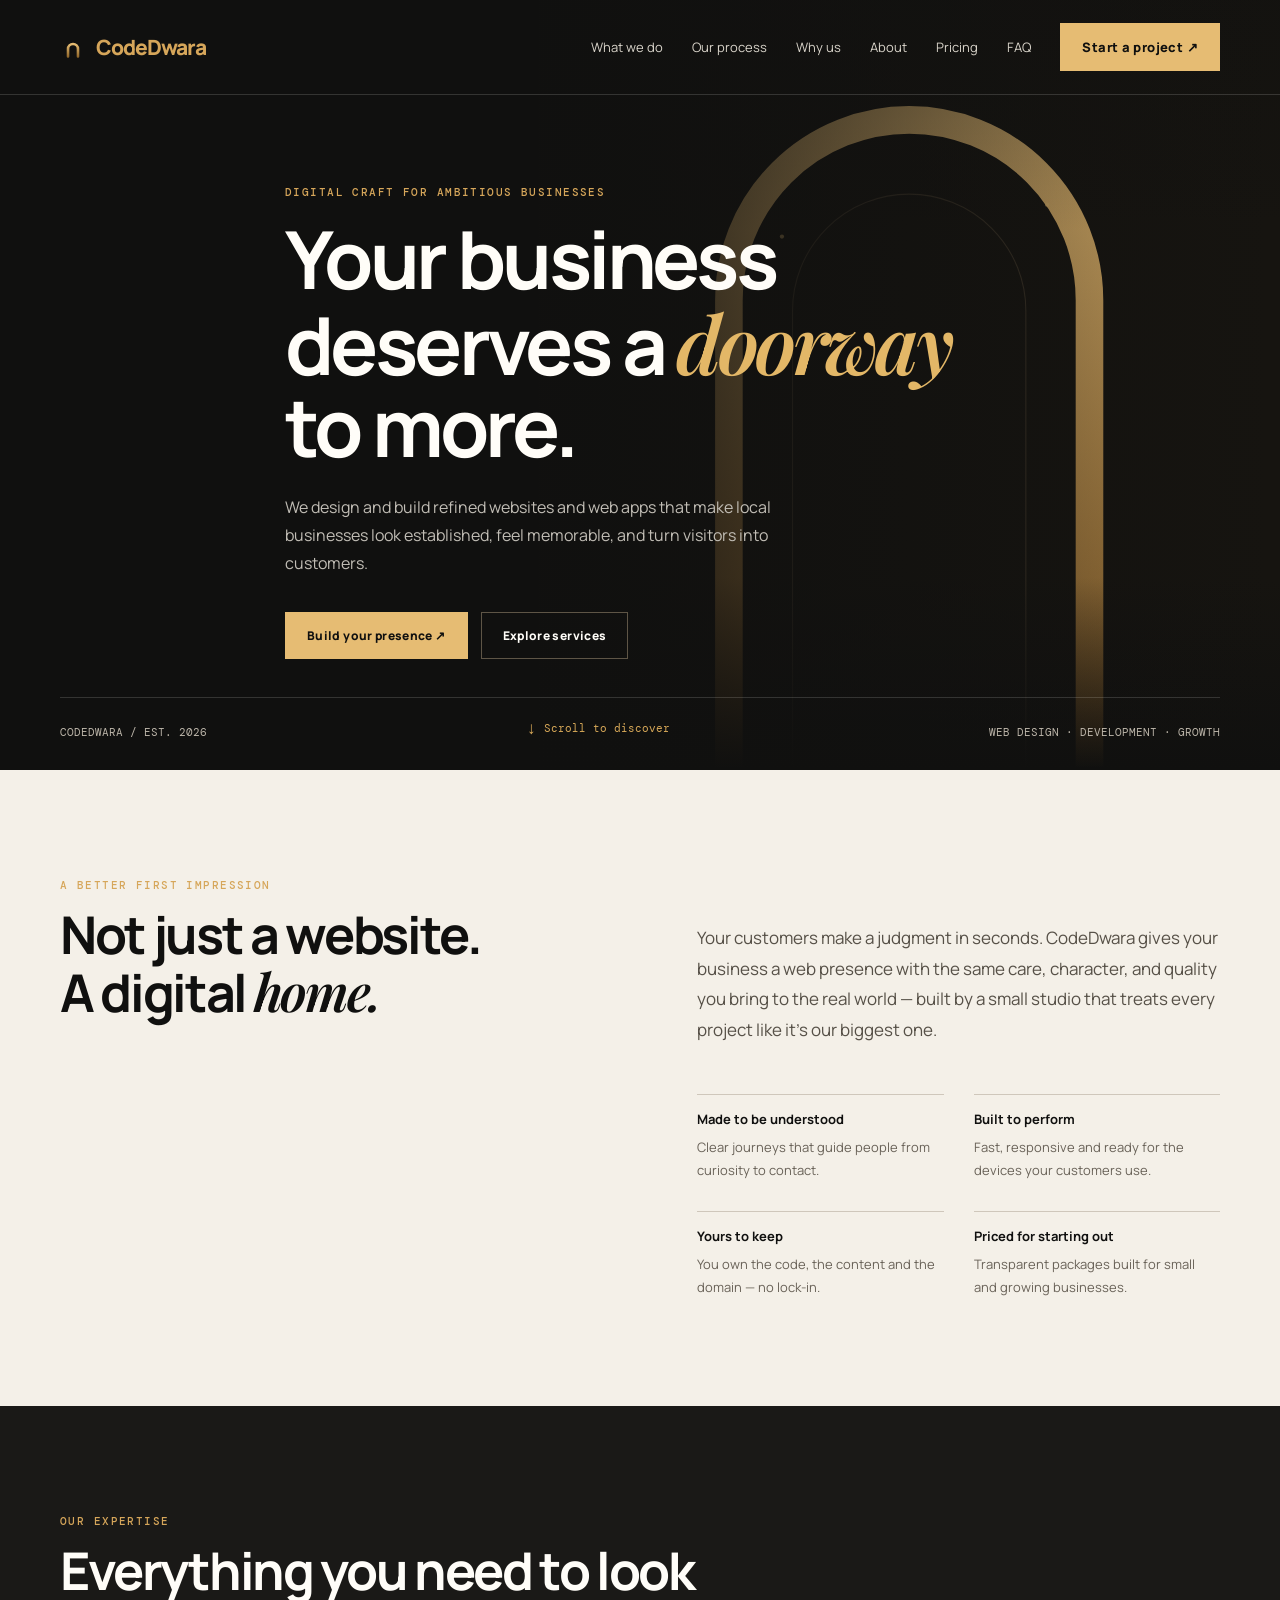
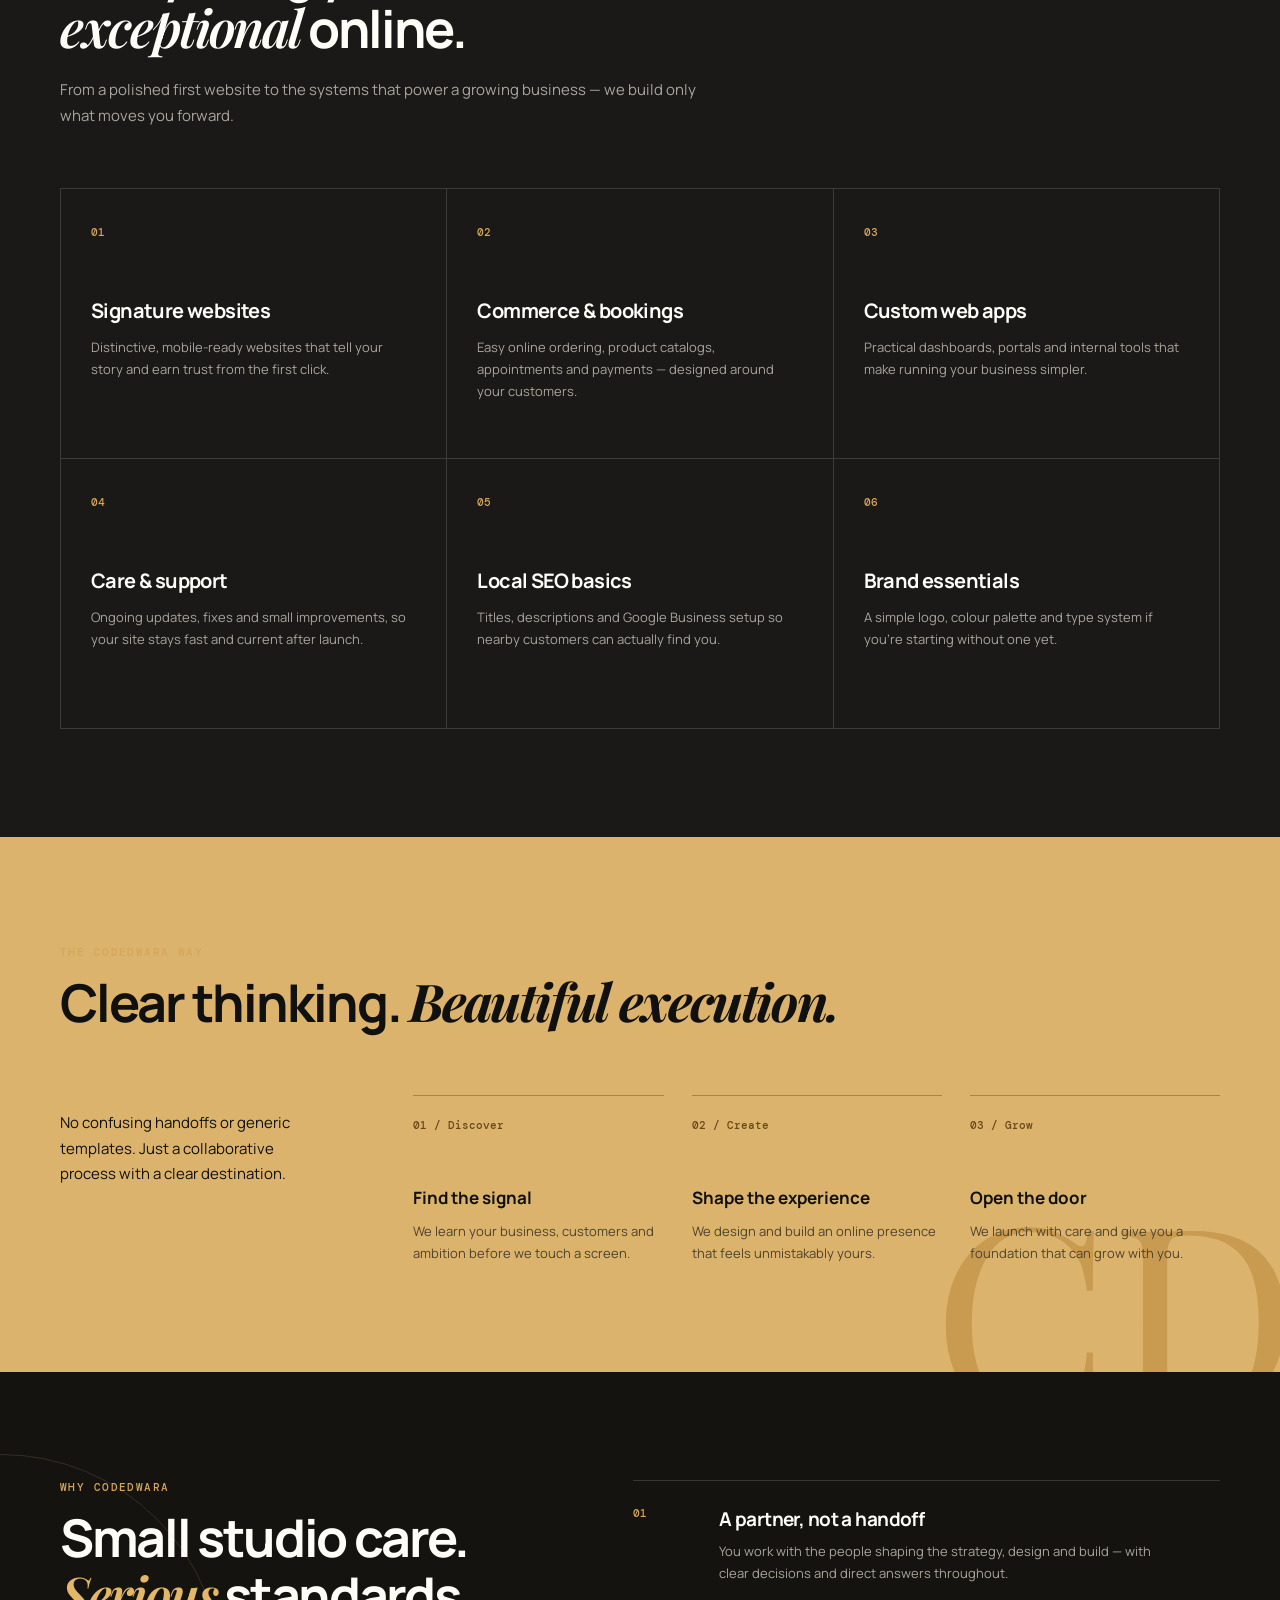
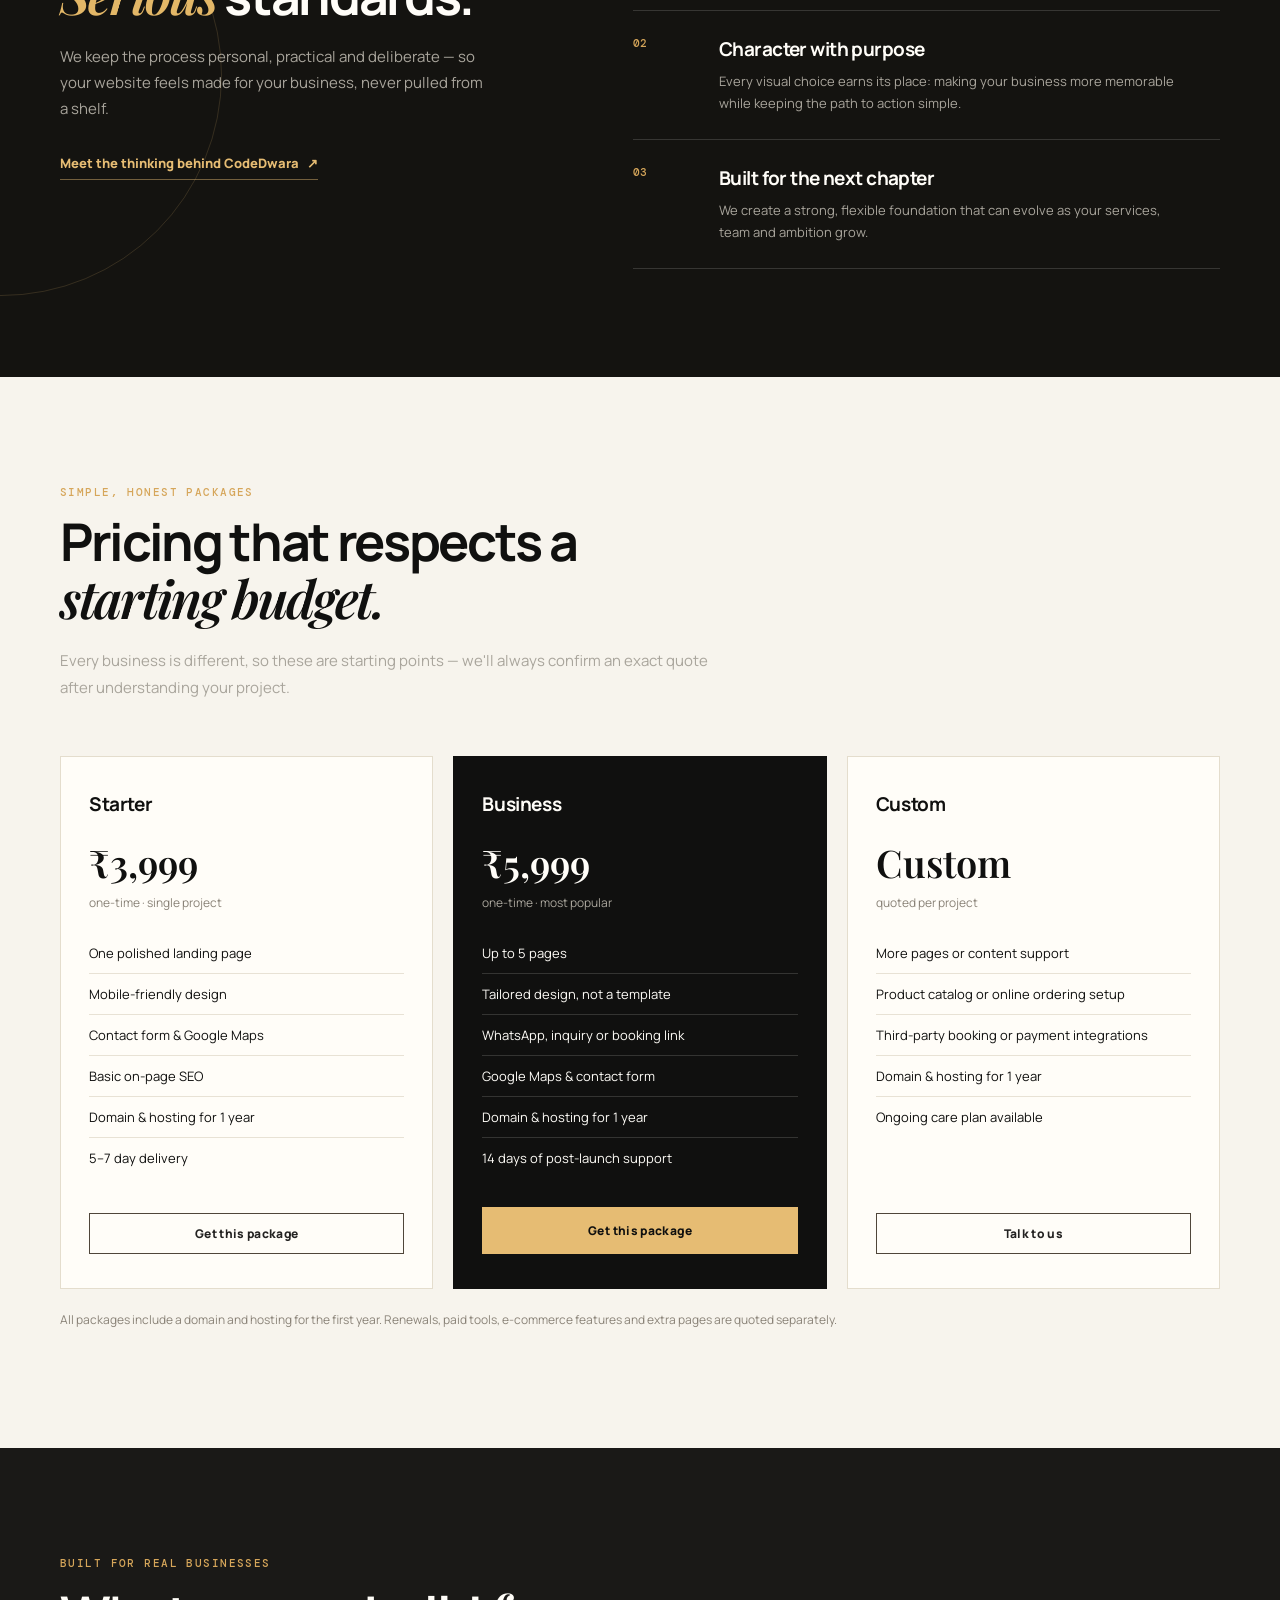
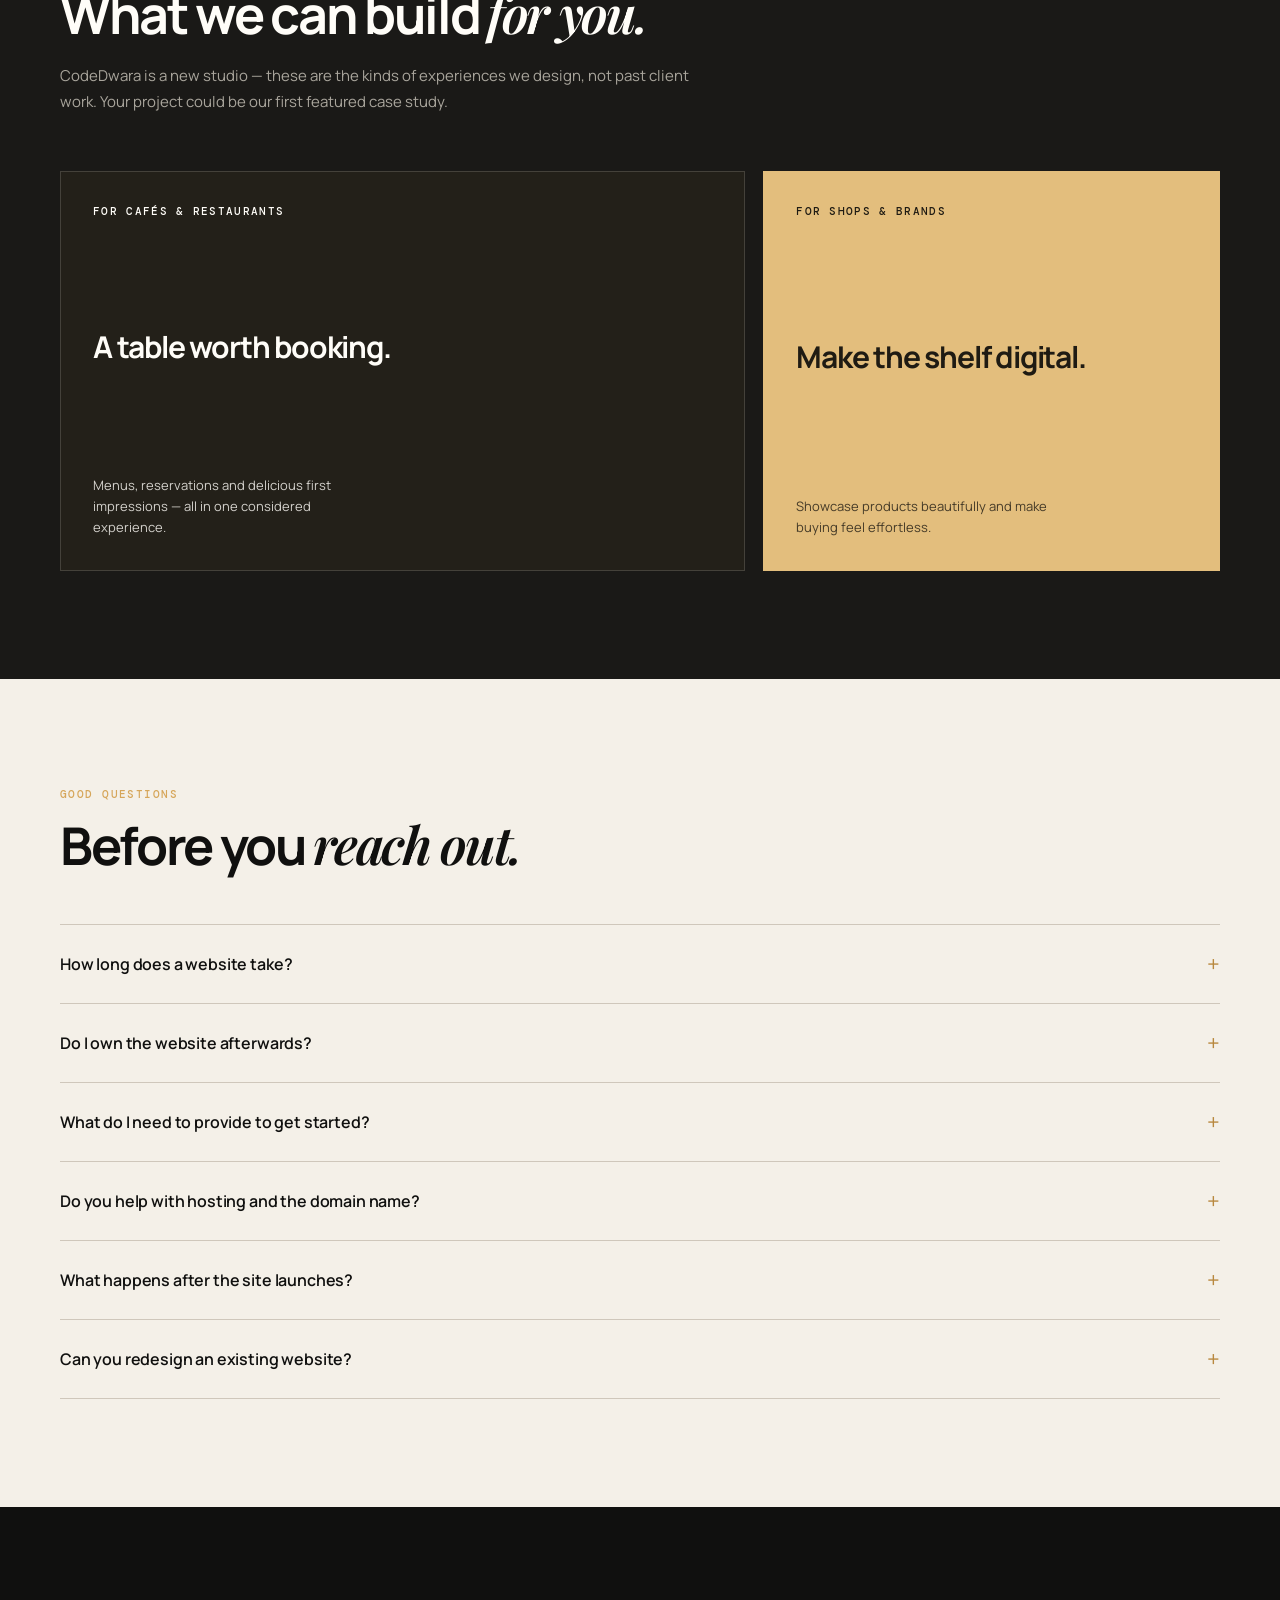
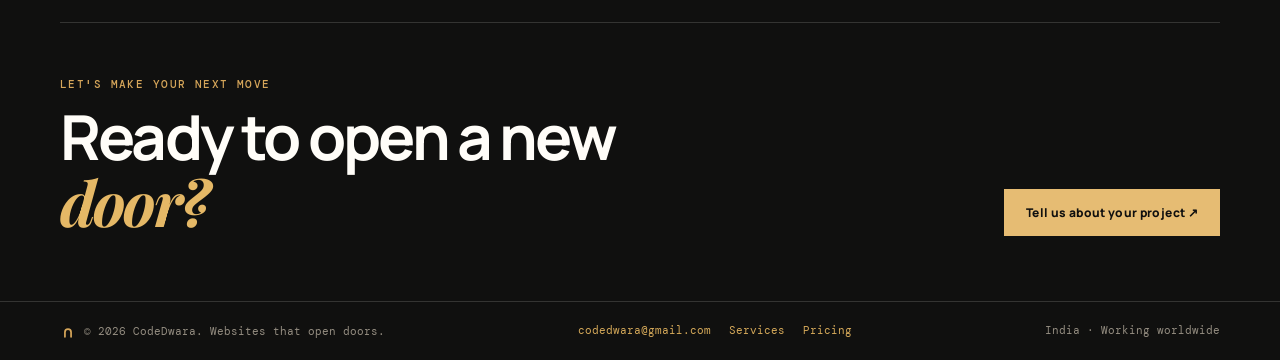
==== index.html @ 6d0c5c77 "Add files via upload" ====
<!doctype html>
<html lang="en">
<head>
  <meta charset="UTF-8">
  <meta name="viewport" content="width=device-width, initial-scale=1.0">
  <meta name="description" content="CodeDwara designs and builds premium websites, online stores, booking systems and custom web apps for ambitious local businesses in India and worldwide.">
  <meta name="theme-color" content="#10100f">
  <meta name="robots" content="index, follow">
  <link rel="canonical" href="https://codedwara.netlify.app/">
  <meta property="og:title" content="CodeDwara — Websites that open doors.">
  <meta property="og:description" content="CodeDwara designs and builds premium websites, online stores, booking systems and custom web apps for ambitious local businesses in India and worldwide.">
  <meta property="og:type" content="website">
  <meta property="og:url" content="https://codedwara.netlify.app/">
  <meta property="og:image" content="https://codedwara.netlify.app/og-image.jpg">
  <meta property="og:image:width" content="1200">
  <meta property="og:image:height" content="630">
  <meta name="twitter:card" content="summary_large_image">
  <meta name="twitter:title" content="CodeDwara — Websites that open doors.">
  <meta name="twitter:description" content="Premium websites and web apps for ambitious local businesses.">
  <meta name="twitter:image" content="https://codedwara.netlify.app/og-image.jpg">
  <title>CodeDwara — Websites that open doors.</title>
  <link rel="preconnect" href="https://fonts.googleapis.com">
  <link rel="preconnect" href="https://fonts.gstatic.com" crossorigin>
  <link href="https://fonts.googleapis.com/css2?family=DM+Mono:wght@400;500&family=Manrope:wght@400;500;600;700;800&family=Playfair+Display:ital,wght@0,600;0,700;1,600&display=swap" rel="stylesheet">
  <link rel="icon" type="image/svg+xml" href="data:image/svg+xml,%3Csvg xmlns='http://www.w3.org/2000/svg' viewBox='0 0 240 240'%3E%3Crect width='240' height='240' rx='48' fill='%2310100f'/%3E%3Cpath d='M80 198 V132 A40 40 0 0 1 160 132 V198' fill='none' stroke='%23d6a65a' stroke-width='17' stroke-linecap='round' stroke-linejoin='round'/%3E%3C/svg%3E">
  <script type="application/ld+json">
  {
    "@context": "https://schema.org",
    "@type": "FAQPage",
    "mainEntity": [
      {"@type":"Question","name":"How long does a website take?","acceptedAnswer":{"@type":"Answer","text":"A Starter site typically takes 7–10 days once we have your content. Larger projects with bookings, stores or custom features usually take 3–6 weeks, depending on scope."}},
      {"@type":"Question","name":"Do I own the website afterwards?","acceptedAnswer":{"@type":"Answer","text":"Yes. Once the project is paid for, the code, content and design are yours. You also fully own your domain name and hosting account — we simply help you set them up."}},
      {"@type":"Question","name":"What do I need to provide to get started?","acceptedAnswer":{"@type":"Answer","text":"Your logo (if you have one), any existing photos or text, a list of pages or features you want, and a few examples of sites you like. We'll guide you through the rest."}},
      {"@type":"Question","name":"Do you help with hosting and the domain name?","acceptedAnswer":{"@type":"Answer","text":"Yes — we can register your domain, set up hosting, and walk you through it, or work with a domain and host you already have."}},
      {"@type":"Question","name":"What happens after the site launches?","acceptedAnswer":{"@type":"Answer","text":"Every package includes a short post-launch support window to fix any issues. After that, we offer optional ongoing care plans for updates, backups and small changes."}},
      {"@type":"Question","name":"Can you redesign an existing website?","acceptedAnswer":{"@type":"Answer","text":"Yes. We'll review what you have, keep what's working, and rebuild the rest to look sharper and perform better."}}
    ]
  }
  </script>
  <script type="application/ld+json">
  {
    "@context": "https://schema.org",
    "@type": "ProfessionalService",
    "name": "CodeDwara",
    "url": "https://codedwara.netlify.app/",
    "description": "CodeDwara designs and builds premium websites, online stores, booking systems and custom web apps for ambitious local businesses.",
    "email": "hello@codedwara.com",
    "areaServed": "IN",
    "priceRange": "₹₹"
  }
  </script>
  <link rel="stylesheet" href="style.css">
</head>
<body>
  <header class="top">
    <nav class="wrap">
      <a class="brand" href="#home">
        <svg class="brand-icon" viewBox="0 0 240 240" aria-hidden="true">
          <defs>
            <linearGradient id="brandGrad" x1="0" y1="0" x2="0" y2="1">
              <stop offset="0%" stop-color="#e6bc73"/>
              <stop offset="100%" stop-color="#946a2c"/>
            </linearGradient>
          </defs>
          <path d="M74 208 V138 A46 46 0 0 1 166 138 V208" fill="none" stroke="url(#brandGrad)" stroke-width="24" stroke-linecap="round" stroke-linejoin="round"/>
        </svg>
        <span class="brand-text">Code<span>Dwara</span></span>
      </a>
      <div class="links" id="navLinks">
        <a href="#services">What we do</a>
        <a href="#process">Our process</a>
        <a href="#why-us">Why us</a>
        <a href="about.html">About</a>
        <a href="#pricing">Pricing</a>
        <a href="#faq">FAQ</a>
        <a href="#contact" class="button">Start a project ↗</a>
      </div>
      <button class="menu-toggle" id="menuToggle" aria-label="Toggle menu" aria-expanded="false" aria-controls="navLinks">
        <span></span><span></span><span></span>
      </button>
    </nav>
  </header>

  <main>
    <section class="hero" id="home">
      <div class="hero-art" aria-hidden="true">
        <svg viewBox="0 0 700 800" preserveAspectRatio="xMidYMid slice">
          <defs>
            <linearGradient id="portalGrad" x1="0" y1="0" x2="0" y2="1">
              <stop offset="0%" stop-color="#e6bc73"/>
              <stop offset="100%" stop-color="#8a5f26"/>
            </linearGradient>
          </defs>
          <rect width="700" height="800" fill="#161410"/>
          <path d="M180 760V320a170 170 0 0 1 340 0v440" fill="none" stroke="url(#portalGrad)" stroke-width="26"/>
          <path d="M240 760V330a110 110 0 0 1 220 0v430" fill="none" stroke="#3a3226" stroke-width="1"/>
          <circle cx="350" cy="150" r="3" fill="#e6bc73"/>
          <circle cx="480" cy="230" r="2" fill="#e6bc73" opacity=".6"/>
          <circle cx="230" cy="260" r="2" fill="#e6bc73" opacity=".6"/>
        </svg>
      </div>
      <div class="wrap hero-content reveal">
        <div class="eyebrow">Digital craft for ambitious businesses</div>
        <h1>Your business deserves a <i>doorway</i> to more.</h1>
        <p>We design and build refined websites and web apps that make local businesses look established, feel memorable, and turn visitors into customers.</p>
        <div class="hero-actions">
          <a href="#contact" class="button">Build your presence ↗</a>
          <a href="#services" class="button dark">Explore services</a>
        </div>
      </div>
      <div class="hero-bottom">
        <div class="wrap hero-proof">
          <p>CODEDWARA / EST. 2026</p>
          <p class="scroll"><b>↓</b> Scroll to discover</p>
          <p>WEB DESIGN · DEVELOPMENT · GROWTH</p>
        </div>
      </div>
    </section>

    <section class="section intro">
      <div class="wrap split reveal">
        <div>
          <div class="eyebrow">A better first impression</div>
          <h2>Not just a website.<br>A digital <i>home.</i></h2>
        </div>
        <div>
          <p class="intro-copy">Your customers make a judgment in seconds. CodeDwara gives your business a web presence with the same care, character, and quality you bring to the real world — built by a small studio that treats every project like it's our biggest one.</p>
          <div class="mini-list">
            <div><strong>Made to be understood</strong><span>Clear journeys that guide people from curiosity to contact.</span></div>
            <div><strong>Built to perform</strong><span>Fast, responsive and ready for the devices your customers use.</span></div>
            <div><strong>Yours to keep</strong><span>You own the code, the content and the domain — no lock-in.</span></div>
            <div><strong>Priced for starting out</strong><span>Transparent packages built for small and growing businesses.</span></div>
          </div>
        </div>
      </div>
    </section>

    <section class="section services" id="services">
      <div class="wrap">
        <div class="heading reveal">
          <div class="eyebrow">Our expertise</div>
          <h2>Everything you need to look <i>exceptional</i> online.</h2>
          <p>From a polished first website to the systems that power a growing business — we build only what moves you forward.</p>
        </div>
        <div class="service-grid stagger">
          <article class="service reveal"><span class="num">01</span><h3>Signature websites</h3><p>Distinctive, mobile-ready websites that tell your story and earn trust from the first click.</p></article>
          <article class="service reveal"><span class="num">02</span><h3>Commerce & bookings</h3><p>Easy online ordering, product catalogs, appointments and payments — designed around your customers.</p></article>
          <article class="service reveal"><span class="num">03</span><h3>Custom web apps</h3><p>Practical dashboards, portals and internal tools that make running your business simpler.</p></article>
          <article class="service reveal"><span class="num">04</span><h3>Care & support</h3><p>Ongoing updates, fixes and small improvements, so your site stays fast and current after launch.</p></article>
          <article class="service reveal"><span class="num">05</span><h3>Local SEO basics</h3><p>Titles, descriptions and Google Business setup so nearby customers can actually find you.</p></article>
          <article class="service reveal"><span class="num">06</span><h3>Brand essentials</h3><p>A simple logo, colour palette and type system if you're starting without one yet.</p></article>
        </div>
      </div>
    </section>

    <section class="section featured" id="process">
      <div class="wrap">
        <div class="eyebrow">The CodeDwara way</div>
        <h2 class="featured-title">Clear thinking. <i>Beautiful execution.</i></h2>
        <div class="process-grid stagger">
          <div><p class="process-intro">No confusing handoffs or generic templates. Just a collaborative process with a clear destination.</p></div>
          <div class="process-item reveal"><b>01 / Discover</b><h3>Find the signal</h3><p>We learn your business, customers and ambition before we touch a screen.</p></div>
          <div class="process-item reveal"><b>02 / Create</b><h3>Shape the experience</h3><p>We design and build an online presence that feels unmistakably yours.</p></div>
          <div class="process-item reveal"><b>03 / Grow</b><h3>Open the door</h3><p>We launch with care and give you a foundation that can grow with you.</p></div>
        </div>
      </div>
    </section>

        <section class="section why-us" id="why-us">
      <div class="wrap">
        <div class="why-us-grid">
          <div class="why-us-intro reveal">
            <div class="eyebrow">Why CodeDwara</div>
            <h2>Small studio care.<br><i>Serious</i> standards.</h2>
            <p>We keep the process personal, practical and deliberate — so your website feels made for your business, never pulled from a shelf.</p>
            <a class="text-link" href="about.html">Meet the thinking behind CodeDwara <span>↗</span></a>
          </div>
          <div class="unique-list">
            <article class="unique-item reveal">
              <span>01</span><div><h3>A partner, not a handoff</h3><p>You work with the people shaping the strategy, design and build — with clear decisions and direct answers throughout.</p></div>
            </article>
            <article class="unique-item reveal">
              <span>02</span><div><h3>Character with purpose</h3><p>Every visual choice earns its place: making your business more memorable while keeping the path to action simple.</p></div>
            </article>
            <article class="unique-item reveal">
              <span>03</span><div><h3>Built for the next chapter</h3><p>We create a strong, flexible foundation that can evolve as your services, team and ambition grow.</p></div>
            </article>
          </div>
        </div>
      </div>
    </section>

    <section class="section pricing" id="pricing">
      <div class="wrap">
        <div class="heading">
          <div class="eyebrow">Simple, honest packages</div>
          <h2>Pricing that respects a <i>starting budget.</i></h2>
          <p>Every business is different, so these are starting points — we'll always confirm an exact quote after understanding your project.</p>
        </div>
        <div class="price-grid stagger">
          <div class="price-card reveal">
            <h3>Starter</h3>
            <div class="amount">₹3,999</div>
            <div class="cadence">one-time · single project</div>
            <ul>
              <li>One polished landing page</li>
              <li>Mobile-friendly design</li>
              <li>Contact form & Google Maps</li>
              <li>Basic on-page SEO</li>
              <li>Domain & hosting for 1 year</li>
              <li>5–7 day delivery</li>
            </ul>
            <a href="#contact" class="button ghost">Get this package</a>
          </div>
          <div class="price-card reveal highlight">
            <h3>Business</h3>
            <div class="amount">₹5,999</div>
            <div class="cadence">one-time · most popular</div>
            <ul>
              <li>Up to 5 pages</li>
              <li>Tailored design, not a template</li>
              <li>WhatsApp, inquiry or booking link</li>
              <li>Google Maps & contact form</li>
              <li>Domain & hosting for 1 year</li>
              <li>14 days of post-launch support</li>
            </ul>
            <a href="#contact" class="button">Get this package</a>
          </div>
          <div class="price-card reveal">
            <h3>Custom</h3>
            <div class="amount">Custom</div>
            <div class="cadence">quoted per project</div>
            <ul>
              <li>More pages or content support</li>
              <li>Product catalog or online ordering setup</li>
              <li>Third-party booking or payment integrations</li>
              <li>Domain & hosting for 1 year</li>
              <li>Ongoing care plan available</li>
            </ul>
            <a href="#contact" class="button ghost">Talk to us</a>
          </div>
        </div>
        <p class="price-note">All packages include a domain and hosting for the first year. Renewals, paid tools, e-commerce features and extra pages are quoted separately.</p>
      </div>
    </section>

    <section class="section work">
      <div class="wrap">
        <div class="heading">
          <div class="eyebrow">Built for real businesses</div>
          <h2>What we can build <i>for you.</i></h2>
          <p>CodeDwara is a new studio — these are the kinds of experiences we design, not past client work. Your project could be our first featured case study.</p>
        </div>
        <div class="work-grid stagger">
          <article class="work-card reveal">
            <span class="work-label">For cafés & restaurants</span>
            <h3>A table worth booking.</h3>
            <p>Menus, reservations and delicious first impressions — all in one considered experience.</p>
          </article>
          <article class="work-card reveal sand">
            <span class="work-label">For shops & brands</span>
            <h3>Make the shelf digital.</h3>
            <p>Showcase products beautifully and make buying feel effortless.</p>
          </article>
        </div>
      </div>
    </section>

    <section class="section faq" id="faq">
  <div class="wrap">
    <div class="heading">
      <div class="eyebrow">Good questions</div>
      <h2>Before you <i>reach out.</i></h2>
    </div>

    <div class="faq-list">

      <details class="faq-item">
        <summary>How long does a website take?</summary>
        <div class="faq-answer">
          <div class="faq-answer-inner">
            <p>A Starter site typically takes 7–10 days once we have your content. Larger projects with bookings, stores or custom features usually take 3–6 weeks, depending on scope.</p>
          </div>
        </div>
      </details>

      <details class="faq-item">
        <summary>Do I own the website afterwards?</summary>
        <div class="faq-answer">
          <div class="faq-answer-inner">
            <p>Yes. Once the project is paid for, the code, content and design are yours. You also fully own your domain name and hosting account — we simply help you set them up.</p>
          </div>
        </div>
      </details>

      <details class="faq-item">
        <summary>What do I need to provide to get started?</summary>
        <div class="faq-answer">
          <div class="faq-answer-inner">
            <p>Your logo (if you have one), any existing photos or text, a list of pages or features you want, and a few examples of sites you like. We'll guide you through the rest.</p>
          </div>
        </div>
      </details>

      <details class="faq-item">
        <summary>Do you help with hosting and the domain name?</summary>
        <div class="faq-answer">
          <div class="faq-answer-inner">
            <p>Yes — we can register your domain, set up hosting, and walk you through it, or work with a domain and host you already have.</p>
          </div>
        </div>
      </details>

      <details class="faq-item">
        <summary>What happens after the site launches?</summary>
        <div class="faq-answer">
          <div class="faq-answer-inner">
            <p>Every package includes a short post-launch support window to fix any issues. After that, we offer optional ongoing care plans for updates, backups and small changes.</p>
          </div>
        </div>
      </details>

      <details class="faq-item">
        <summary>Can you redesign an existing website?</summary>
        <div class="faq-answer">
          <div class="faq-answer-inner">
            <p>Yes. We'll review what you have, keep what's working, and rebuild the rest to look sharper and perform better.</p>
          </div>
        </div>
      </details>

    </div>
  </div>
</section>

    <section class="cta" id="contact">
      <div class="wrap cta-box">
        <div>
          <div class="eyebrow">Let's make your next move</div>
          <h2>Ready to open a new <i>door?</i></h2>
        </div>
        <div class="cta-actions">
          <a class="button" href="https://docs.google.com/forms/d/e/1FAIpQLSec82Ncgv_RvZyPYRKFpI6pc29LgiUFrKai3YazqVkfiWA7dA/viewform?usp=publish-editor" target="_blank" rel="noopener">Tell us about your project ↗</a>
          <!-- <span>Or WhatsApp us at +91 00000 00000</span> -->
        </div>
      </div>
    </section>
  </main>

  <footer class="footer">
    <div class="wrap">
      <span class="footer-brand">
        <svg class="brand-icon footer-icon" viewBox="0 0 240 240" aria-hidden="true">
          <path d="M74 208 V138 A46 46 0 0 1 166 138 V208" fill="none" stroke="#d6a65a" stroke-width="26" stroke-linecap="round" stroke-linejoin="round"/>
        </svg>
        © 2026 CodeDwara. Websites that open doors.
      </span>
      <div class="footer-links">
        <a href="mailto:codedwara@gmail.com">codedwara@gmail.com</a>
        <a href="#services">Services</a>
        <a href="#pricing">Pricing</a>
      </div>
      <span>India · Working worldwide</span>
    </div>
  </footer>

  <script src="script.js" defer></script>
</body>
</html>
---- style.css ----
:root{--ink:#10100f;--soft:#f4f0e8;--cream:#fffdf8;--gold:#b8883e;--gold-light:#e6bc73;--line:rgba(255,253,248,.15);--body:#a9a59c;--focus:#e3b767}
*{box-sizing:border-box}
html{scroll-behavior:smooth}
@media (prefers-reduced-motion: reduce){html{scroll-behavior:auto}*{animation-duration:.001ms!important;transition-duration:.001ms!important}}
body{margin:0;background:var(--ink);color:var(--cream);font-family:Manrope,Arial,sans-serif}
a{color:inherit}
:focus-visible{outline:2px solid var(--focus);outline-offset:3px}
.wrap{width:min(1160px,calc(100% - 40px));margin:auto}
.eyebrow{font:500 11px/1.3 'DM Mono',monospace;letter-spacing:.13em;text-transform:uppercase;color:#d6a65a}
.top{position:absolute;z-index:20;left:0;right:0;padding:23px 0;border-bottom:1px solid var(--line)}
nav{display:flex;align-items:center;justify-content:space-between}
.brand{color:var(--cream);text-decoration:none;font-size:21px;font-weight:800;letter-spacing:-1px}
.brand span{color:#d6a65a}
.links{display:flex;align-items:center;gap:29px}
.links a{
  position:relative;
  color:#d9d4ca;
  font-size:13px;
  text-decoration:none;
  transition:color .25s ease;
}

.links a:not(.button)::after{
  content:"";
  position:absolute;
  left:0;
  bottom:-7px;
  width:100%;
  height:1px;
  background:#d6a65a;
  transform:scaleX(0);
  transform-origin:right;
  transition:transform .3s ease;
}

.links a:not(.button):hover{
  color:#fffdf8;
}

.links a:not(.button):hover::after{
  transform:scaleX(1);
  transform-origin:left;
}
    .links a.button{color:var(--ink)}
    .links a.button.dark{color:var(--cream)}
    .menu-toggle{display:none;background:none;border:1px solid #5e5546;color:var(--cream);width:42px;height:42px;padding:0;cursor:pointer}
    .menu-toggle span{display:block;width:16px;height:1px;background:var(--cream);margin:4px auto;transition:.2s}
    .button{display:inline-flex;align-items:center;justify-content:center;gap:8px;border:1px solid transparent;padding:14px 21px;text-decoration:none;color:var(--ink);font-size:12px;font-weight:800;letter-spacing:.03em;background:#e6bc73;transition:.2s;cursor:pointer}
    .button:hover{background:#fff0ce;transform:translateY(-2px)}
    .button.dark{color:var(--cream);background:transparent;border-color:#5e5546}
    .button.dark:hover{background:#282521}
    .button.ghost{background:transparent;border-color:#4f463a;color:#232221;padding:11px 18px}

    .hero{min-height:770px;position:relative;isolation:isolate;overflow:hidden;background:#10100f}
    .hero-art{position:absolute;z-index:-2;inset:0 0 0 42%;width:58%;height:100%}
    .hero-art svg{width:100%;height:100%}
    .hero:after{content:"";position:absolute;z-index:-1;inset:0;background:linear-gradient(90deg,#10100f 0%,#10100fee 46%,transparent 100%),linear-gradient(0deg,#10100f 0%,transparent 25%,transparent 70%,#10100f66)}
    .hero-content{padding-top:185px;max-width:710px;position:relative;z-index:1}
    .hero h1{font-size:clamp(43px,6.3vw,80px);line-height:1.03;letter-spacing:-.045em;margin:19px 0 25px;font-weight:700}
    .hero h1 i{font-family:'Playfair Display',serif;color:#e3b767;font-weight:600;font-style:italic}
    .hero p{max-width:510px;color:#c1bdb5;line-height:1.75;font-size:16px;margin:0 0 35px}
    .hero-actions{display:flex;gap:13px;flex-wrap:wrap}
    .hero-bottom{position:absolute;left:0;right:0;bottom:29px}
    .hero-proof{display:flex;justify-content:space-between;align-items:end;border-top:1px solid var(--line);padding-top:18px}
    .hero-proof p{font:400 11px/1.45 'DM Mono',monospace;color:#bcb5a9;margin:0}
    .scroll{display:flex;align-items:center;gap:8px;color:#d7a858!important}
    .scroll b{font-size:17px;font-weight:400}

    .section{padding:108px 0}
    .intro{background:var(--soft);color:var(--ink)}
    .split{display:grid;grid-template-columns:1fr 1.05fr;gap:12%;align-items:start}
    .intro h2,.heading h2{font-size:clamp(33px,4.5vw,52px);line-height:1.08;letter-spacing:-.045em;margin:15px 0}
    .intro h2 i,.heading h2 i{font-family:'Playfair Display',serif;font-weight:600;font-style:italic}
    .intro-copy{font-size:17px;line-height:1.8;color:#565047;margin:45px 0 0}
    .mini-list{display:grid;grid-template-columns:1fr 1fr;gap:30px;margin-top:49px}
    .mini-list div{border-top:1px solid #cfc7bb;padding-top:15px}
    .mini-list strong{display:block;font-size:13px;margin-bottom:7px}
    .mini-list span{font-size:13px;line-height:1.6;color:#696258}

    .services{background:#1a1917}
    .heading{max-width:650px}
    .heading p{color:var(--body);line-height:1.75;font-size:15px;margin-top:20px}
    .service-grid{display:grid;grid-template-columns:repeat(3,1fr);margin-top:58px;border-top:1px solid var(--line);border-left:1px solid var(--line)}
    .service{min-height:270px;padding:30px;border-right:1px solid var(--line);border-bottom:1px solid var(--line);transition:.25s}
    .service:hover{background:#24211c}
    .num{font:500 11px 'DM Mono',monospace;color:#d6a65a}
    .service h3{font-size:20px;letter-spacing:-.03em;margin:56px 0 12px}
    .service p{font-size:13px;line-height:1.7;color:var(--body);margin:0}

    .featured{position:relative;background:#dbb36d;color:var(--ink);overflow:hidden}
.featured:after{content:"CD";position:absolute;right:-19px;bottom:-65px;font-family:'Playfair Display',serif;font-size:260px;line-height:1;color:#c99b51}
.featured .wrap{position:relative;z-index:1}
.featured-title{font-size:clamp(35px,4.5vw,52px);letter-spacing:-.04em;line-height:1.08;margin:14px 0}.featured-title i{font-family:'Playfair Display',serif;font-style:italic}.process-intro{font-size:15px;line-height:1.7;max-width:250px}
.process-grid{display:grid;grid-template-columns:1.3fr repeat(3,1fr);gap:28px;margin-top:64px}
    .process-item{border-top:1px solid rgba(16,16,15,.28);padding-top:16px}
    .process-item b{font:500 11px 'DM Mono',monospace;color:#68471b}
    .process-item h3{font-size:17px;margin:52px 0 11px}
    .process-item p{font-size:13px;line-height:1.7;color:#4f422c;margin:0}

    .pricing{background:#f7f4ed;color:var(--ink)}
    .price-grid{display:grid;grid-template-columns:repeat(3,1fr);gap:20px;margin-top:55px;align-items:stretch}
    .price-card{background:var(--cream);border:1px solid #e4ddcd;padding:34px 28px;display:flex;flex-direction:column}
    .price-card.highlight{background:var(--ink);color:var(--cream);border-color:var(--ink)}
    .price-card h3{font-size:19px;margin:0 0 6px;letter-spacing:-.02em}
    .price-card .amount{font-family:'Playfair Display',serif;font-size:38px;font-weight:600;margin:14px 0 6px}
    .price-card .cadence{font-size:12px;color:#8a8378;margin-bottom:22px}
    .price-card.highlight .cadence{color:#a9a59c}
    .price-card ul{list-style:none;margin:0 0 28px;padding:0;flex:1}
    .price-card li{font-size:13px;line-height:1.7;padding:9px 0;border-top:1px solid #e8e2d5}
    .price-card.highlight li{border-top:1px solid var(--line)}
    .price-card li:first-child{border-top:none}
    .price-note{margin-top:22px;font-size:12px;color:#8a8378}

    .work{background:#1a1917}
    .work-grid{display:grid;grid-template-columns:1.2fr .8fr;gap:18px;margin-top:55px}
    .work-card{min-height:400px;padding:32px;display:flex;flex-direction:column;justify-content:space-between;background:#232019;color:var(--cream);border:1px solid var(--line)}
    .work-card.sand{background:#e3be7d;color:#1f1b13;border-color:transparent}
    .work-label{font:500 11px 'DM Mono',monospace;text-transform:uppercase;letter-spacing:.12em}
    .work-card h3{font-size:30px;line-height:1.05;letter-spacing:-.04em;margin:0;max-width:300px}
    .work-card p{font-size:13px;line-height:1.6;margin:0;max-width:280px;opacity:.8}

    .faq{background:var(--soft);color:var(--ink)}
.faq-list{margin-top:50px;border-top:1px solid #cfc7bb}
.faq-item{border-bottom:1px solid #cfc7bb}

.faq-item summary{
  cursor:pointer;
  list-style:none;
  padding:24px 0;
  display:flex;
  justify-content:space-between;
  align-items:center;
  gap:20px;
  font-size:16px;
  font-weight:600;
  letter-spacing:-.01em;
}

.faq-item summary::-webkit-details-marker{
  display:none;
}

.faq-item summary:after{
  content:"+";
  font-size:22px;
  font-weight:400;
  color:var(--gold);
  flex-shrink:0;
  transition:transform .3s ease;
}

.faq-item[open] summary:after{
  content:"–";
}

.faq-answer{
  display:grid;
  grid-template-rows:0fr;
  transition:grid-template-rows .35s ease;
}

.faq-item[open] .faq-answer{
  grid-template-rows:1fr;
}

.faq-answer-inner{
  overflow:hidden;
}

.faq-answer p{
  margin:0 0 26px;
  max-width:640px;
  font-size:14px;
  line-height:1.75;
  color:#565047;
  opacity:0;
  transform:translateY(-8px);
  transition:opacity .25s ease,transform .35s ease;
}

.faq-item[open] .faq-answer p{
  opacity:1;
  transform:translateY(0);
}

    .cta{padding:115px 0 65px;background:#10100f}
    .cta-box{border-top:1px solid var(--line);padding-top:54px;display:flex;justify-content:space-between;gap:30px;align-items:end}
    .cta h2{font-size:clamp(38px,5vw,62px);line-height:1.05;letter-spacing:-.045em;margin:13px 0 0;max-width:650px}
    .cta h2 i{font-family:'Playfair Display',serif;color:#e5b866;font-style:italic}
    .cta-actions{display:flex;flex-direction:column;gap:10px;align-items:flex-end}
    .cta-actions span{font:400 11px 'DM Mono',monospace;color:#948d81}

    .brand{display:flex;align-items:center;gap:10px}
.brand-icon{width:26px;height:26px;flex-shrink:0}
.footer-icon{width:16px;height:16px;margin-right:8px;vertical-align:-3px}
.footer-brand{display:flex;align-items:center}

    .footer{border-top:1px solid var(--line);padding:21px 0;color:#948d81;font:400 11px 'DM Mono',monospace}
    .footer .wrap{display:flex;justify-content:space-between;gap:15px;flex-wrap:wrap}
    .footer a{color:#d4a859;text-decoration:none}
    .footer-links{display:flex;gap:18px}

    @media(max-width:820px){
      .price-grid,.process-grid{grid-template-columns:1fr}
      .service-grid{grid-template-columns:1fr 1fr}
    }
    @media(max-width:720px){
      .menu-toggle{display:block}
      .links{position:fixed;inset:0 0 0 auto;width:min(78vw,320px);height:100vh;background:#151310;flex-direction:column;align-items:flex-start;justify-content:center;gap:26px;padding:0 34px;transform:translateX(100%);transition:.3s;border-left:1px solid var(--line)}
      .links.open{transform:translateX(0)}
      .links a{font-size:16px}
      .links .button{width:100%}
      .hero{min-height:720px}
      .hero-art{left:8%;width:100%;opacity:.5}
      .hero-content{padding-top:150px}
      .hero-proof{align-items:start;gap:20px}
      .hero-proof p:last-child{display:none}
      .section{padding:76px 0}
      .split,.work-grid{grid-template-columns:1fr;gap:30px}
      .intro-copy{margin-top:20px}
      .service-grid{grid-template-columns:1fr}
      .service{min-height:210px}
      .process-item h3{margin-top:24px}
      .cta-box{display:block}
      .cta-actions{align-items:flex-start;margin-top:30px}
      .footer .wrap{flex-direction:column}
      .mini-list{gap:16px}
      .work-card{min-height:300px}
    }

    .about-fit .fit-grid{display:grid;grid-template-columns:repeat(4,1fr);gap:20px;margin-top:50px}
.fit-card{padding:26px 22px;background:var(--soft);border:1px solid #e4ddcd}
.fit-card h3{font-size:16px;margin:0 0 10px;letter-spacing:-.01em;color:var(--ink)}
.fit-card p{font-size:13px;line-height:1.65;color:#696258;margin:0}
.about-status{padding:60px 0}
.status-note{display:flex;align-items:center;gap:12px;font-size:14px;line-height:1.7;color:var(--body);max-width:640px;margin:0 auto;text-align:center;justify-content:center}
.status-dot{width:8px;height:8px;border-radius:50%;background:#6fbf73;flex-shrink:0;box-shadow:0 0 0 4px rgba(111,191,115,.15)}
@media(max-width:820px){.about-fit .fit-grid{grid-template-columns:1fr 1fr}}
@media(max-width:520px){.about-fit .fit-grid{grid-template-columns:1fr}.status-note{flex-direction:column}}



body{overflow-x:hidden}
.top{transition:background-color .3s ease,box-shadow .3s ease,padding .3s ease}
.top.is-scrolled{position:fixed;background:rgba(16,16,15,.92);backdrop-filter:blur(14px);padding:15px 0;box-shadow:0 1px 0 var(--line)}
.hero-art{animation:art-drift 11s ease-in-out infinite alternate}
.hero-art circle{animation:star-pulse 3.5s ease-in-out infinite}
.hero-art circle:nth-of-type(2){animation-delay:-1.2s}.hero-art circle:nth-of-type(3){animation-delay:-2.3s}
.button{transition:transform .25s ease,background-color .25s ease,box-shadow .25s ease}
.button:hover{box-shadow:0 10px 22px rgba(0,0,0,.18)}
.service,.price-card,.work-card{transition:transform .3s ease,background-color .3s ease,box-shadow .3s ease}
.service:hover,.price-card:hover,.work-card:hover{transform:translateY(-5px)}
.price-card.highlight:hover{box-shadow:0 18px 40px rgba(16,16,15,.2)}
.why-us{background:#141310;color:var(--cream);position:relative;overflow:hidden}
.why-us:before{content:"";position:absolute;width:440px;height:440px;border:1px solid rgba(230,188,115,.16);border-radius:50%;left:-220px;top:50%;transform:translateY(-50%)}
.why-us-grid{display:grid;grid-template-columns:.85fr 1.15fr;gap:12%;align-items:start}
.why-us h2{font-size:clamp(33px,4.5vw,52px);line-height:1.08;letter-spacing:-.045em;margin:15px 0 20px}
.why-us h2 i{font-family:'Playfair Display',serif;color:#e3b767;font-weight:600;font-style:italic}
.why-us-intro p{max-width:430px;color:var(--body);font-size:15px;line-height:1.75;margin:0 0 28px}
.text-link{font-size:13px;font-weight:800;text-decoration:none;color:#e6bc73;border-bottom:1px solid rgba(230,188,115,.45);padding-bottom:7px}
.text-link span{margin-left:5px;display:inline-block;transition:transform .2s ease}.text-link:hover span{transform:translate(3px,-3px)}
.unique-list{border-top:1px solid var(--line)}
.unique-item{display:grid;grid-template-columns:68px 1fr;gap:18px;border-bottom:1px solid var(--line);padding:25px 0}
.unique-item>span{font:500 11px 'DM Mono',monospace;color:#d6a65a}
.unique-item h3{font-size:19px;letter-spacing:-.03em;margin:0 0 8px}.unique-item p{color:var(--body);font-size:13px;line-height:1.7;margin:0;max-width:460px}
.reveal{opacity:0;transform:translateY(22px);transition:opacity .7s ease,transform .7s cubic-bezier(.2,.75,.25,1)}
.reveal.visible{opacity:1;transform:none}.stagger .reveal:nth-child(2){transition-delay:.1s}.stagger .reveal:nth-child(3){transition-delay:.2s}.stagger .reveal:nth-child(4){transition-delay:.3s}.stagger .reveal:nth-child(5){transition-delay:.4s}.stagger .reveal:nth-child(6){transition-delay:.5s}
@keyframes art-drift{to{transform:translate3d(-10px,9px,0) scale(1.025)}}@keyframes star-pulse{50%{opacity:.25;transform:scale(1.8)}}
@media(max-width:720px){.why-us-grid{grid-template-columns:1fr;gap:42px}.unique-item{grid-template-columns:45px 1fr}.top.is-scrolled{padding:11px 0}}
body.menu-open{overflow:hidden}

.about-top{position:relative;background:#10100f}
.about-hero{min-height:590px;padding:175px 0 90px;display:flex;align-items:center;background:radial-gradient(circle at 88% 28%,rgba(184,136,62,.24),transparent 27%),#10100f;overflow:hidden}
.about-hero h1{max-width:760px;font-size:clamp(44px,6.5vw,82px);line-height:1.03;letter-spacing:-.05em;margin:19px 0 24px}.about-hero h1 i,.about-story h2 i,.about-values h2 i{font-family:'Playfair Display',serif;color:#e3b767;font-style:italic;font-weight:600}.about-hero p{max-width:560px;color:#c1bdb5;font-size:16px;line-height:1.75;margin:0}
.about-story{background:var(--soft);color:var(--ink)}.about-story h2{font-size:clamp(33px,4.5vw,52px);line-height:1.08;letter-spacing:-.045em;margin:15px 0}.about-copy{font-size:17px;line-height:1.8;color:#565047}.about-copy p{margin:0 0 20px}
.about-values{background:#1a1917}.value-grid{display:grid;grid-template-columns:repeat(3,1fr);gap:0;margin-top:55px;border-top:1px solid var(--line);border-left:1px solid var(--line)}.value-card{padding:30px;min-height:245px;border-right:1px solid var(--line);border-bottom:1px solid var(--line)}.value-card span{font:500 11px 'DM Mono',monospace;color:#d6a65a}.value-card h3{font-size:20px;letter-spacing:-.03em;margin:52px 0 12px}.value-card p{font-size:13px;line-height:1.7;color:var(--body);margin:0}
@media(max-width:720px){.about-hero{min-height:520px;padding-top:135px}.value-grid{grid-template-columns:1fr}.value-card{min-height:205px}}
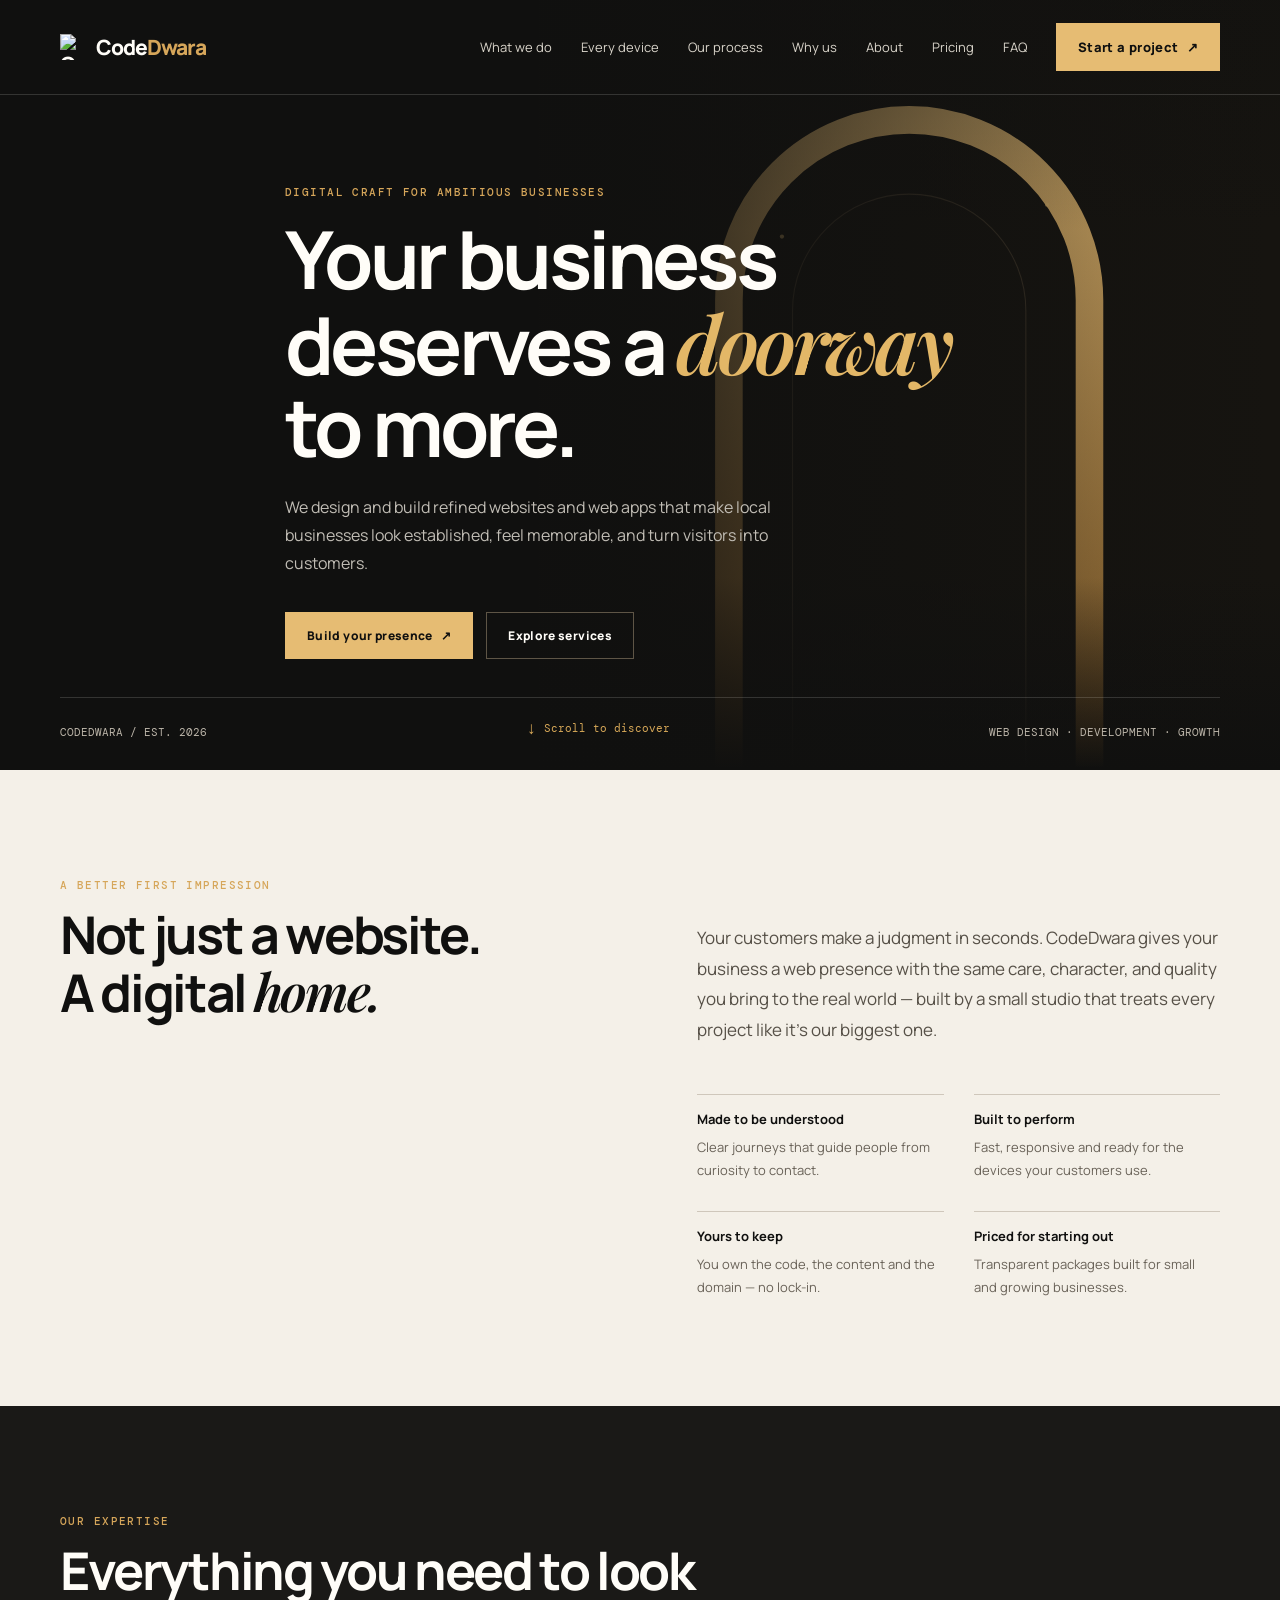
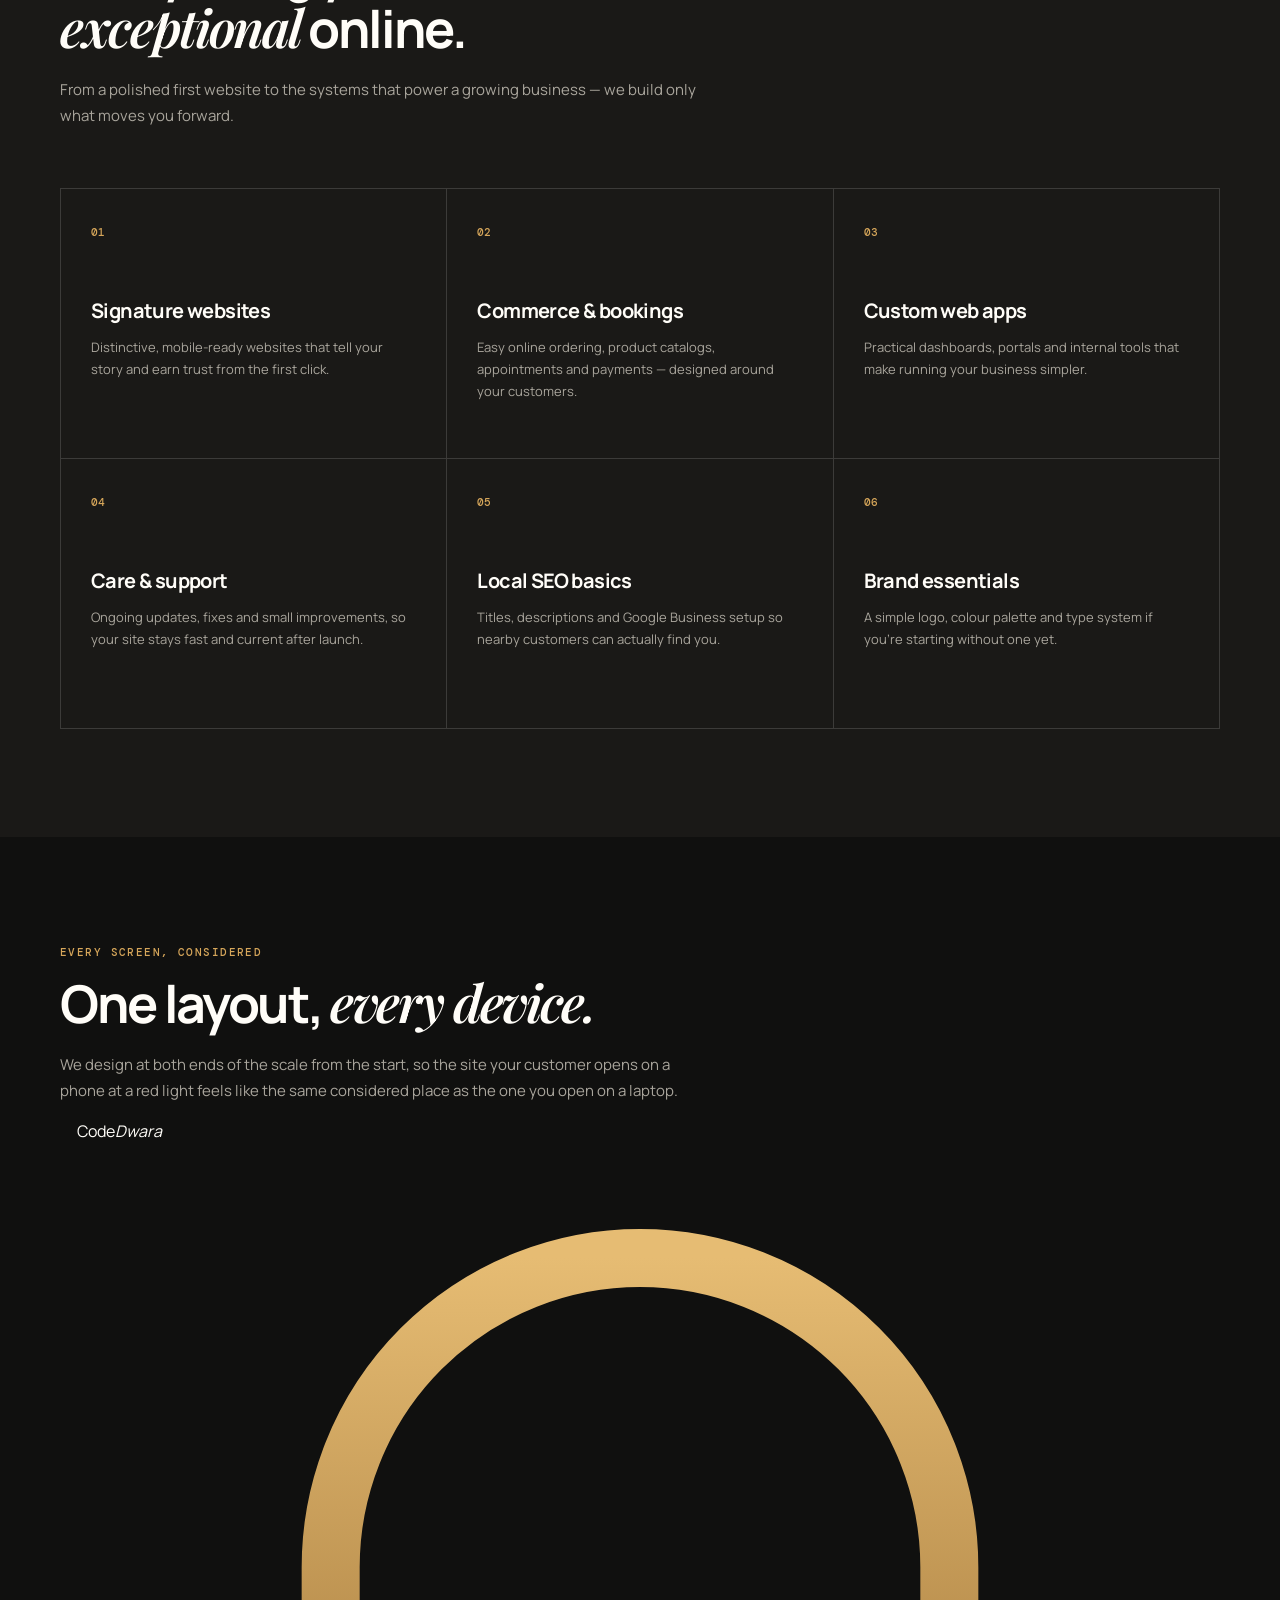
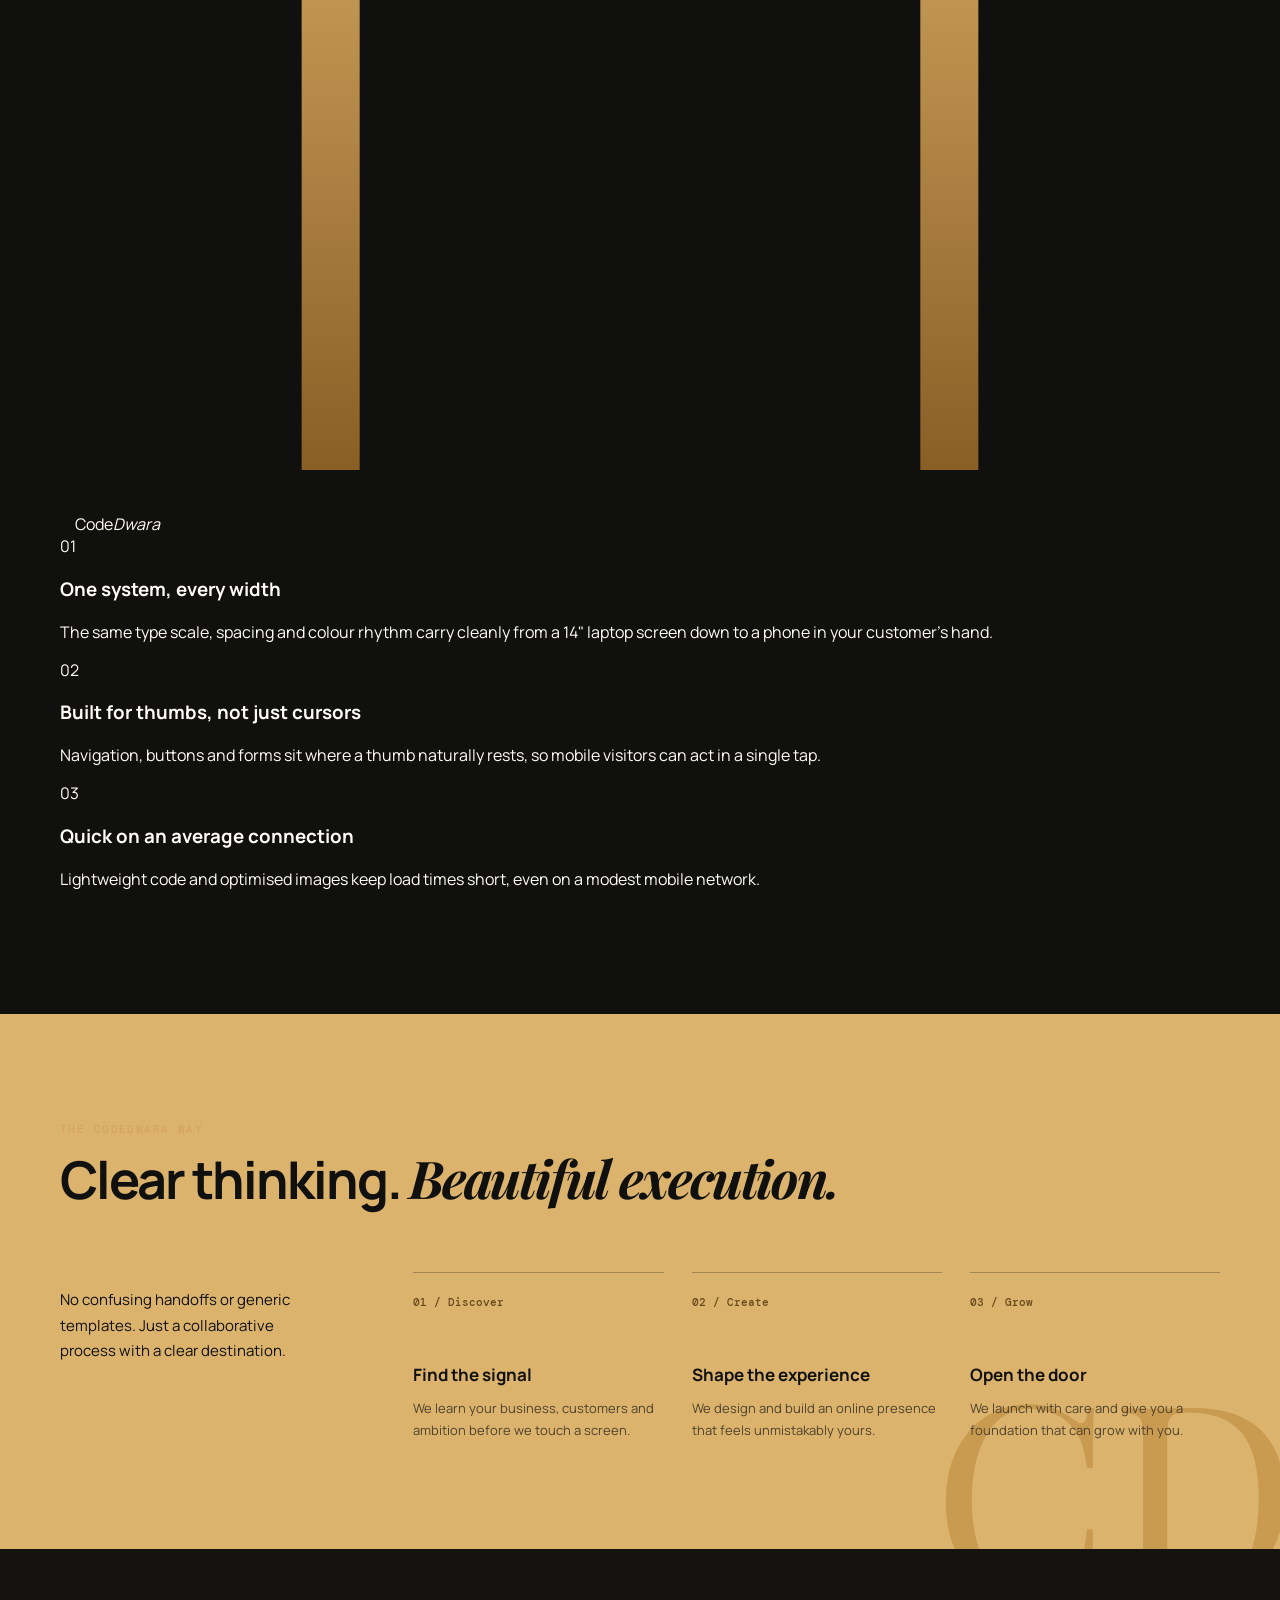
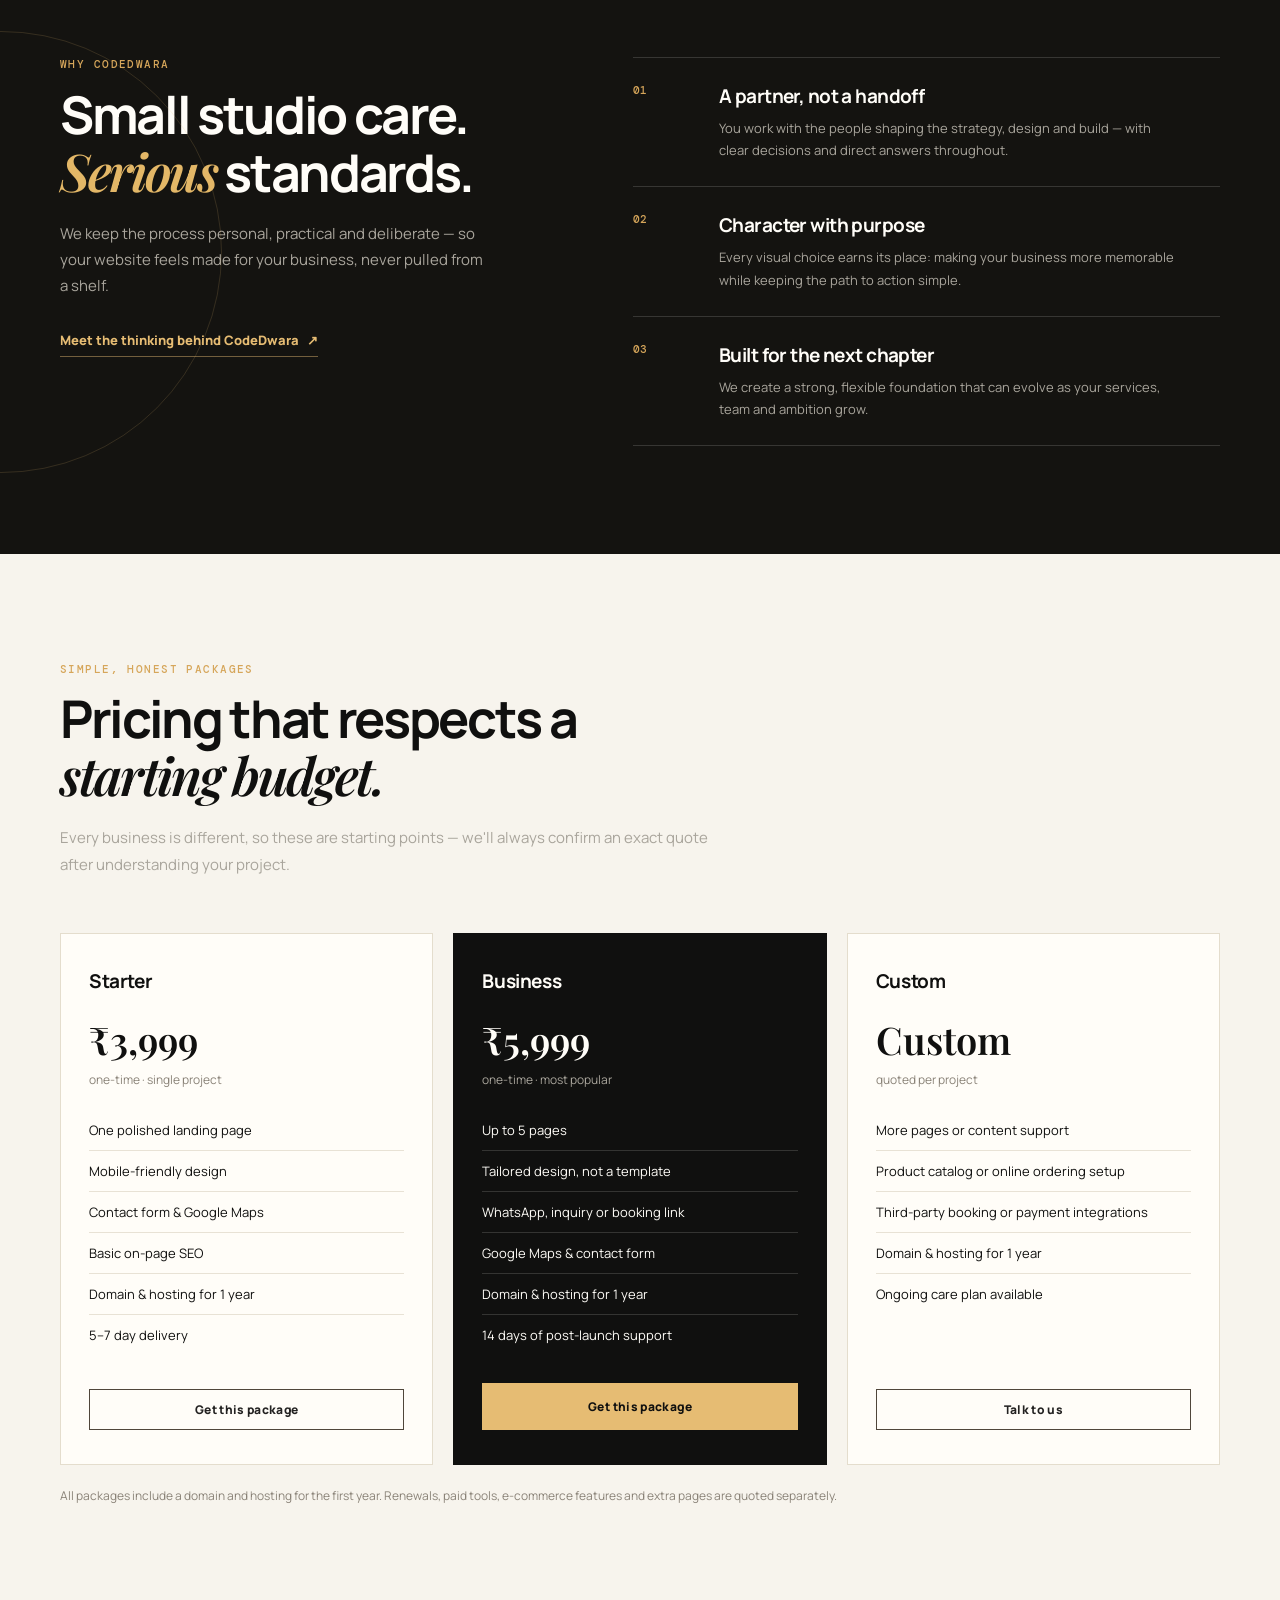
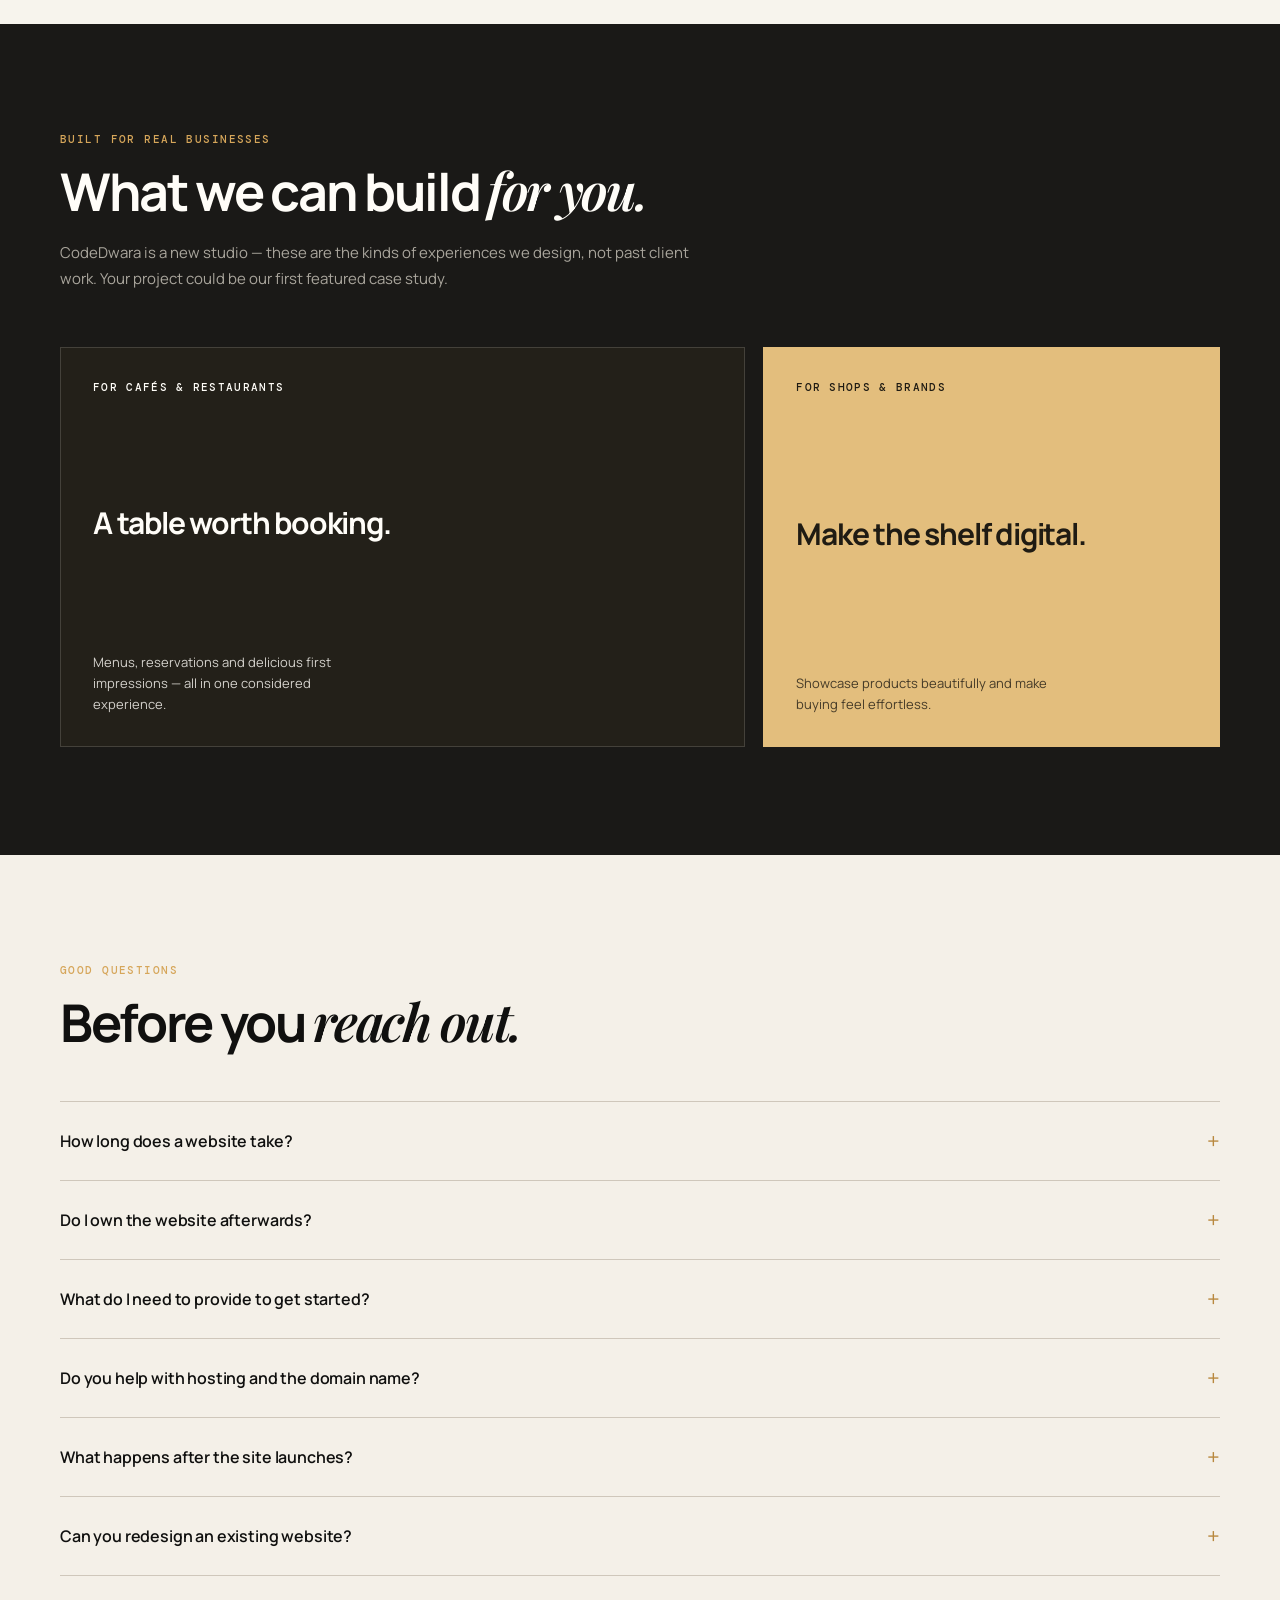
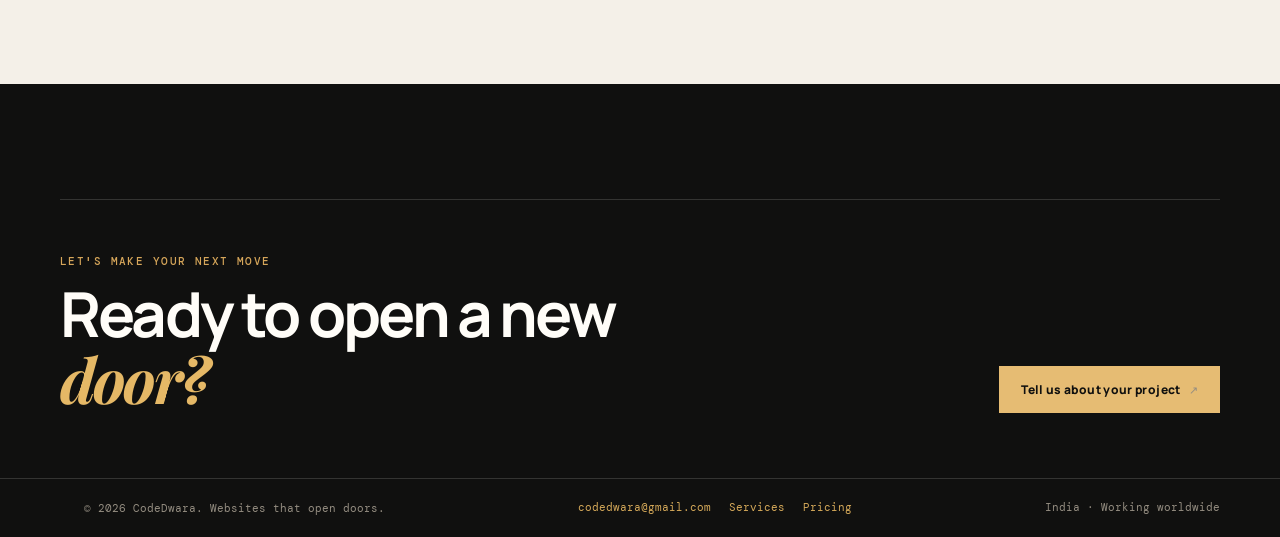
==== commit bdf419bf: "Design changes" ====
--- a/index.html
+++ b/index.html
@@ -22,7 +22,8 @@
   <link rel="preconnect" href="https://fonts.googleapis.com">
   <link rel="preconnect" href="https://fonts.gstatic.com" crossorigin>
   <link href="https://fonts.googleapis.com/css2?family=DM+Mono:wght@400;500&family=Manrope:wght@400;500;600;700;800&family=Playfair+Display:ital,wght@0,600;0,700;1,600&display=swap" rel="stylesheet">
-  <link rel="icon" type="image/svg+xml" href="data:image/svg+xml,%3Csvg xmlns='http://www.w3.org/2000/svg' viewBox='0 0 240 240'%3E%3Crect width='240' height='240' rx='48' fill='%2310100f'/%3E%3Cpath d='M80 198 V132 A40 40 0 0 1 160 132 V198' fill='none' stroke='%23d6a65a' stroke-width='17' stroke-linecap='round' stroke-linejoin='round'/%3E%3C/svg%3E">
+  <link rel="icon" type="image/png" href="assets/logo-icon.png">
+  <link rel="apple-touch-icon" href="assets/logo-icon.png">
   <script type="application/ld+json">
   {
     "@context": "https://schema.org",
@@ -44,7 +45,7 @@
     "name": "CodeDwara",
     "url": "https://codedwara.netlify.app/",
     "description": "CodeDwara designs and builds premium websites, online stores, booking systems and custom web apps for ambitious local businesses.",
-    "email": "hello@codedwara.com",
+    "email": "codedwara@gmail.com",
     "areaServed": "IN",
     "priceRange": "₹₹"
   }
@@ -55,30 +56,24 @@
   <header class="top">
     <nav class="wrap">
       <a class="brand" href="#home">
-        <svg class="brand-icon" viewBox="0 0 240 240" aria-hidden="true">
-          <defs>
-            <linearGradient id="brandGrad" x1="0" y1="0" x2="0" y2="1">
-              <stop offset="0%" stop-color="#e6bc73"/>
-              <stop offset="100%" stop-color="#946a2c"/>
-            </linearGradient>
-          </defs>
-          <path d="M74 208 V138 A46 46 0 0 1 166 138 V208" fill="none" stroke="url(#brandGrad)" stroke-width="24" stroke-linecap="round" stroke-linejoin="round"/>
-        </svg>
+        <img class="brand-icon" src="assets/logo-icon.png" alt="CodeDwara" width="36" height="36">
         <span class="brand-text">Code<span>Dwara</span></span>
       </a>
       <div class="links" id="navLinks">
         <a href="#services">What we do</a>
+        <a href="#responsive">Every device</a>
         <a href="#process">Our process</a>
         <a href="#why-us">Why us</a>
         <a href="about.html">About</a>
         <a href="#pricing">Pricing</a>
         <a href="#faq">FAQ</a>
-        <a href="#contact" class="button">Start a project ↗</a>
+        <a href="#contact" class="button">Start a project <span class="arrow">↗</span></a>
       </div>
       <button class="menu-toggle" id="menuToggle" aria-label="Toggle menu" aria-expanded="false" aria-controls="navLinks">
         <span></span><span></span><span></span>
       </button>
     </nav>
+    <div class="menu-backdrop" id="menuBackdrop" aria-hidden="true"></div>
   </header>
 
   <main>
@@ -104,7 +99,7 @@
         <h1>Your business deserves a <i>doorway</i> to more.</h1>
         <p>We design and build refined websites and web apps that make local businesses look established, feel memorable, and turn visitors into customers.</p>
         <div class="hero-actions">
-          <a href="#contact" class="button">Build your presence ↗</a>
+          <a href="#contact" class="button">Build your presence <span class="arrow">↗</span></a>
           <a href="#services" class="button dark">Explore services</a>
         </div>
       </div>
@@ -149,6 +144,84 @@
           <article class="service reveal"><span class="num">04</span><h3>Care & support</h3><p>Ongoing updates, fixes and small improvements, so your site stays fast and current after launch.</p></article>
           <article class="service reveal"><span class="num">05</span><h3>Local SEO basics</h3><p>Titles, descriptions and Google Business setup so nearby customers can actually find you.</p></article>
           <article class="service reveal"><span class="num">06</span><h3>Brand essentials</h3><p>A simple logo, colour palette and type system if you're starting without one yet.</p></article>
+        </div>
+      </div>
+    </section>
+
+    <section class="section showcase" id="responsive">
+      <div class="wrap">
+        <div class="heading reveal">
+          <div class="eyebrow">Every screen, considered</div>
+          <h2>One layout, <i>every device.</i></h2>
+          <p>We design at both ends of the scale from the start, so the site your customer opens on a phone at a red light feels like the same considered place as the one you open on a laptop.</p>
+        </div>
+
+        <div class="showcase-body">
+          <div class="showcase-stage reveal" id="showcaseStage">
+            <div class="device device-laptop">
+              <div class="laptop-lid">
+                <span class="laptop-cam" aria-hidden="true"></span>
+                <div class="laptop-screen">
+                  <div class="mini-nav">
+                    <span class="mini-mark"><img src="assets/logo-icon.png" alt="" width="14" height="14"></span>
+                    <span class="mini-word">Code<i>Dwara</i></span>
+                    <span class="mini-links"><i></i><i></i><i></i></span>
+                    <span class="mini-cta"></span>
+                  </div>
+                  <div class="mini-hero">
+                    <svg class="mini-arch" viewBox="0 0 120 100" aria-hidden="true"><path d="M28 96V44a32 32 0 0 1 64 0v52" fill="none" stroke="url(#miniGrad)" stroke-width="6"/><defs><linearGradient id="miniGrad" x1="0" y1="0" x2="0" y2="1"><stop offset="0%" stop-color="#e6bc73"/><stop offset="100%" stop-color="#8a5f26"/></linearGradient></defs></svg>
+                    <span class="mini-eyebrow"></span>
+                    <span class="mini-line mini-line--lg"></span>
+                    <span class="mini-line mini-line--lg mini-line--short"></span>
+                    <span class="mini-line mini-line--sm"></span>
+                    <span class="mini-btn"></span>
+                  </div>
+                  <div class="mini-grid">
+                    <span></span><span></span><span></span>
+                  </div>
+                </div>
+              </div>
+              <div class="laptop-base"><span class="laptop-notch"></span></div>
+            </div>
+
+            <div class="device device-phone">
+              <div class="phone-frame">
+                <span class="phone-notch" aria-hidden="true"></span>
+                <div class="phone-screen">
+                  <div class="mini-nav mini-nav--phone">
+                    <span class="mini-mark"><img src="assets/logo-icon.png" alt="" width="12" height="12"></span>
+                    <span class="mini-word mini-word--sm">Code<i>Dwara</i></span>
+                    <span class="mini-burger"><i></i><i></i><i></i></span>
+                  </div>
+                  <div class="mini-hero mini-hero--phone">
+                    <span class="mini-eyebrow"></span>
+                    <span class="mini-line mini-line--lg"></span>
+                    <span class="mini-line mini-line--lg mini-line--short"></span>
+                    <span class="mini-line mini-line--sm"></span>
+                    <span class="mini-btn"></span>
+                  </div>
+                  <div class="mini-stack">
+                    <span></span><span></span>
+                  </div>
+                </div>
+              </div>
+            </div>
+          </div>
+
+          <div class="showcase-notes stagger">
+            <article class="showcase-note reveal">
+              <span class="note-index">01</span>
+              <div><h3>One system, every width</h3><p>The same type scale, spacing and colour rhythm carry cleanly from a 14" laptop screen down to a phone in your customer's hand.</p></div>
+            </article>
+            <article class="showcase-note reveal">
+              <span class="note-index">02</span>
+              <div><h3>Built for thumbs, not just cursors</h3><p>Navigation, buttons and forms sit where a thumb naturally rests, so mobile visitors can act in a single tap.</p></div>
+            </article>
+            <article class="showcase-note reveal">
+              <span class="note-index">03</span>
+              <div><h3>Quick on an average connection</h3><p>Lightweight code and optimised images keep load times short, even on a modest mobile network.</p></div>
+            </article>
+          </div>
         </div>
       </div>
     </section>
@@ -340,7 +413,7 @@
           <h2>Ready to open a new <i>door?</i></h2>
         </div>
         <div class="cta-actions">
-          <a class="button" href="https://docs.google.com/forms/d/e/1FAIpQLSec82Ncgv_RvZyPYRKFpI6pc29LgiUFrKai3YazqVkfiWA7dA/viewform?usp=publish-editor" target="_blank" rel="noopener">Tell us about your project ↗</a>
+          <a class="button" href="https://docs.google.com/forms/d/e/1FAIpQLSec82Ncgv_RvZyPYRKFpI6pc29LgiUFrKai3YazqVkfiWA7dA/viewform?usp=publish-editor" target="_blank" rel="noopener">Tell us about your project <span class="arrow">↗</span></a>
           <!-- <span>Or WhatsApp us at +91 00000 00000</span> -->
         </div>
       </div>
@@ -350,9 +423,7 @@
   <footer class="footer">
     <div class="wrap">
       <span class="footer-brand">
-        <svg class="brand-icon footer-icon" viewBox="0 0 240 240" aria-hidden="true">
-          <path d="M74 208 V138 A46 46 0 0 1 166 138 V208" fill="none" stroke="#d6a65a" stroke-width="26" stroke-linecap="round" stroke-linejoin="round"/>
-        </svg>
+        <img class="brand-icon footer-icon" src="assets/logo-icon.png" alt="" width="18" height="18">
         © 2026 CodeDwara. Websites that open doors.
       </span>
       <div class="footer-links">
@@ -366,4 +437,4 @@
 
   <script src="script.js" defer></script>
 </body>
-</html>+</html>
--- a/style.css
+++ b/style.css
@@ -10,7 +10,7 @@
 .top{position:absolute;z-index:20;left:0;right:0;padding:23px 0;border-bottom:1px solid var(--line)}
 nav{display:flex;align-items:center;justify-content:space-between}
 .brand{color:var(--cream);text-decoration:none;font-size:21px;font-weight:800;letter-spacing:-1px}
-.brand span{color:#d6a65a}
+.brand-text span{color:#d6a65a}
 .links{display:flex;align-items:center;gap:29px}
 .links a{
   position:relative;
@@ -43,7 +43,7 @@
 }
     .links a.button{color:var(--ink)}
     .links a.button.dark{color:var(--cream)}
-    .menu-toggle{display:none;background:none;border:1px solid #5e5546;color:var(--cream);width:42px;height:42px;padding:0;cursor:pointer}
+    .menu-toggle{display:none;background:none;border:1px solid #5e5546;color:var(--cream);width:42px;height:42px;padding:0;cursor:pointer;position:relative;z-index:2}
     .menu-toggle span{display:block;width:16px;height:1px;background:var(--cream);margin:4px auto;transition:.2s}
     .button{display:inline-flex;align-items:center;justify-content:center;gap:8px;border:1px solid transparent;padding:14px 21px;text-decoration:none;color:var(--ink);font-size:12px;font-weight:800;letter-spacing:.03em;background:#e6bc73;transition:.2s;cursor:pointer}
     .button:hover{background:#fff0ce;transform:translateY(-2px)}
@@ -274,4 +274,4 @@
 .about-hero h1{max-width:760px;font-size:clamp(44px,6.5vw,82px);line-height:1.03;letter-spacing:-.05em;margin:19px 0 24px}.about-hero h1 i,.about-story h2 i,.about-values h2 i{font-family:'Playfair Display',serif;color:#e3b767;font-style:italic;font-weight:600}.about-hero p{max-width:560px;color:#c1bdb5;font-size:16px;line-height:1.75;margin:0}
 .about-story{background:var(--soft);color:var(--ink)}.about-story h2{font-size:clamp(33px,4.5vw,52px);line-height:1.08;letter-spacing:-.045em;margin:15px 0}.about-copy{font-size:17px;line-height:1.8;color:#565047}.about-copy p{margin:0 0 20px}
 .about-values{background:#1a1917}.value-grid{display:grid;grid-template-columns:repeat(3,1fr);gap:0;margin-top:55px;border-top:1px solid var(--line);border-left:1px solid var(--line)}.value-card{padding:30px;min-height:245px;border-right:1px solid var(--line);border-bottom:1px solid var(--line)}.value-card span{font:500 11px 'DM Mono',monospace;color:#d6a65a}.value-card h3{font-size:20px;letter-spacing:-.03em;margin:52px 0 12px}.value-card p{font-size:13px;line-height:1.7;color:var(--body);margin:0}
-@media(max-width:720px){.about-hero{min-height:520px;padding-top:135px}.value-grid{grid-template-columns:1fr}.value-card{min-height:205px}}+@media(max-width:720px){.about-hero{min-height:520px;padding-top:135px}.value-grid{grid-template-columns:1fr}.value-card{min-height:205px}}
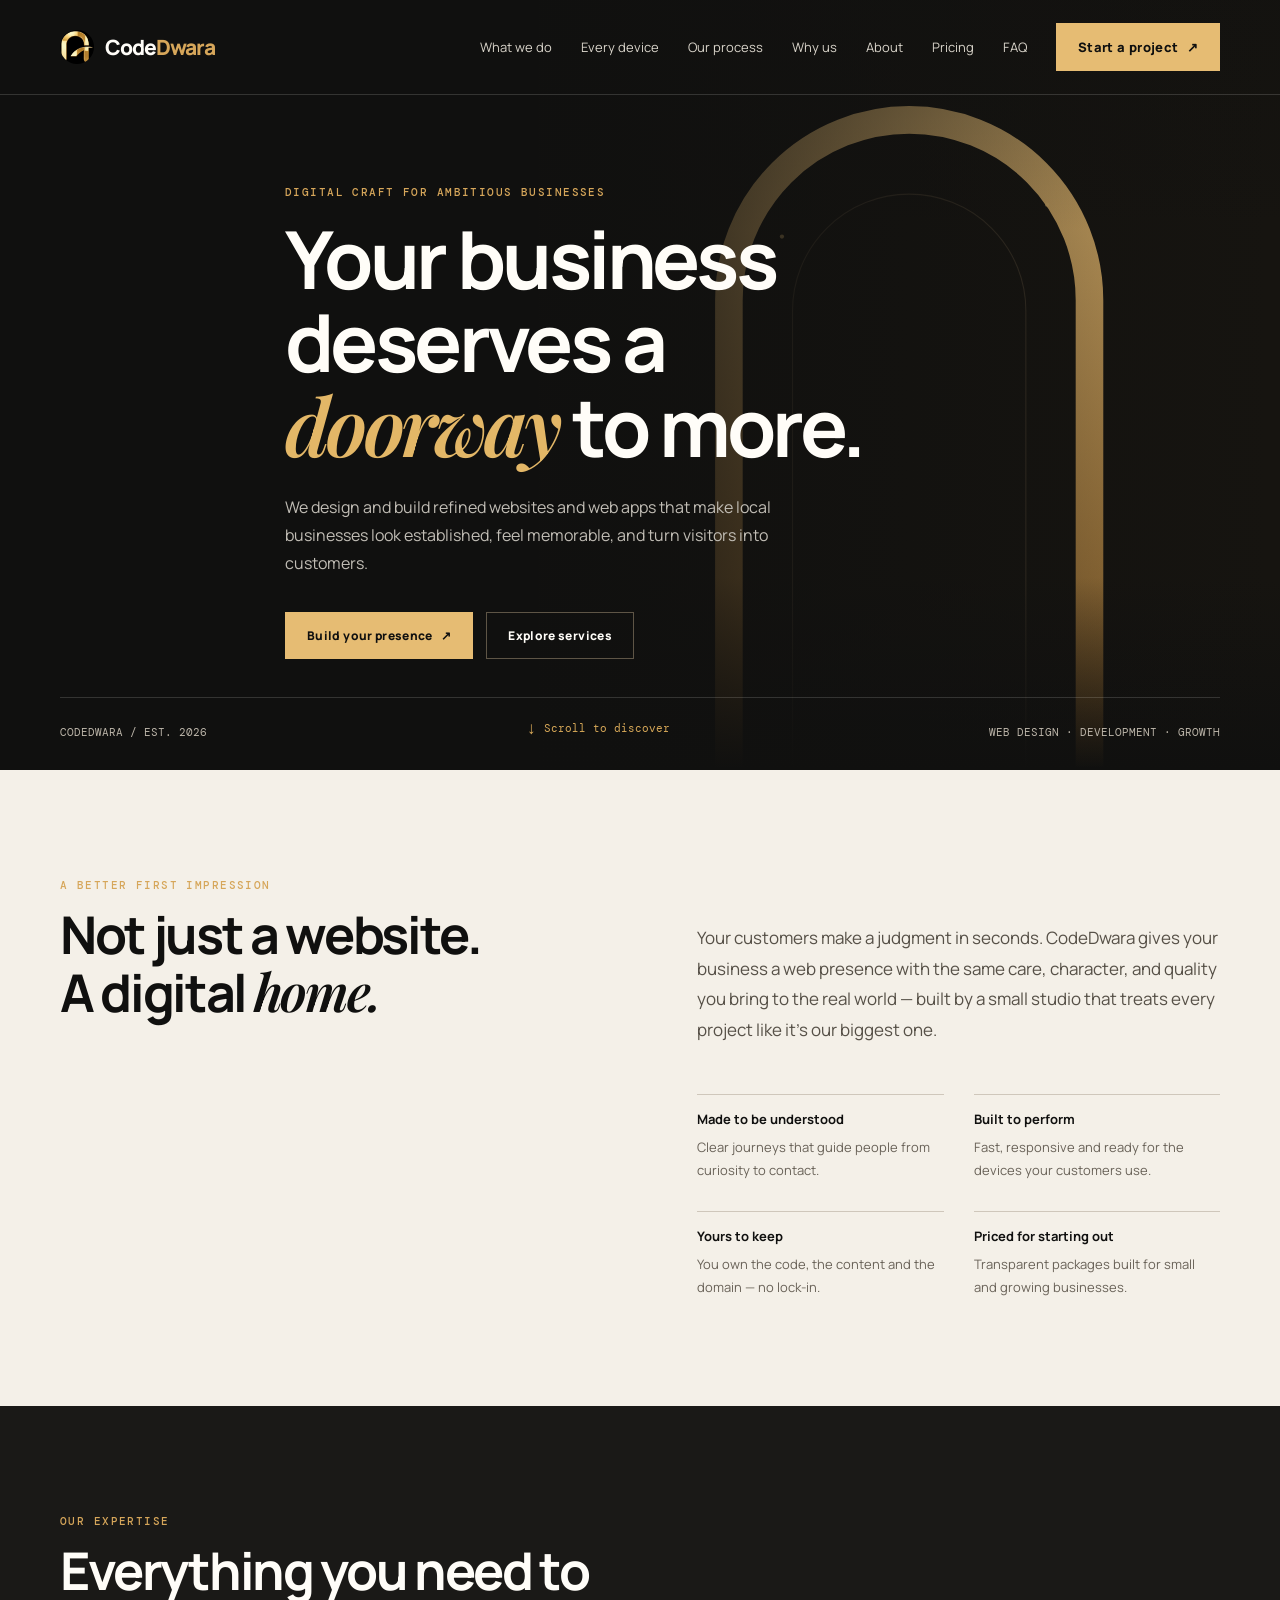
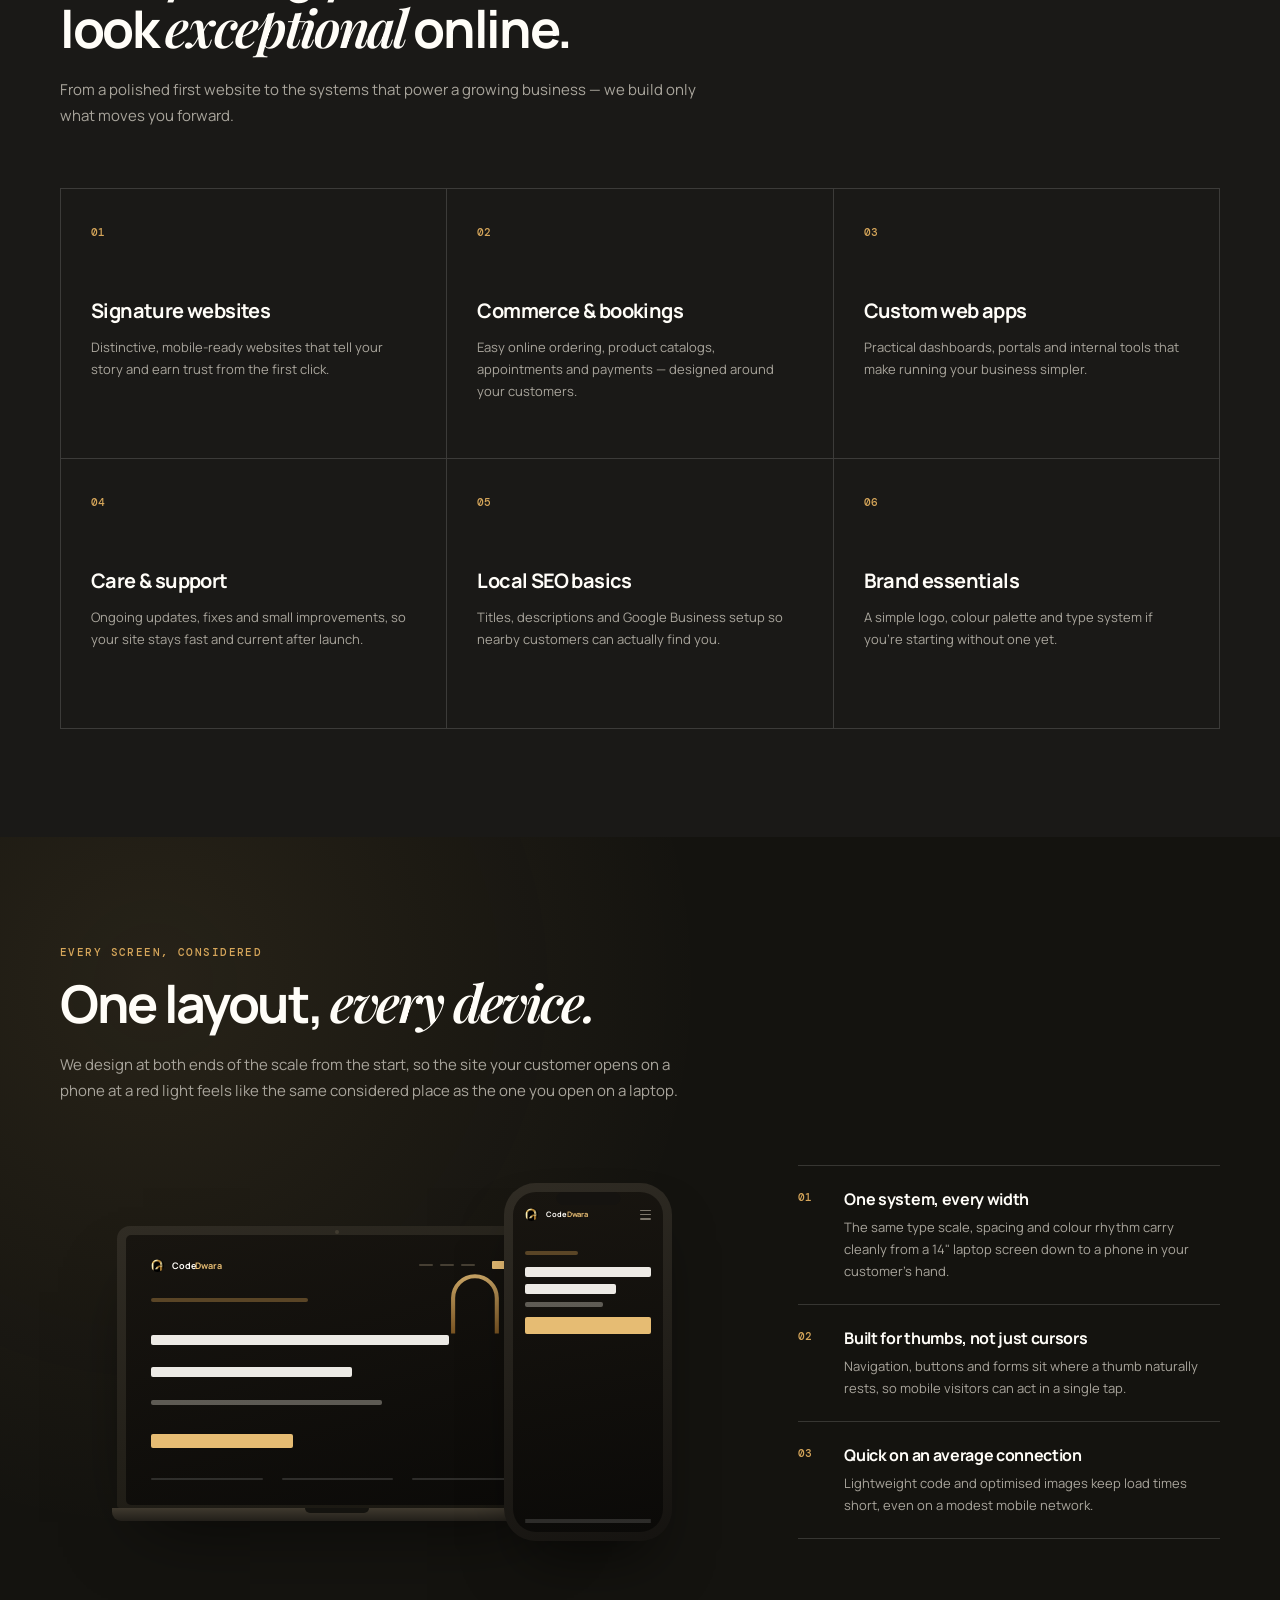
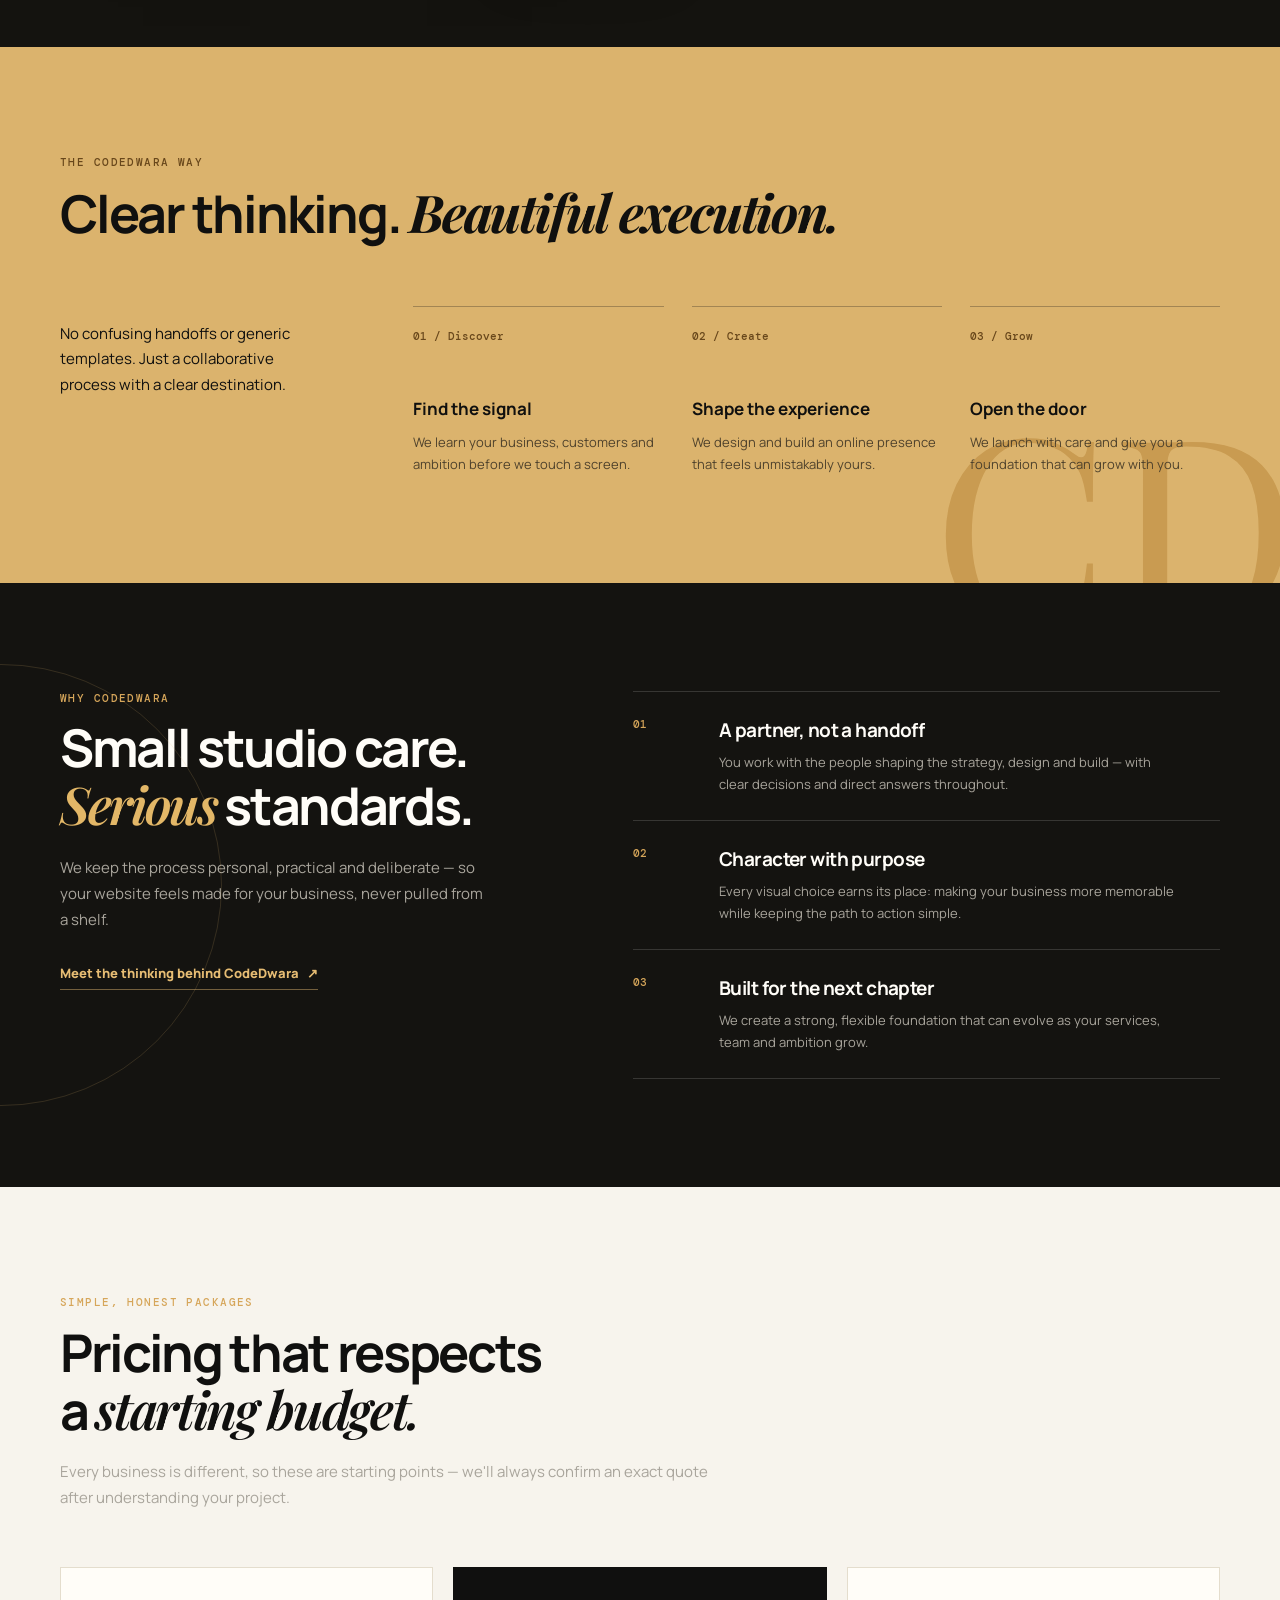
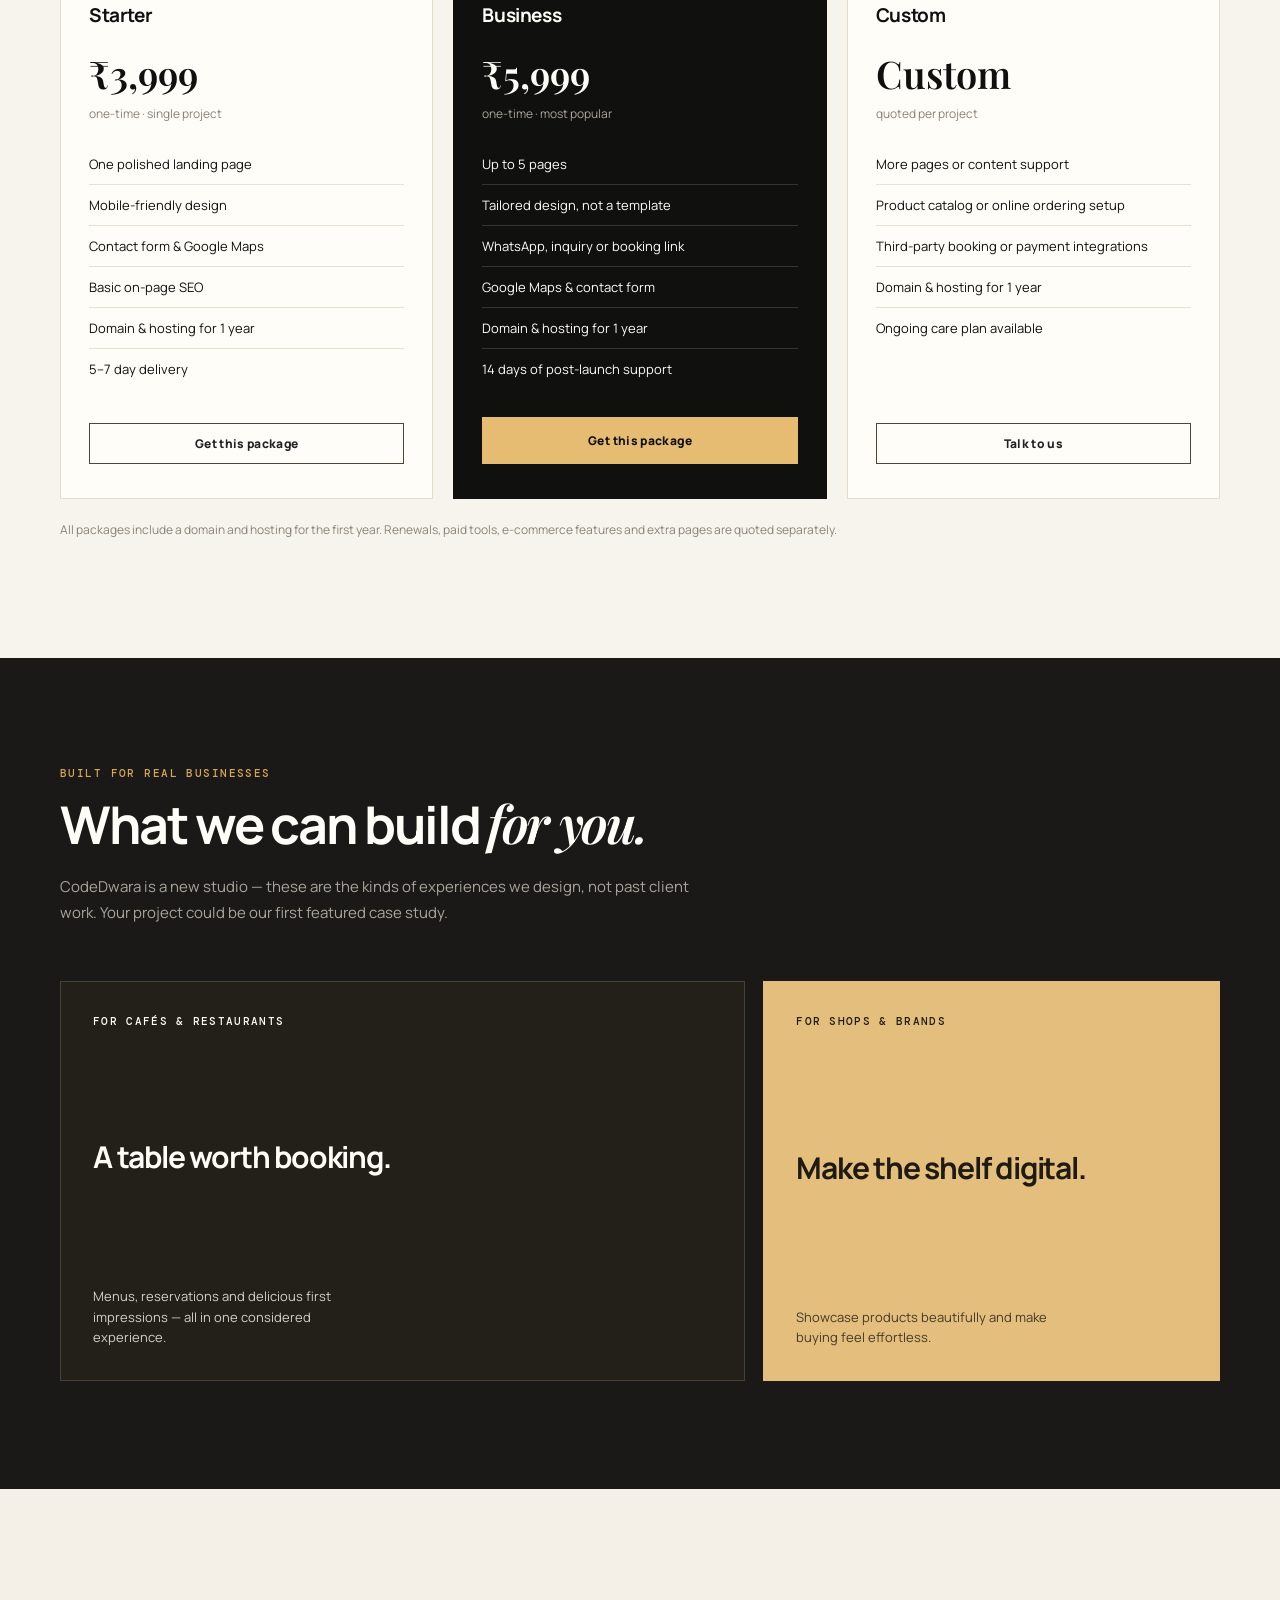
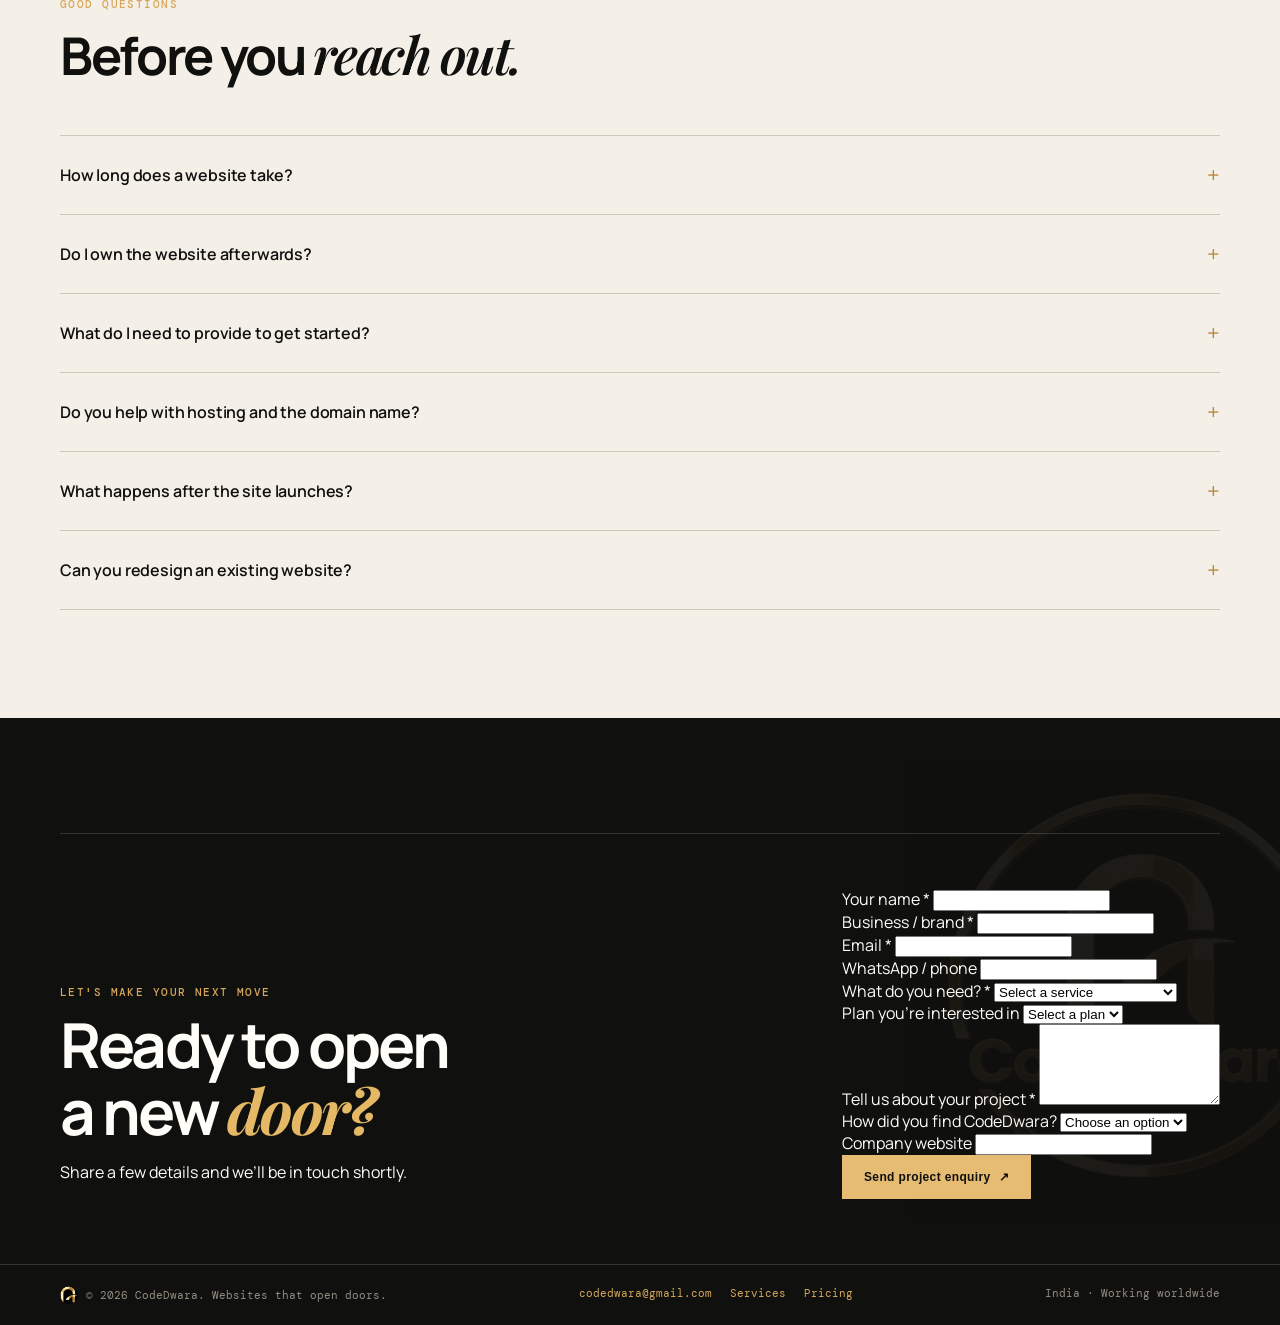
==== commit 45fcc53c: "Update index.html" ====
--- a/index.html
+++ b/index.html
@@ -407,14 +407,78 @@
 </section>
 
     <section class="cta" id="contact">
-      <div class="wrap cta-box">
-        <div>
+      <div class="wrap cta-box contact-box">
+        <div class="contact-intro">
           <div class="eyebrow">Let's make your next move</div>
           <h2>Ready to open a new <i>door?</i></h2>
-        </div>
-        <div class="cta-actions">
-          <a class="button" href="https://docs.google.com/forms/d/e/1FAIpQLSec82Ncgv_RvZyPYRKFpI6pc29LgiUFrKai3YazqVkfiWA7dA/viewform?usp=publish-editor" target="_blank" rel="noopener">Tell us about your project <span class="arrow">↗</span></a>
-          <!-- <span>Or WhatsApp us at +91 00000 00000</span> -->
+          <p>Share a few details and we’ll be in touch shortly.</p>
+        </div>
+        <form class="project-form" id="projectForm" novalidate>
+          <div class="form-grid">
+            <div class="form-field">
+              <label for="name">Your name <span aria-hidden="true">*</span></label>
+              <input id="name" name="name" type="text" autocomplete="name" required maxlength="100">
+            </div>
+            <div class="form-field">
+              <label for="business">Business / brand <span aria-hidden="true">*</span></label>
+              <input id="business" name="business" type="text" autocomplete="organization" required maxlength="120">
+            </div>
+            <div class="form-field">
+              <label for="email">Email <span aria-hidden="true">*</span></label>
+              <input id="email" name="email" type="email" autocomplete="email" required maxlength="254">
+            </div>
+            <div class="form-field">
+              <label for="phone">WhatsApp / phone</label>
+              <input id="phone" name="phone" type="tel" autocomplete="tel" maxlength="30">
+            </div>
+            <div class="form-field">
+              <label for="service">What do you need? <span aria-hidden="true">*</span></label>
+              <select id="service" name="service" required>
+                <option value="" selected disabled>Select a service</option>
+                <option>New website</option>
+                <option>Website redesign</option>
+                <option>E-commerce</option>
+                <option>Booking or enquiry website</option>
+                <option>Custom web app</option>
+                <option>Other</option>
+              </select>
+            </div>
+            <div class="form-field">
+              <label for="plan">Plan you’re interested in</label>
+              <select id="plan" name="plan">
+                <option value="" selected disabled>Select a plan</option>
+                <option>Standard</option>
+                <option>Business</option>
+                <option>Custom</option>
+                <option>Not sure yet</option>
+              </select>
+            </div>
+            <div class="form-field form-field--full">
+              <label for="message">Tell us about your project <span aria-hidden="true">*</span></label>
+              <textarea id="message" name="message" rows="5" required minlength="20" maxlength="3000"></textarea>
+            </div>
+            <div class="form-field form-field--full">
+              <label for="source">How did you find CodeDwara?</label>
+              <select id="source" name="source">
+                <option value="" selected disabled>Choose an option</option>
+                <option>Instagram</option>
+                <option>Google search</option>
+                <option>Referral</option>
+                <option>Other</option>
+              </select>
+            </div>
+          </div>
+          <div class="form-honeypot" aria-hidden="true">
+            <label for="companyWebsite">Company website</label>
+            <input id="companyWebsite" name="companyWebsite" type="text" tabindex="-1" autocomplete="off">
+          </div>
+          <p class="form-error" id="formError" role="alert" hidden></p>
+          <button class="button" type="submit"><span class="button-label">Send project enquiry</span> <span class="arrow" aria-hidden="true">↗</span></button>
+        </form>
+        <div class="form-success" id="formSuccess" role="status" hidden tabindex="-1">
+          <div class="eyebrow">Enquiry received</div>
+          <h3>Thank you for getting in touch.</h3>
+          <p>We’ve received your project enquiry and will get back to you shortly.</p>
         </div>
       </div>
     </section>
--- a/style.css
+++ b/style.css
@@ -1,6 +1,6 @@
 :root{--ink:#10100f;--soft:#f4f0e8;--cream:#fffdf8;--gold:#b8883e;--gold-light:#e6bc73;--line:rgba(255,253,248,.15);--body:#a9a59c;--focus:#e3b767}
 *{box-sizing:border-box}
-html{scroll-behavior:smooth}
+html{scroll-behavior:smooth;scroll-padding-top:96px}
 @media (prefers-reduced-motion: reduce){html{scroll-behavior:auto}*{animation-duration:.001ms!important;transition-duration:.001ms!important}}
 body{margin:0;background:var(--ink);color:var(--cream);font-family:Manrope,Arial,sans-serif}
 a{color:inherit}
@@ -41,12 +41,16 @@
   transform:scaleX(1);
   transform-origin:left;
 }
+.links a:not(.button).active{color:#fffdf8}
+.links a:not(.button).active::after{transform:scaleX(1);background:#e6bc73}
     .links a.button{color:var(--ink)}
     .links a.button.dark{color:var(--cream)}
     .menu-toggle{display:none;background:none;border:1px solid #5e5546;color:var(--cream);width:42px;height:42px;padding:0;cursor:pointer;position:relative;z-index:2}
     .menu-toggle span{display:block;width:16px;height:1px;background:var(--cream);margin:4px auto;transition:.2s}
     .button{display:inline-flex;align-items:center;justify-content:center;gap:8px;border:1px solid transparent;padding:14px 21px;text-decoration:none;color:var(--ink);font-size:12px;font-weight:800;letter-spacing:.03em;background:#e6bc73;transition:.2s;cursor:pointer}
     .button:hover{background:#fff0ce;transform:translateY(-2px)}
+.button .arrow{display:inline-block;transition:transform .25s ease}
+.button:hover .arrow{transform:translate(3px,-3px)}
     .button.dark{color:var(--cream);background:transparent;border-color:#5e5546}
     .button.dark:hover{background:#282521}
     .button.ghost{background:transparent;border-color:#4f463a;color:#232221;padding:11px 18px}
@@ -56,7 +60,8 @@
     .hero-art svg{width:100%;height:100%}
     .hero:after{content:"";position:absolute;z-index:-1;inset:0;background:linear-gradient(90deg,#10100f 0%,#10100fee 46%,transparent 100%),linear-gradient(0deg,#10100f 0%,transparent 25%,transparent 70%,#10100f66)}
     .hero-content{padding-top:185px;max-width:710px;position:relative;z-index:1}
-    .hero h1{font-size:clamp(43px,6.3vw,80px);line-height:1.03;letter-spacing:-.045em;margin:19px 0 25px;font-weight:700}
+    .hero h1,.intro h2,.heading h2,.why-us h2,.featured-title,.cta h2{text-wrap:balance}
+.hero h1{font-size:clamp(43px,6.3vw,80px);line-height:1.03;letter-spacing:-.045em;margin:19px 0 25px;font-weight:700}
     .hero h1 i{font-family:'Playfair Display',serif;color:#e3b767;font-weight:600;font-style:italic}
     .hero p{max-width:510px;color:#c1bdb5;line-height:1.75;font-size:16px;margin:0 0 35px}
     .hero-actions{display:flex;gap:13px;flex-wrap:wrap}
@@ -88,6 +93,7 @@
     .service p{font-size:13px;line-height:1.7;color:var(--body);margin:0}
 
     .featured{position:relative;background:#dbb36d;color:var(--ink);overflow:hidden}
+.featured .eyebrow{color:#68471b}
 .featured:after{content:"CD";position:absolute;right:-19px;bottom:-65px;font-family:'Playfair Display',serif;font-size:260px;line-height:1;color:#c99b51}
 .featured .wrap{position:relative;z-index:1}
 .featured-title{font-size:clamp(35px,4.5vw,52px);letter-spacing:-.04em;line-height:1.08;margin:14px 0}.featured-title i{font-family:'Playfair Display',serif;font-style:italic}.process-intro{font-size:15px;line-height:1.7;max-width:250px}
@@ -183,16 +189,17 @@
   transform:translateY(0);
 }
 
-    .cta{padding:115px 0 65px;background:#10100f}
-    .cta-box{border-top:1px solid var(--line);padding-top:54px;display:flex;justify-content:space-between;gap:30px;align-items:end}
+    .cta{padding:115px 0 65px;background:#10100f;position:relative;overflow:hidden}
+    .cta:before{content:"";position:absolute;right:-90px;top:50%;transform:translateY(-50%);width:460px;height:460px;background:url("assets/logo-full.jpg") center/contain no-repeat;opacity:.05;pointer-events:none}
+    .cta-box{position:relative;border-top:1px solid var(--line);padding-top:54px;display:flex;justify-content:space-between;gap:30px;align-items:end}
     .cta h2{font-size:clamp(38px,5vw,62px);line-height:1.05;letter-spacing:-.045em;margin:13px 0 0;max-width:650px}
     .cta h2 i{font-family:'Playfair Display',serif;color:#e5b866;font-style:italic}
     .cta-actions{display:flex;flex-direction:column;gap:10px;align-items:flex-end}
     .cta-actions span{font:400 11px 'DM Mono',monospace;color:#948d81}
 
-    .brand{display:flex;align-items:center;gap:10px}
-.brand-icon{width:26px;height:26px;flex-shrink:0}
-.footer-icon{width:16px;height:16px;margin-right:8px;vertical-align:-3px}
+    .brand{display:flex;align-items:center;gap:11px}
+.brand-icon{width:34px;height:34px;flex-shrink:0;object-fit:contain;border-radius:50%}
+.footer-icon{width:18px;height:18px;margin-right:8px;vertical-align:-4px;border-radius:50%}
 .footer-brand{display:flex;align-items:center}
 
     .footer{border-top:1px solid var(--line);padding:21px 0;color:#948d81;font:400 11px 'DM Mono',monospace}
@@ -204,10 +211,22 @@
       .price-grid,.process-grid{grid-template-columns:1fr}
       .service-grid{grid-template-columns:1fr 1fr}
     }
+    .menu-backdrop{display:none}
     @media(max-width:720px){
       .menu-toggle{display:block}
-      .links{position:fixed;inset:0 0 0 auto;width:min(78vw,320px);height:100vh;background:#151310;flex-direction:column;align-items:flex-start;justify-content:center;gap:26px;padding:0 34px;transform:translateX(100%);transition:.3s;border-left:1px solid var(--line)}
+      .menu-backdrop{display:block;position:fixed;inset:0;background:rgba(8,8,7,.55);opacity:0;pointer-events:none;transition:opacity .3s ease;z-index:1}
+      body.menu-open .menu-backdrop{opacity:1;pointer-events:auto}
+      .links{position:fixed;inset:0 0 0 auto;width:min(78vw,320px);height:100vh;background:#151310;flex-direction:column;align-items:flex-start;justify-content:center;gap:26px;padding:0 34px;transform:translateX(100%);transition:.3s;border-left:1px solid var(--line);z-index:2}
       .links.open{transform:translateX(0)}
+      .links a{opacity:0;transform:translateX(10px);transition:opacity .3s ease,transform .3s ease}
+      .links.open a{opacity:1;transform:none}
+      .links.open a:nth-child(1){transition-delay:.05s}
+      .links.open a:nth-child(2){transition-delay:.1s}
+      .links.open a:nth-child(3){transition-delay:.15s}
+      .links.open a:nth-child(4){transition-delay:.2s}
+      .links.open a:nth-child(5){transition-delay:.25s}
+      .links.open a:nth-child(6){transition-delay:.3s}
+      .links.open a:nth-child(7){transition-delay:.35s}
       .links a{font-size:16px}
       .links .button{width:100%}
       .hero{min-height:720px}
@@ -273,5 +292,68 @@
 .about-hero{min-height:590px;padding:175px 0 90px;display:flex;align-items:center;background:radial-gradient(circle at 88% 28%,rgba(184,136,62,.24),transparent 27%),#10100f;overflow:hidden}
 .about-hero h1{max-width:760px;font-size:clamp(44px,6.5vw,82px);line-height:1.03;letter-spacing:-.05em;margin:19px 0 24px}.about-hero h1 i,.about-story h2 i,.about-values h2 i{font-family:'Playfair Display',serif;color:#e3b767;font-style:italic;font-weight:600}.about-hero p{max-width:560px;color:#c1bdb5;font-size:16px;line-height:1.75;margin:0}
 .about-story{background:var(--soft);color:var(--ink)}.about-story h2{font-size:clamp(33px,4.5vw,52px);line-height:1.08;letter-spacing:-.045em;margin:15px 0}.about-copy{font-size:17px;line-height:1.8;color:#565047}.about-copy p{margin:0 0 20px}
+.showcase{position:relative;background:radial-gradient(circle at 12% 18%,rgba(230,188,115,.09),transparent 42%),#14130f;overflow:hidden}
+.showcase-body{display:grid;grid-template-columns:1.3fr .82fr;gap:70px;margin-top:60px;align-items:center}
+.showcase-stage{display:flex;align-items:flex-end;justify-content:center;perspective:1400px}
+.showcase-stage .device{transition:transform .5s cubic-bezier(.2,.75,.25,1)}
+
+.device-laptop{width:66%;position:relative;z-index:1}
+.laptop-lid{background:linear-gradient(160deg,#302c24,#17150f);border-radius:13px 13px 3px 3px;padding:9px 9px 3px;box-shadow:0 40px 70px -26px rgba(0,0,0,.6);position:relative}
+.laptop-cam{position:absolute;top:4px;left:50%;transform:translateX(-50%);width:4px;height:4px;border-radius:50%;background:#413b30}
+.laptop-screen{background:linear-gradient(165deg,#181510,#0b0a08);border-radius:5px;aspect-ratio:16/10.2;padding:5.5% 6% 6%;display:flex;flex-direction:column;gap:5%;overflow:hidden;position:relative}
+.laptop-base{height:13px;background:linear-gradient(180deg,#3f392e,#221f1a);border-radius:0 0 9px 9px;position:relative;margin:0 -5px}
+.laptop-notch{position:absolute;left:50%;top:0;transform:translateX(-50%);width:64px;height:5px;background:#14130f;border-radius:0 0 6px 6px}
+
+.device-phone{width:25%;margin-left:-8%;margin-bottom:-3%;position:relative;z-index:2;animation:phone-float 6.5s ease-in-out infinite}
+.phone-frame{background:linear-gradient(160deg,#302c24,#151310);border-radius:32px;padding:9px;position:relative;aspect-ratio:9/19.3;box-shadow:0 34px 60px -22px rgba(0,0,0,.6)}
+.phone-notch{position:absolute;top:9px;left:50%;transform:translateX(-50%);width:38%;height:13px;background:#151310;border-radius:8px;z-index:2}
+.phone-screen{background:linear-gradient(170deg,#181510,#0b0a08);border-radius:23px;height:100%;padding:11% 8% 6%;display:flex;flex-direction:column;gap:8%;overflow:hidden;position:relative}
+
+.mini-nav{display:flex;align-items:center;gap:8px}
+.mini-mark{width:13px;height:13px;flex-shrink:0;border-radius:50%;overflow:hidden}
+.mini-mark img{display:block;width:100%;height:100%;object-fit:contain}
+.mini-word{font:700 9px/1 Manrope,sans-serif;color:#fffdf8;letter-spacing:-.02em}
+.mini-word i{font-style:normal;color:#e6bc73}
+.mini-word--sm{font-size:7.5px}
+.mini-links{display:flex;gap:7px;margin-left:auto}
+.mini-links i{display:block;width:14px;height:2px;background:#463f33;border-radius:2px}
+.mini-cta{width:32px;height:8px;background:#e6bc73;border-radius:1px;margin-left:9px}
+.mini-burger{display:flex;flex-direction:column;gap:3px;margin-left:auto}
+.mini-burger i{width:11px;height:1.4px;background:#7c766a;border-radius:1px}
+
+.mini-hero{position:relative;flex:1;padding-top:4%}
+.mini-arch{position:absolute;right:2%;top:-8%;width:22%;height:auto;opacity:.85}
+.mini-eyebrow{display:block;width:42%;height:4px;background:#5a4526;border-radius:2px;margin-bottom:9%}
+.mini-line{display:block;border-radius:2px;margin-bottom:6%}
+.mini-line--lg{width:80%;height:10px;background:rgba(255,253,248,.92)}
+.mini-line--lg.mini-line--short{width:54%}
+.mini-line--sm{width:62%;height:5px;background:rgba(169,165,156,.5);margin-top:2%}
+.mini-btn{display:block;width:38%;height:14px;background:#e6bc73;border-radius:2px;margin-top:8%}
+.mini-hero--phone .mini-line--lg{width:100%}
+.mini-hero--phone .mini-line--lg.mini-line--short{width:72%}
+.mini-hero--phone .mini-btn{width:100%;height:17px}
+
+.mini-grid{display:flex;gap:5%;margin-top:auto}
+.mini-grid span{flex:1;height:15%;background:rgba(255,253,248,.05);border:1px solid rgba(255,253,248,.09);border-radius:3px}
+.mini-stack{display:flex;flex-direction:column;gap:6%;margin-top:auto}
+.mini-stack span{height:12%;background:rgba(255,253,248,.05);border:1px solid rgba(255,253,248,.09);border-radius:4px}
+
+.showcase-notes{border-bottom:1px solid var(--line)}
+.showcase-note{display:grid;grid-template-columns:32px 1fr;gap:14px;padding:22px 0;border-top:1px solid var(--line)}
+.note-index{font:500 11px 'DM Mono',monospace;color:#d6a65a;padding-top:2px}
+.showcase-note h3{font-size:16px;letter-spacing:-.02em;margin:0 0 6px;color:var(--cream)}
+.showcase-note p{font-size:13px;line-height:1.7;color:var(--body);margin:0}
+
+@keyframes phone-float{50%{transform:translateY(-8px)}}
+@media(max-width:900px){
+  .showcase-body{grid-template-columns:1fr;gap:44px}
+  .showcase-stage{padding:10px 0 20px}
+}
+@media(max-width:720px){
+  .showcase-stage{flex-direction:column;align-items:center;gap:36px}
+  .device-laptop{width:82%}
+  .device-phone{width:44%;margin:0}
+}
+
 .about-values{background:#1a1917}.value-grid{display:grid;grid-template-columns:repeat(3,1fr);gap:0;margin-top:55px;border-top:1px solid var(--line);border-left:1px solid var(--line)}.value-card{padding:30px;min-height:245px;border-right:1px solid var(--line);border-bottom:1px solid var(--line)}.value-card span{font:500 11px 'DM Mono',monospace;color:#d6a65a}.value-card h3{font-size:20px;letter-spacing:-.03em;margin:52px 0 12px}.value-card p{font-size:13px;line-height:1.7;color:var(--body);margin:0}
 @media(max-width:720px){.about-hero{min-height:520px;padding-top:135px}.value-grid{grid-template-columns:1fr}.value-card{min-height:205px}}
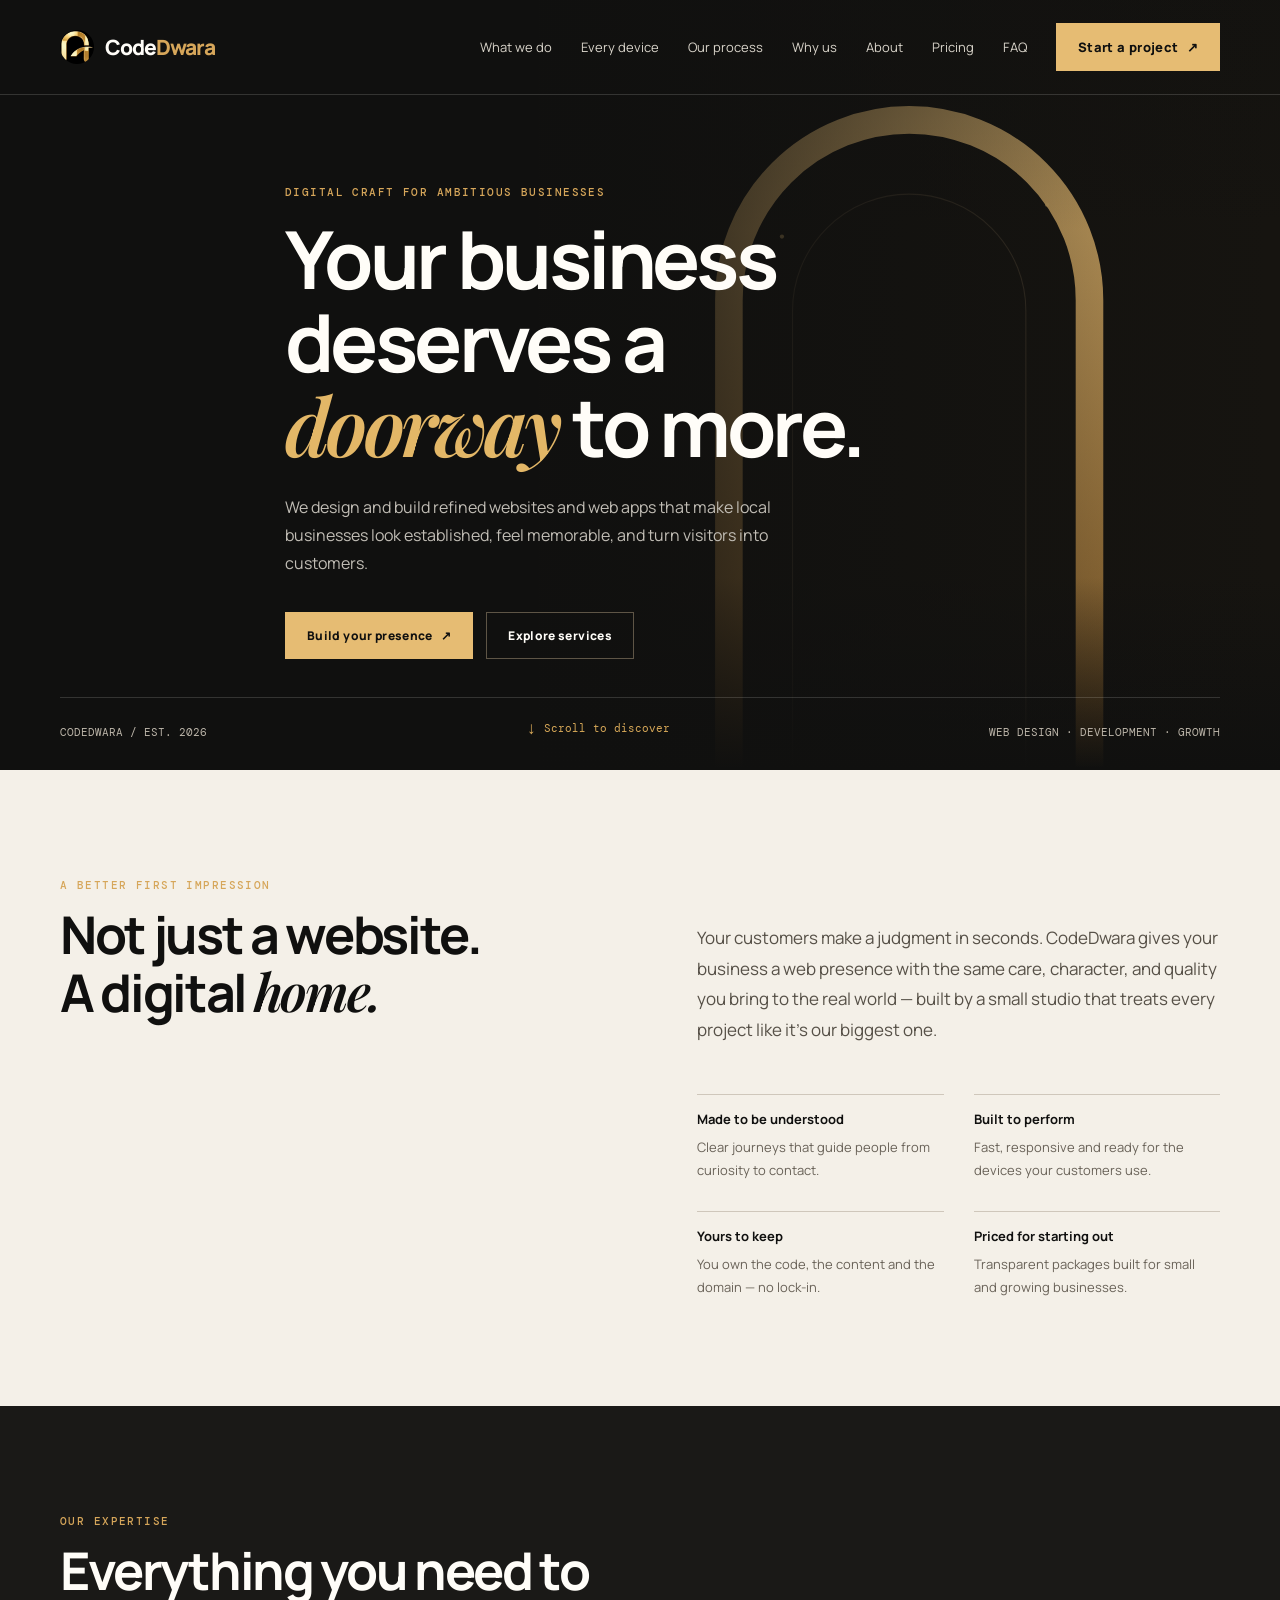
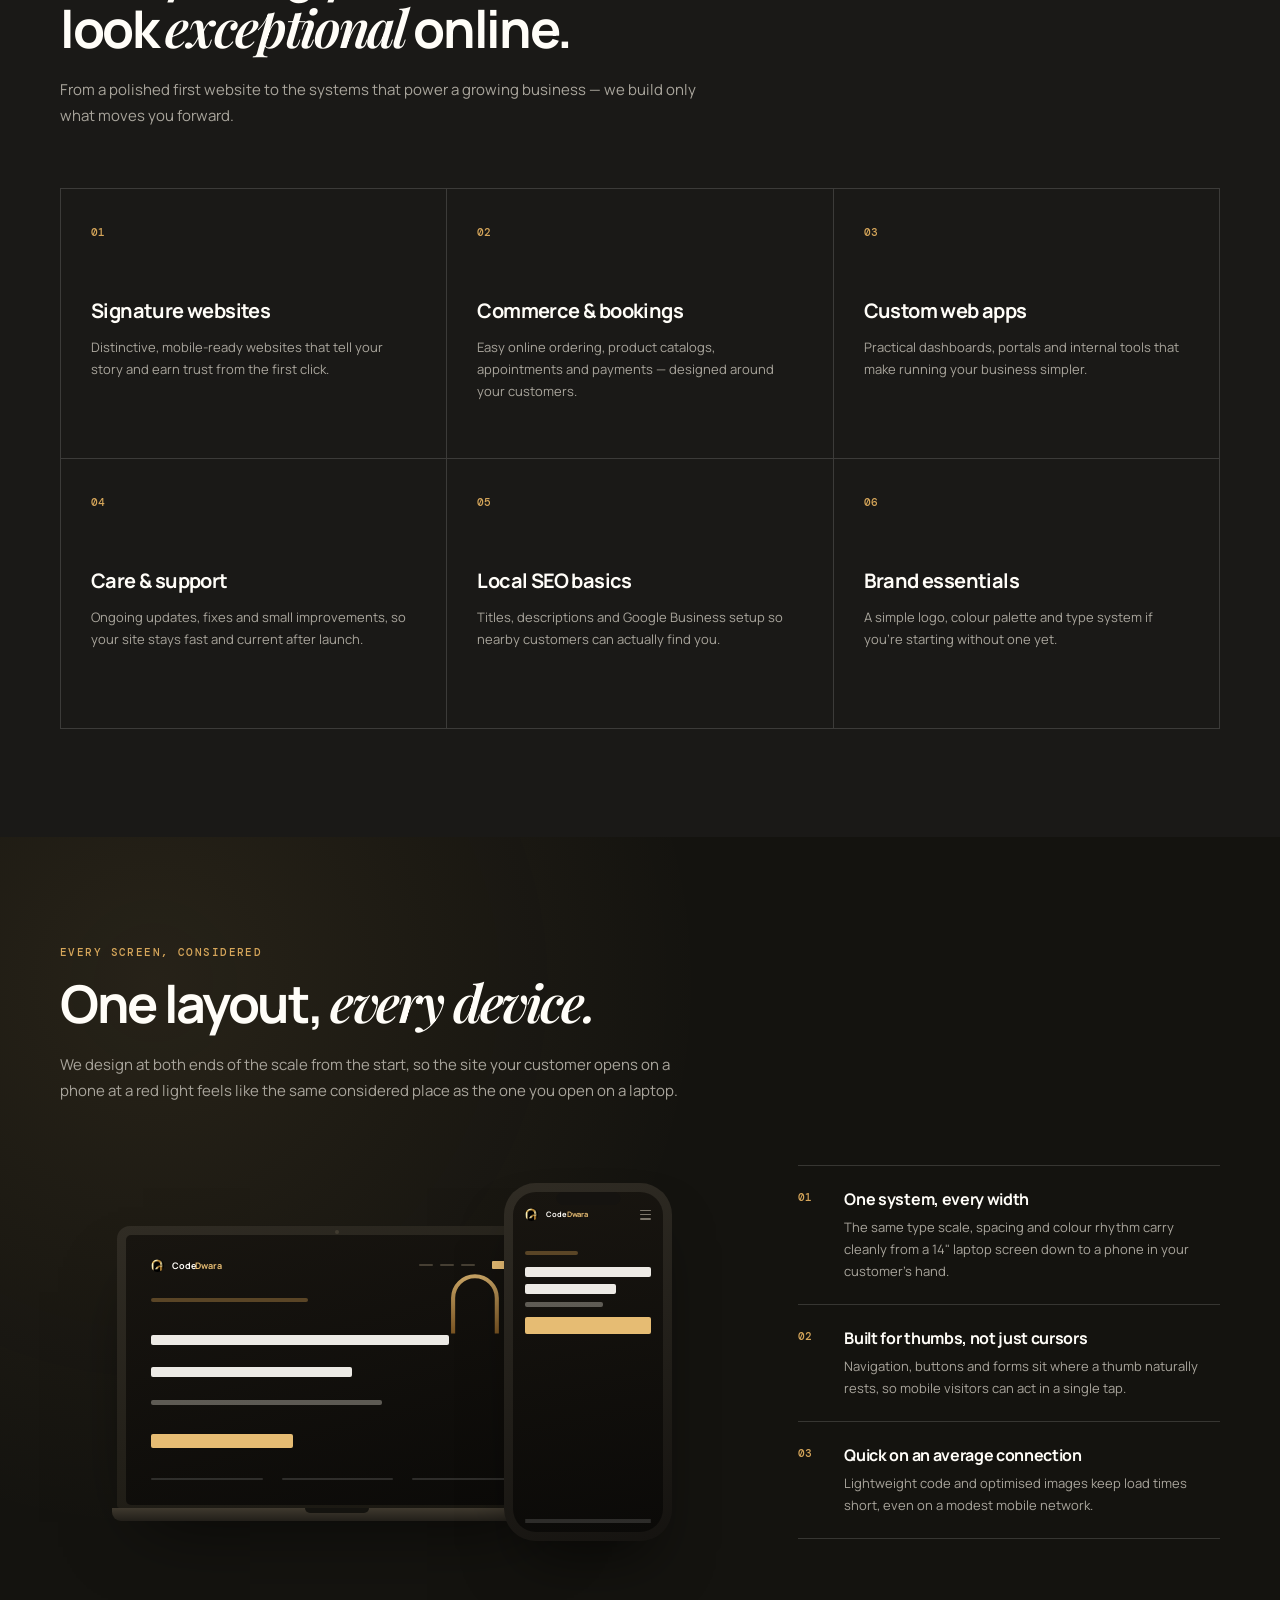
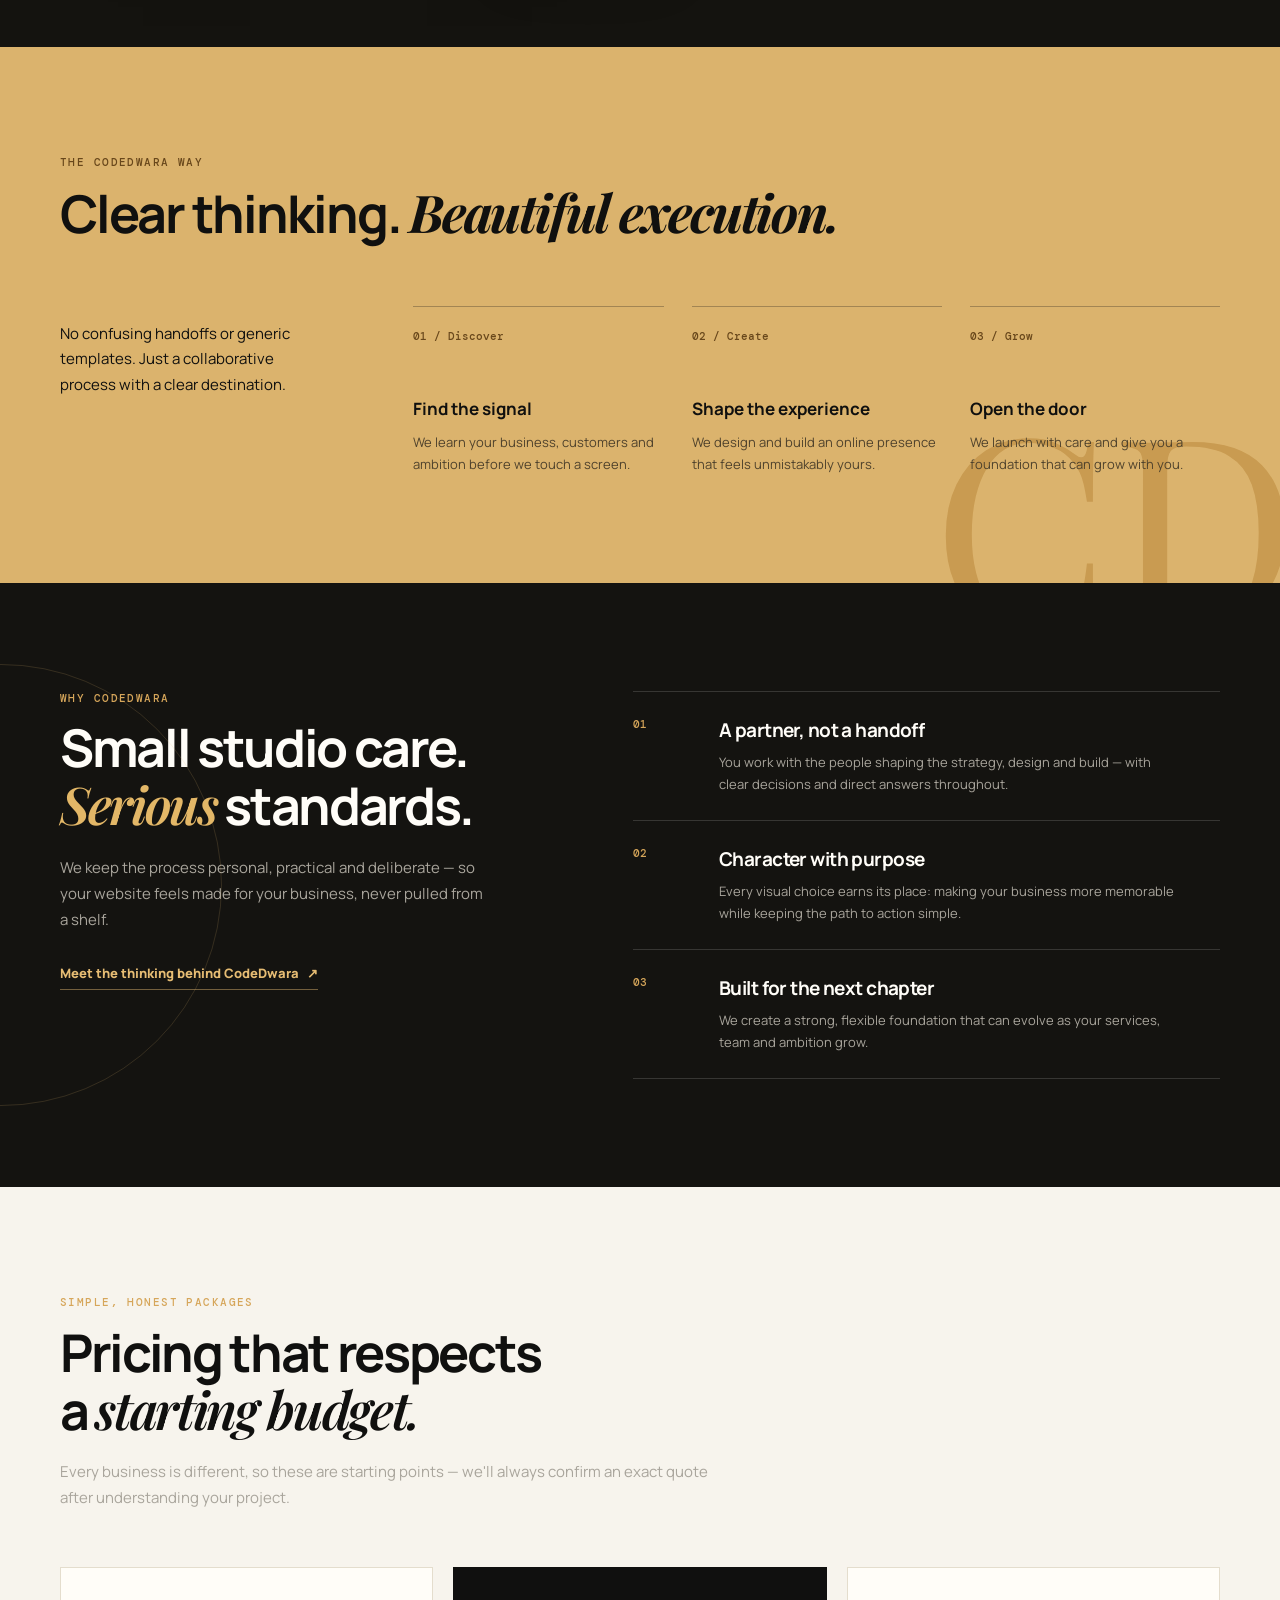
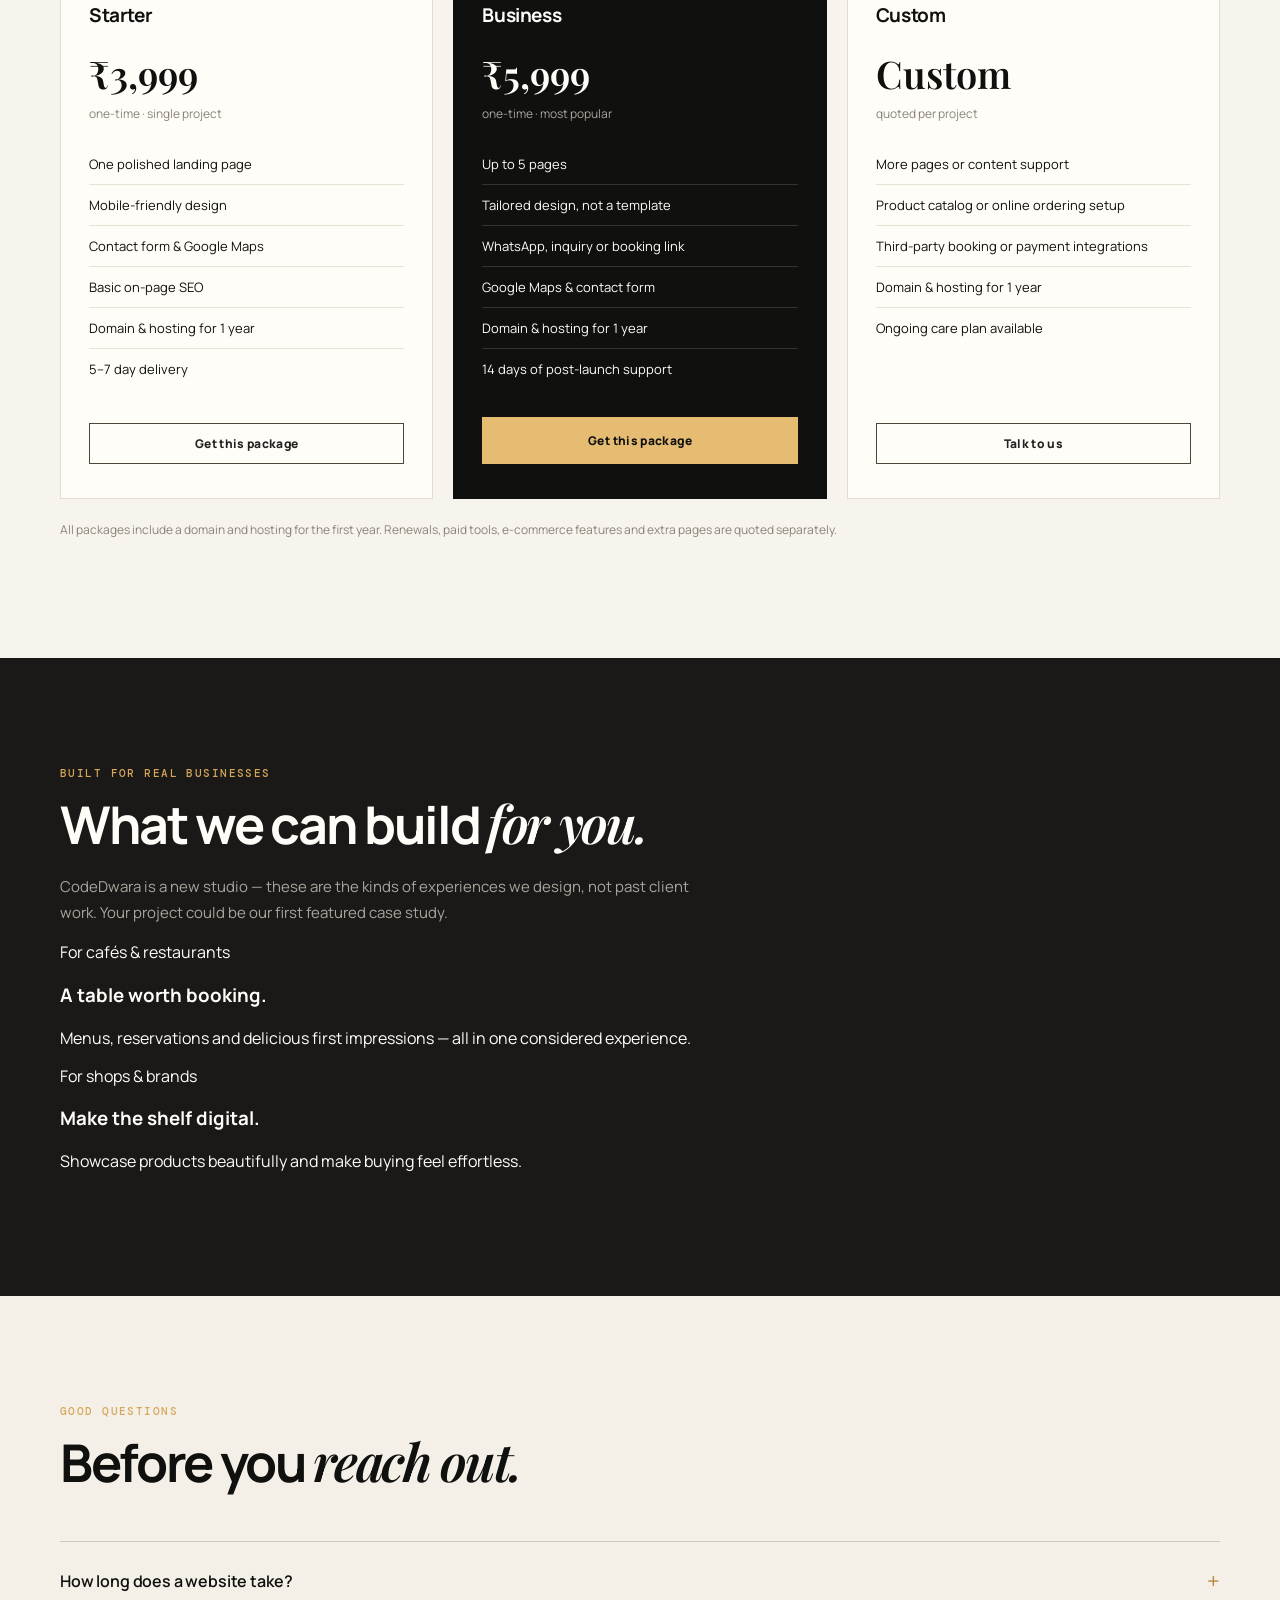
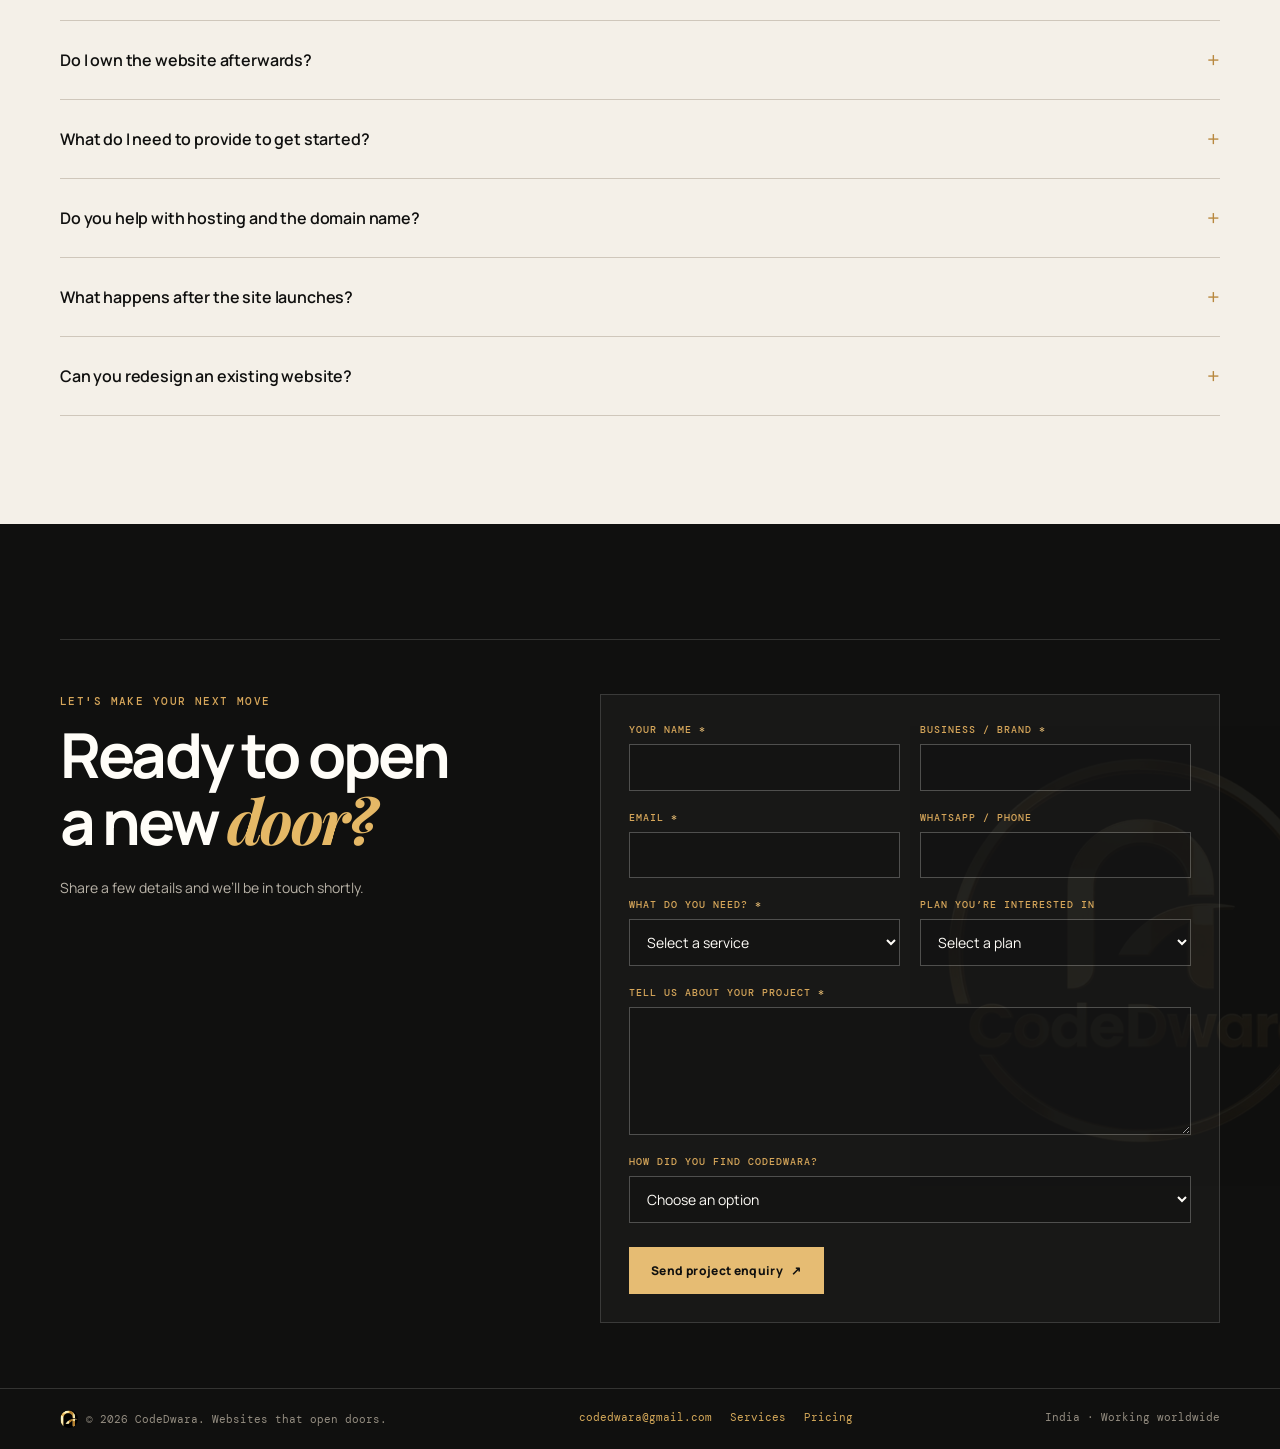
==== commit d6fd30f9: "Update index.html" ====
--- a/index.html
+++ b/index.html
@@ -1,29 +1,42 @@
 <!doctype html>
+
 <html lang="en">
+
 <head>
   <meta charset="UTF-8">
   <meta name="viewport" content="width=device-width, initial-scale=1.0">
-  <meta name="description" content="CodeDwara designs and builds premium websites, online stores, booking systems and custom web apps for ambitious local businesses in India and worldwide.">
+
+  <title>CodeDwara — Web Design & Development for Businesses</title>
+  <meta name="description" content="CodeDwara builds premium websites, online stores and custom web apps for businesses in India. Modern design, fast performance and thoughtful development.">
+  <meta name="author" content="CodeDwara">
   <meta name="theme-color" content="#10100f">
-  <meta name="robots" content="index, follow">
+  <meta name="robots" content="index, follow, max-image-preview:large, max-snippet:-1, max-video-preview:-1">
+
   <link rel="canonical" href="https://codedwara.netlify.app/">
-  <meta property="og:title" content="CodeDwara — Websites that open doors.">
-  <meta property="og:description" content="CodeDwara designs and builds premium websites, online stores, booking systems and custom web apps for ambitious local businesses in India and worldwide.">
+
+  <meta property="og:site_name" content="CodeDwara">
+  <meta property="og:locale" content="en_IN">
+  <meta property="og:title" content="CodeDwara — Web Design & Development for Businesses">
+  <meta property="og:description" content="CodeDwara builds premium websites, online stores and custom web apps for businesses in India. Modern design, fast performance and thoughtful development.">
   <meta property="og:type" content="website">
   <meta property="og:url" content="https://codedwara.netlify.app/">
   <meta property="og:image" content="https://codedwara.netlify.app/og-image.jpg">
   <meta property="og:image:width" content="1200">
   <meta property="og:image:height" content="630">
+  <meta property="og:image:alt" content="CodeDwara — Web design and development studio">
+
   <meta name="twitter:card" content="summary_large_image">
-  <meta name="twitter:title" content="CodeDwara — Websites that open doors.">
-  <meta name="twitter:description" content="Premium websites and web apps for ambitious local businesses.">
+  <meta name="twitter:title" content="CodeDwara — Web Design & Development for Businesses">
+  <meta name="twitter:description" content="Premium websites, online stores and custom web apps for businesses in India.">
   <meta name="twitter:image" content="https://codedwara.netlify.app/og-image.jpg">
-  <title>CodeDwara — Websites that open doors.</title>
+
   <link rel="preconnect" href="https://fonts.googleapis.com">
   <link rel="preconnect" href="https://fonts.gstatic.com" crossorigin>
   <link href="https://fonts.googleapis.com/css2?family=DM+Mono:wght@400;500&family=Manrope:wght@400;500;600;700;800&family=Playfair+Display:ital,wght@0,600;0,700;1,600&display=swap" rel="stylesheet">
+
   <link rel="icon" type="image/png" href="assets/logo-icon.png">
   <link rel="apple-touch-icon" href="assets/logo-icon.png">
+
   <script type="application/ld+json">
   {
     "@context": "https://schema.org",
@@ -38,467 +51,943 @@
     ]
   }
   </script>
+
   <script type="application/ld+json">
   {
     "@context": "https://schema.org",
-    "@type": "ProfessionalService",
-    "name": "CodeDwara",
-    "url": "https://codedwara.netlify.app/",
-    "description": "CodeDwara designs and builds premium websites, online stores, booking systems and custom web apps for ambitious local businesses.",
-    "email": "codedwara@gmail.com",
-    "areaServed": "IN",
-    "priceRange": "₹₹"
+    "@graph": [
+      {
+        "@type": "ProfessionalService",
+        "@id": "https://codedwara.netlify.app/#organization",
+        "name": "CodeDwara",
+        "url": "https://codedwara.netlify.app/",
+        "logo": "https://codedwara.netlify.app/assets/logo-icon.png",
+        "image": "https://codedwara.netlify.app/og-image.jpg",
+        "description": "CodeDwara builds premium websites, online stores and custom web apps for businesses in India.",
+        "email": "codedwara@gmail.com",
+        "areaServed": "India",
+        "serviceType": [
+          "Web design",
+          "Web development",
+          "E-commerce development",
+          "Custom web application development"
+        ],
+        "priceRange": "₹₹"
+      },
+      {
+        "@type": "WebSite",
+        "@id": "https://codedwara.netlify.app/#website",
+        "url": "https://codedwara.netlify.app/",
+        "name": "CodeDwara",
+        "description": "Web design and development for businesses.",
+        "publisher": {
+          "@id": "https://codedwara.netlify.app/#organization"
+        },
+        "inLanguage": "en-IN"
+      }
+    ]
   }
   </script>
+
   <link rel="stylesheet" href="style.css">
 </head>
+
 <body>
+
   <header class="top">
+
     <nav class="wrap">
+
       <a class="brand" href="#home">
+
         <img class="brand-icon" src="assets/logo-icon.png" alt="CodeDwara" width="36" height="36">
+
         <span class="brand-text">Code<span>Dwara</span></span>
+
       </a>
+
       <div class="links" id="navLinks">
+
         <a href="#services">What we do</a>
+
         <a href="#responsive">Every device</a>
+
         <a href="#process">Our process</a>
+
         <a href="#why-us">Why us</a>
+
         <a href="about.html">About</a>
+
         <a href="#pricing">Pricing</a>
+
         <a href="#faq">FAQ</a>
+
         <a href="#contact" class="button">Start a project <span class="arrow">↗</span></a>
-      </div>
+
+      </div>
+
       <button class="menu-toggle" id="menuToggle" aria-label="Toggle menu" aria-expanded="false" aria-controls="navLinks">
+
         <span></span><span></span><span></span>
+
       </button>
+
     </nav>
+
     <div class="menu-backdrop" id="menuBackdrop" aria-hidden="true"></div>
+
   </header>
 
+
+
   <main>
+
     <section class="hero" id="home">
+
       <div class="hero-art" aria-hidden="true">
+
         <svg viewBox="0 0 700 800" preserveAspectRatio="xMidYMid slice">
+
           <defs>
+
             <linearGradient id="portalGrad" x1="0" y1="0" x2="0" y2="1">
+
               <stop offset="0%" stop-color="#e6bc73"/>
+
               <stop offset="100%" stop-color="#8a5f26"/>
+
             </linearGradient>
+
           </defs>
+
           <rect width="700" height="800" fill="#161410"/>
+
           <path d="M180 760V320a170 170 0 0 1 340 0v440" fill="none" stroke="url(#portalGrad)" stroke-width="26"/>
+
           <path d="M240 760V330a110 110 0 0 1 220 0v430" fill="none" stroke="#3a3226" stroke-width="1"/>
+
           <circle cx="350" cy="150" r="3" fill="#e6bc73"/>
+
           <circle cx="480" cy="230" r="2" fill="#e6bc73" opacity=".6"/>
+
           <circle cx="230" cy="260" r="2" fill="#e6bc73" opacity=".6"/>
+
         </svg>
-      </div>
+
+      </div>
+
       <div class="wrap hero-content reveal">
+
         <div class="eyebrow">Digital craft for ambitious businesses</div>
+
         <h1>Your business deserves a <i>doorway</i> to more.</h1>
+
         <p>We design and build refined websites and web apps that make local businesses look established, feel memorable, and turn visitors into customers.</p>
+
         <div class="hero-actions">
+
           <a href="#contact" class="button">Build your presence <span class="arrow">↗</span></a>
+
           <a href="#services" class="button dark">Explore services</a>
-        </div>
-      </div>
+
+        </div>
+
+      </div>
+
       <div class="hero-bottom">
+
         <div class="wrap hero-proof">
+
           <p>CODEDWARA / EST. 2026</p>
+
           <p class="scroll"><b>↓</b> Scroll to discover</p>
+
           <p>WEB DESIGN · DEVELOPMENT · GROWTH</p>
-        </div>
-      </div>
+
+        </div>
+
+      </div>
+
     </section>
 
+
+
     <section class="section intro">
+
       <div class="wrap split reveal">
+
         <div>
+
           <div class="eyebrow">A better first impression</div>
+
           <h2>Not just a website.<br>A digital <i>home.</i></h2>
-        </div>
+
+        </div>
+
         <div>
+
           <p class="intro-copy">Your customers make a judgment in seconds. CodeDwara gives your business a web presence with the same care, character, and quality you bring to the real world — built by a small studio that treats every project like it's our biggest one.</p>
+
           <div class="mini-list">
+
             <div><strong>Made to be understood</strong><span>Clear journeys that guide people from curiosity to contact.</span></div>
+
             <div><strong>Built to perform</strong><span>Fast, responsive and ready for the devices your customers use.</span></div>
+
             <div><strong>Yours to keep</strong><span>You own the code, the content and the domain — no lock-in.</span></div>
+
             <div><strong>Priced for starting out</strong><span>Transparent packages built for small and growing businesses.</span></div>
-          </div>
-        </div>
-      </div>
+
+          </div>
+
+        </div>
+
+      </div>
+
     </section>
 
+
+
     <section class="section services" id="services">
+
       <div class="wrap">
+
         <div class="heading reveal">
+
           <div class="eyebrow">Our expertise</div>
+
           <h2>Everything you need to look <i>exceptional</i> online.</h2>
+
           <p>From a polished first website to the systems that power a growing business — we build only what moves you forward.</p>
-        </div>
+
+        </div>
+
         <div class="service-grid stagger">
+
           <article class="service reveal"><span class="num">01</span><h3>Signature websites</h3><p>Distinctive, mobile-ready websites that tell your story and earn trust from the first click.</p></article>
+
           <article class="service reveal"><span class="num">02</span><h3>Commerce & bookings</h3><p>Easy online ordering, product catalogs, appointments and payments — designed around your customers.</p></article>
+
           <article class="service reveal"><span class="num">03</span><h3>Custom web apps</h3><p>Practical dashboards, portals and internal tools that make running your business simpler.</p></article>
+
           <article class="service reveal"><span class="num">04</span><h3>Care & support</h3><p>Ongoing updates, fixes and small improvements, so your site stays fast and current after launch.</p></article>
+
           <article class="service reveal"><span class="num">05</span><h3>Local SEO basics</h3><p>Titles, descriptions and Google Business setup so nearby customers can actually find you.</p></article>
+
           <article class="service reveal"><span class="num">06</span><h3>Brand essentials</h3><p>A simple logo, colour palette and type system if you're starting without one yet.</p></article>
-        </div>
-      </div>
+
+        </div>
+
+      </div>
+
     </section>
 
+
+
     <section class="section showcase" id="responsive">
+
       <div class="wrap">
+
         <div class="heading reveal">
+
           <div class="eyebrow">Every screen, considered</div>
+
           <h2>One layout, <i>every device.</i></h2>
+
           <p>We design at both ends of the scale from the start, so the site your customer opens on a phone at a red light feels like the same considered place as the one you open on a laptop.</p>
-        </div>
+
+        </div>
+
+
 
         <div class="showcase-body">
+
           <div class="showcase-stage reveal" id="showcaseStage">
+
             <div class="device device-laptop">
+
               <div class="laptop-lid">
+
                 <span class="laptop-cam" aria-hidden="true"></span>
+
                 <div class="laptop-screen">
+
                   <div class="mini-nav">
+
                     <span class="mini-mark"><img src="assets/logo-icon.png" alt="" width="14" height="14"></span>
+
                     <span class="mini-word">Code<i>Dwara</i></span>
+
                     <span class="mini-links"><i></i><i></i><i></i></span>
+
                     <span class="mini-cta"></span>
+
                   </div>
+
                   <div class="mini-hero">
+
                     <svg class="mini-arch" viewBox="0 0 120 100" aria-hidden="true"><path d="M28 96V44a32 32 0 0 1 64 0v52" fill="none" stroke="url(#miniGrad)" stroke-width="6"/><defs><linearGradient id="miniGrad" x1="0" y1="0" x2="0" y2="1"><stop offset="0%" stop-color="#e6bc73"/><stop offset="100%" stop-color="#8a5f26"/></linearGradient></defs></svg>
+
                     <span class="mini-eyebrow"></span>
+
                     <span class="mini-line mini-line--lg"></span>
+
                     <span class="mini-line mini-line--lg mini-line--short"></span>
+
                     <span class="mini-line mini-line--sm"></span>
+
                     <span class="mini-btn"></span>
+
                   </div>
+
                   <div class="mini-grid">
+
                     <span></span><span></span><span></span>
+
                   </div>
+
                 </div>
+
               </div>
+
               <div class="laptop-base"><span class="laptop-notch"></span></div>
+
             </div>
 
+
+
             <div class="device device-phone">
+
               <div class="phone-frame">
+
                 <span class="phone-notch" aria-hidden="true"></span>
+
                 <div class="phone-screen">
+
                   <div class="mini-nav mini-nav--phone">
+
                     <span class="mini-mark"><img src="assets/logo-icon.png" alt="" width="12" height="12"></span>
+
                     <span class="mini-word mini-word--sm">Code<i>Dwara</i></span>
+
                     <span class="mini-burger"><i></i><i></i><i></i></span>
+
                   </div>
+
                   <div class="mini-hero mini-hero--phone">
+
                     <span class="mini-eyebrow"></span>
+
                     <span class="mini-line mini-line--lg"></span>
+
                     <span class="mini-line mini-line--lg mini-line--short"></span>
+
                     <span class="mini-line mini-line--sm"></span>
+
                     <span class="mini-btn"></span>
+
                   </div>
+
                   <div class="mini-stack">
+
                     <span></span><span></span>
+
                   </div>
+
                 </div>
+
               </div>
+
             </div>
-          </div>
+
+          </div>
+
+
 
           <div class="showcase-notes stagger">
+
             <article class="showcase-note reveal">
+
               <span class="note-index">01</span>
+
               <div><h3>One system, every width</h3><p>The same type scale, spacing and colour rhythm carry cleanly from a 14" laptop screen down to a phone in your customer's hand.</p></div>
+
             </article>
+
             <article class="showcase-note reveal">
+
               <span class="note-index">02</span>
+
               <div><h3>Built for thumbs, not just cursors</h3><p>Navigation, buttons and forms sit where a thumb naturally rests, so mobile visitors can act in a single tap.</p></div>
+
             </article>
+
             <article class="showcase-note reveal">
+
               <span class="note-index">03</span>
+
               <div><h3>Quick on an average connection</h3><p>Lightweight code and optimised images keep load times short, even on a modest mobile network.</p></div>
+
             </article>
-          </div>
-        </div>
-      </div>
+
+          </div>
+
+        </div>
+
+      </div>
+
     </section>
 
+
+
     <section class="section featured" id="process">
+
       <div class="wrap">
+
         <div class="eyebrow">The CodeDwara way</div>
+
         <h2 class="featured-title">Clear thinking. <i>Beautiful execution.</i></h2>
+
         <div class="process-grid stagger">
+
           <div><p class="process-intro">No confusing handoffs or generic templates. Just a collaborative process with a clear destination.</p></div>
+
           <div class="process-item reveal"><b>01 / Discover</b><h3>Find the signal</h3><p>We learn your business, customers and ambition before we touch a screen.</p></div>
+
           <div class="process-item reveal"><b>02 / Create</b><h3>Shape the experience</h3><p>We design and build an online presence that feels unmistakably yours.</p></div>
+
           <div class="process-item reveal"><b>03 / Grow</b><h3>Open the door</h3><p>We launch with care and give you a foundation that can grow with you.</p></div>
-        </div>
-      </div>
+
+        </div>
+
+      </div>
+
     </section>
 
+
+
         <section class="section why-us" id="why-us">
+
       <div class="wrap">
+
         <div class="why-us-grid">
+
           <div class="why-us-intro reveal">
+
             <div class="eyebrow">Why CodeDwara</div>
+
             <h2>Small studio care.<br><i>Serious</i> standards.</h2>
+
             <p>We keep the process personal, practical and deliberate — so your website feels made for your business, never pulled from a shelf.</p>
+
             <a class="text-link" href="about.html">Meet the thinking behind CodeDwara <span>↗</span></a>
-          </div>
+
+          </div>
+
           <div class="unique-list">
+
             <article class="unique-item reveal">
+
               <span>01</span><div><h3>A partner, not a handoff</h3><p>You work with the people shaping the strategy, design and build — with clear decisions and direct answers throughout.</p></div>
+
             </article>
+
             <article class="unique-item reveal">
+
               <span>02</span><div><h3>Character with purpose</h3><p>Every visual choice earns its place: making your business more memorable while keeping the path to action simple.</p></div>
+
             </article>
+
             <article class="unique-item reveal">
+
               <span>03</span><div><h3>Built for the next chapter</h3><p>We create a strong, flexible foundation that can evolve as your services, team and ambition grow.</p></div>
+
             </article>
-          </div>
-        </div>
-      </div>
+
+          </div>
+
+        </div>
+
+      </div>
+
     </section>
 
+
+
     <section class="section pricing" id="pricing">
+
       <div class="wrap">
+
         <div class="heading">
+
           <div class="eyebrow">Simple, honest packages</div>
+
           <h2>Pricing that respects a <i>starting budget.</i></h2>
+
           <p>Every business is different, so these are starting points — we'll always confirm an exact quote after understanding your project.</p>
-        </div>
+
+        </div>
+
         <div class="price-grid stagger">
+
           <div class="price-card reveal">
+
             <h3>Starter</h3>
+
             <div class="amount">₹3,999</div>
+
             <div class="cadence">one-time · single project</div>
+
             <ul>
+
               <li>One polished landing page</li>
+
               <li>Mobile-friendly design</li>
+
               <li>Contact form & Google Maps</li>
+
               <li>Basic on-page SEO</li>
+
               <li>Domain & hosting for 1 year</li>
+
               <li>5–7 day delivery</li>
+
             </ul>
+
             <a href="#contact" class="button ghost">Get this package</a>
-          </div>
+
+          </div>
+
           <div class="price-card reveal highlight">
+
             <h3>Business</h3>
+
             <div class="amount">₹5,999</div>
+
             <div class="cadence">one-time · most popular</div>
+
             <ul>
+
               <li>Up to 5 pages</li>
+
               <li>Tailored design, not a template</li>
+
               <li>WhatsApp, inquiry or booking link</li>
+
               <li>Google Maps & contact form</li>
+
               <li>Domain & hosting for 1 year</li>
+
               <li>14 days of post-launch support</li>
+
             </ul>
+
             <a href="#contact" class="button">Get this package</a>
-          </div>
+
+          </div>
+
           <div class="price-card reveal">
+
             <h3>Custom</h3>
+
             <div class="amount">Custom</div>
+
             <div class="cadence">quoted per project</div>
+
             <ul>
+
               <li>More pages or content support</li>
+
               <li>Product catalog or online ordering setup</li>
+
               <li>Third-party booking or payment integrations</li>
+
               <li>Domain & hosting for 1 year</li>
+
               <li>Ongoing care plan available</li>
+
             </ul>
+
             <a href="#contact" class="button ghost">Talk to us</a>
-          </div>
-        </div>
+
+          </div>
+
+        </div>
+
         <p class="price-note">All packages include a domain and hosting for the first year. Renewals, paid tools, e-commerce features and extra pages are quoted separately.</p>
-      </div>
+
+      </div>
+
     </section>
 
+
+
     <section class="section work">
+
       <div class="wrap">
+
         <div class="heading">
+
           <div class="eyebrow">Built for real businesses</div>
+
           <h2>What we can build <i>for you.</i></h2>
+
           <p>CodeDwara is a new studio — these are the kinds of experiences we design, not past client work. Your project could be our first featured case study.</p>
-        </div>
+
+        </div>
+
         <div class="work-grid stagger">
+
           <article class="work-card reveal">
+
             <span class="work-label">For cafés & restaurants</span>
+
             <h3>A table worth booking.</h3>
+
             <p>Menus, reservations and delicious first impressions — all in one considered experience.</p>
+
           </article>
+
           <article class="work-card reveal sand">
+
             <span class="work-label">For shops & brands</span>
+
             <h3>Make the shelf digital.</h3>
+
             <p>Showcase products beautifully and make buying feel effortless.</p>
+
           </article>
-        </div>
-      </div>
+
+        </div>
+
+      </div>
+
     </section>
 
+
+
     <section class="section faq" id="faq">
+
   <div class="wrap">
+
     <div class="heading">
+
       <div class="eyebrow">Good questions</div>
+
       <h2>Before you <i>reach out.</i></h2>
+
     </div>
 
+
+
     <div class="faq-list">
 
+
+
       <details class="faq-item">
+
         <summary>How long does a website take?</summary>
+
         <div class="faq-answer">
+
           <div class="faq-answer-inner">
+
             <p>A Starter site typically takes 7–10 days once we have your content. Larger projects with bookings, stores or custom features usually take 3–6 weeks, depending on scope.</p>
-          </div>
-        </div>
+
+          </div>
+
+        </div>
+
       </details>
 
+
+
       <details class="faq-item">
+
         <summary>Do I own the website afterwards?</summary>
+
         <div class="faq-answer">
+
           <div class="faq-answer-inner">
+
             <p>Yes. Once the project is paid for, the code, content and design are yours. You also fully own your domain name and hosting account — we simply help you set them up.</p>
-          </div>
-        </div>
+
+          </div>
+
+        </div>
+
       </details>
 
+
+
       <details class="faq-item">
+
         <summary>What do I need to provide to get started?</summary>
+
         <div class="faq-answer">
+
           <div class="faq-answer-inner">
+
             <p>Your logo (if you have one), any existing photos or text, a list of pages or features you want, and a few examples of sites you like. We'll guide you through the rest.</p>
-          </div>
-        </div>
+
+          </div>
+
+        </div>
+
       </details>
 
+
+
       <details class="faq-item">
+
         <summary>Do you help with hosting and the domain name?</summary>
+
         <div class="faq-answer">
+
           <div class="faq-answer-inner">
+
             <p>Yes — we can register your domain, set up hosting, and walk you through it, or work with a domain and host you already have.</p>
-          </div>
-        </div>
+
+          </div>
+
+        </div>
+
       </details>
 
+
+
       <details class="faq-item">
+
         <summary>What happens after the site launches?</summary>
+
         <div class="faq-answer">
+
           <div class="faq-answer-inner">
+
             <p>Every package includes a short post-launch support window to fix any issues. After that, we offer optional ongoing care plans for updates, backups and small changes.</p>
-          </div>
-        </div>
+
+          </div>
+
+        </div>
+
       </details>
 
+
+
       <details class="faq-item">
+
         <summary>Can you redesign an existing website?</summary>
+
         <div class="faq-answer">
+
           <div class="faq-answer-inner">
+
             <p>Yes. We'll review what you have, keep what's working, and rebuild the rest to look sharper and perform better.</p>
-          </div>
-        </div>
+
+          </div>
+
+        </div>
+
       </details>
 
+
+
     </div>
+
   </div>
+
 </section>
 
+
+
     <section class="cta" id="contact">
+
       <div class="wrap cta-box contact-box">
+
         <div class="contact-intro">
+
           <div class="eyebrow">Let's make your next move</div>
+
           <h2>Ready to open a new <i>door?</i></h2>
+
           <p>Share a few details and we’ll be in touch shortly.</p>
-        </div>
+
+        </div>
+
         <form class="project-form" id="projectForm" novalidate>
+
           <div class="form-grid">
+
             <div class="form-field">
+
               <label for="name">Your name <span aria-hidden="true">*</span></label>
+
               <input id="name" name="name" type="text" autocomplete="name" required maxlength="100">
+
             </div>
+
             <div class="form-field">
+
               <label for="business">Business / brand <span aria-hidden="true">*</span></label>
+
               <input id="business" name="business" type="text" autocomplete="organization" required maxlength="120">
+
             </div>
+
             <div class="form-field">
+
               <label for="email">Email <span aria-hidden="true">*</span></label>
+
               <input id="email" name="email" type="email" autocomplete="email" required maxlength="254">
+
             </div>
+
             <div class="form-field">
+
               <label for="phone">WhatsApp / phone</label>
+
               <input id="phone" name="phone" type="tel" autocomplete="tel" maxlength="30">
+
             </div>
+
             <div class="form-field">
+
               <label for="service">What do you need? <span aria-hidden="true">*</span></label>
+
               <select id="service" name="service" required>
+
                 <option value="" selected disabled>Select a service</option>
+
                 <option>New website</option>
+
                 <option>Website redesign</option>
+
                 <option>E-commerce</option>
+
                 <option>Booking or enquiry website</option>
+
                 <option>Custom web app</option>
+
                 <option>Other</option>
+
               </select>
+
             </div>
+
             <div class="form-field">
+
               <label for="plan">Plan you’re interested in</label>
+
               <select id="plan" name="plan">
+
                 <option value="" selected disabled>Select a plan</option>
+
                 <option>Standard</option>
+
                 <option>Business</option>
+
                 <option>Custom</option>
+
                 <option>Not sure yet</option>
+
               </select>
+
             </div>
+
             <div class="form-field form-field--full">
+
               <label for="message">Tell us about your project <span aria-hidden="true">*</span></label>
+
               <textarea id="message" name="message" rows="5" required minlength="20" maxlength="3000"></textarea>
+
             </div>
+
             <div class="form-field form-field--full">
+
               <label for="source">How did you find CodeDwara?</label>
+
               <select id="source" name="source">
+
                 <option value="" selected disabled>Choose an option</option>
+
                 <option>Instagram</option>
+
                 <option>Google search</option>
+
                 <option>Referral</option>
+
                 <option>Other</option>
+
               </select>
+
             </div>
-          </div>
+
+          </div>
+
           <div class="form-honeypot" aria-hidden="true">
+
             <label for="companyWebsite">Company website</label>
+
             <input id="companyWebsite" name="companyWebsite" type="text" tabindex="-1" autocomplete="off">
-          </div>
+
+          </div>
+
           <p class="form-error" id="formError" role="alert" hidden></p>
+
           <button class="button" type="submit"><span class="button-label">Send project enquiry</span> <span class="arrow" aria-hidden="true">↗</span></button>
+
         </form>
+
         <div class="form-success" id="formSuccess" role="status" hidden tabindex="-1">
+
           <div class="eyebrow">Enquiry received</div>
+
           <h3>Thank you for getting in touch.</h3>
+
           <p>We’ve received your project enquiry and will get back to you shortly.</p>
-        </div>
-      </div>
+
+        </div>
+
+      </div>
+
     </section>
+
   </main>
 
+
+
   <footer class="footer">
+
     <div class="wrap">
+
       <span class="footer-brand">
+
         <img class="brand-icon footer-icon" src="assets/logo-icon.png" alt="" width="18" height="18">
+
         © 2026 CodeDwara. Websites that open doors.
+
       </span>
+
       <div class="footer-links">
+
         <a href="mailto:codedwara@gmail.com">codedwara@gmail.com</a>
+
         <a href="#services">Services</a>
+
         <a href="#pricing">Pricing</a>
-      </div>
+
+      </div>
+
       <span>India · Working worldwide</span>
+
     </div>
+
   </footer>
 
+
+
   <script src="script.js" defer></script>
+
 </body>
+
 </html>
--- a/style.css
+++ b/style.css
@@ -117,13 +117,164 @@
     .price-card li:first-child{border-top:none}
     .price-note{margin-top:22px;font-size:12px;color:#8a8378}
 
-    .work{background:#1a1917}
-    .work-grid{display:grid;grid-template-columns:1.2fr .8fr;gap:18px;margin-top:55px}
-    .work-card{min-height:400px;padding:32px;display:flex;flex-direction:column;justify-content:space-between;background:#232019;color:var(--cream);border:1px solid var(--line)}
-    .work-card.sand{background:#e3be7d;color:#1f1b13;border-color:transparent}
-    .work-label{font:500 11px 'DM Mono',monospace;text-transform:uppercase;letter-spacing:.12em}
-    .work-card h3{font-size:30px;line-height:1.05;letter-spacing:-.04em;margin:0;max-width:300px}
-    .work-card p{font-size:13px;line-height:1.6;margin:0;max-width:280px;opacity:.8}
+    .work {
+  background: #1a1917;
+}
+
+.concept-grid {
+  display: grid;
+  grid-template-columns: repeat(3, 1fr);
+  gap: 18px;
+  margin-top: 55px;
+}
+
+.concept-card {
+  min-height: 0;
+  padding: 0;
+  overflow: hidden;
+  background: #232019;
+  color: var(--cream);
+  border: 1px solid var(--line);
+  transition:
+    transform .4s cubic-bezier(.2,.75,.25,1),
+    border-color .3s ease,
+    box-shadow .4s ease;
+}
+
+.concept-card:hover {
+  transform: translateY(-7px);
+  border-color: rgba(230,188,115,.35);
+  box-shadow: 0 24px 55px rgba(0,0,0,.28);
+}
+
+.concept-link {
+  display: block;
+  height: 100%;
+  color: inherit;
+  text-decoration: none;
+}
+
+.concept-image {
+  position: relative;
+  aspect-ratio: 16 / 9;
+  overflow: hidden;
+  background: #11100e;
+}
+
+.concept-image::after {
+  content: "";
+  position: absolute;
+  inset: 0;
+  background: linear-gradient(
+    180deg,
+    rgba(16,16,15,0) 45%,
+    rgba(16,16,15,.45) 100%
+  );
+  pointer-events: none;
+  opacity: .35;
+  transition: opacity .4s ease;
+}
+
+.concept-image img {
+  display: block;
+  width: 100%;
+  height: 100%;
+  object-fit: cover;
+  object-position: top center;
+  transform: scale(1.001);
+  transition: transform .7s cubic-bezier(.2,.75,.25,1);
+}
+
+.concept-card:hover .concept-image img {
+  transform: scale(1.045);
+}
+
+.concept-card:hover .concept-image::after {
+  opacity: .65;
+}
+
+.concept-view {
+  position: absolute;
+  z-index: 2;
+  right: 16px;
+  bottom: 16px;
+  display: inline-flex;
+  align-items: center;
+  gap: 7px;
+  padding: 9px 12px;
+  background: rgba(16,16,15,.88);
+  border: 1px solid rgba(255,253,248,.16);
+  color: var(--cream);
+  font: 500 10px/1 'DM Mono', monospace;
+  letter-spacing: .04em;
+  backdrop-filter: blur(10px);
+  transform: translateY(7px);
+  opacity: 0;
+  transition:
+    opacity .3s ease,
+    transform .3s ease;
+}
+
+.concept-view span {
+  color: #e6bc73;
+  font-size: 13px;
+  transition: transform .25s ease;
+}
+
+.concept-card:hover .concept-view {
+  opacity: 1;
+  transform: translateY(0);
+}
+
+.concept-card:hover .concept-view span {
+  transform: translate(2px, -2px);
+}
+
+.concept-content {
+  display: flex;
+  align-items: flex-end;
+  justify-content: space-between;
+  gap: 20px;
+  padding: 23px 24px 25px;
+}
+
+.concept-content .work-label {
+  display: block;
+  margin-bottom: 10px;
+  color: #d6a65a;
+  font: 500 10px/1.3 'DM Mono', monospace;
+  text-transform: uppercase;
+  letter-spacing: .12em;
+}
+
+.concept-content h3 {
+  margin: 0;
+  font-size: 23px;
+  line-height: 1.05;
+  letter-spacing: -.035em;
+}
+
+.concept-arrow {
+  display: flex;
+  align-items: center;
+  justify-content: center;
+  width: 36px;
+  height: 36px;
+  flex: 0 0 36px;
+  border: 1px solid rgba(255,253,248,.16);
+  color: #e6bc73;
+  font-size: 16px;
+  transition:
+    background .3s ease,
+    color .3s ease,
+    transform .3s ease;
+}
+
+.concept-card:hover .concept-arrow {
+  background: #e6bc73;
+  color: #10100f;
+  transform: translate(2px, -2px);
+}
 
     .faq{background:var(--soft);color:var(--ink)}
 .faq-list{margin-top:50px;border-top:1px solid #cfc7bb}
@@ -206,6 +357,36 @@
     .footer .wrap{display:flex;justify-content:space-between;gap:15px;flex-wrap:wrap}
     .footer a{color:#d4a859;text-decoration:none}
     .footer-links{display:flex;gap:18px}
+
+    @media (max-width: 980px) {
+  .concept-grid {
+    grid-template-columns: 1fr 1fr;
+  }
+
+  .concept-card:last-child {
+    grid-column: 1 / -1;
+  }
+}
+
+@media (max-width: 720px) {
+  .concept-grid {
+    grid-template-columns: 1fr;
+    gap: 18px;
+  }
+
+  .concept-card:last-child {
+    grid-column: auto;
+  }
+
+  .concept-view {
+    opacity: 1;
+    transform: none;
+  }
+
+  .concept-content {
+    padding: 20px;
+  }
+}
 
     @media(max-width:820px){
       .price-grid,.process-grid{grid-template-columns:1fr}
@@ -357,3 +538,6 @@
 
 .about-values{background:#1a1917}.value-grid{display:grid;grid-template-columns:repeat(3,1fr);gap:0;margin-top:55px;border-top:1px solid var(--line);border-left:1px solid var(--line)}.value-card{padding:30px;min-height:245px;border-right:1px solid var(--line);border-bottom:1px solid var(--line)}.value-card span{font:500 11px 'DM Mono',monospace;color:#d6a65a}.value-card h3{font-size:20px;letter-spacing:-.03em;margin:52px 0 12px}.value-card p{font-size:13px;line-height:1.7;color:var(--body);margin:0}
 @media(max-width:720px){.about-hero{min-height:520px;padding-top:135px}.value-grid{grid-template-columns:1fr}.value-card{min-height:205px}}
+
+/* Project enquiry form */
+.contact-box{align-items:start}.contact-intro{max-width:430px}.contact-intro p{margin:22px 0 0;color:#b9b3a8;font-size:14px;line-height:1.7}.project-form{width:min(100%,620px);padding:28px;border:1px solid var(--line);background:rgba(255,253,248,.03)}.form-grid{display:grid;grid-template-columns:repeat(2,minmax(0,1fr));gap:20px}.form-field{display:flex;flex-direction:column;gap:8px}.form-field--full{grid-column:1/-1}.form-field label{font:500 10px/1.3 'DM Mono',monospace;letter-spacing:.1em;text-transform:uppercase;color:#d6a65a}.form-field label span{color:#e6bc73}.form-field input,.form-field select,.form-field textarea{width:100%;border:1px solid rgba(255,253,248,.24);border-radius:0;background:rgba(16,16,15,.48);color:var(--cream);font:400 14px/1.45 Manrope,Arial,sans-serif;padding:12px 13px;transition:border-color .2s ease,box-shadow .2s ease;background-clip:padding-box}.form-field textarea{resize:vertical;min-height:118px}.form-field select{appearance:auto}.form-field option{background:#10100f;color:var(--cream)}.form-field input:focus,.form-field select:focus,.form-field textarea:focus{outline:0;border-color:#e3b767;box-shadow:0 0 0 3px rgba(227,183,103,.16)}.form-field input:user-invalid,.form-field select:user-invalid,.form-field textarea:user-invalid{border-color:#d77a64}.form-honeypot{position:absolute;left:-10000px;width:1px;height:1px;overflow:hidden}.project-form .button{margin-top:24px;font-family:Manrope,Arial,sans-serif}.project-form .button:disabled{cursor:wait;opacity:.72;transform:none}.form-error{margin:18px 0 0;color:#f0a08d;font-size:13px;line-height:1.5}.form-success{width:min(100%,620px);align-self:stretch;padding:34px 28px;border:1px solid rgba(230,188,115,.5);background:rgba(255,253,248,.04)}.form-success h3{font-size:26px;letter-spacing:-.035em;margin:14px 0 10px}.form-success p{color:#b9b3a8;font-size:14px;line-height:1.7;margin:0}.contact-box:has(.form-success:not([hidden])) .contact-intro{display:none}@media(max-width:720px){.project-form,.form-success{padding:22px}.form-grid{grid-template-columns:1fr}.form-field--full{grid-column:auto}.contact-intro{max-width:none}}
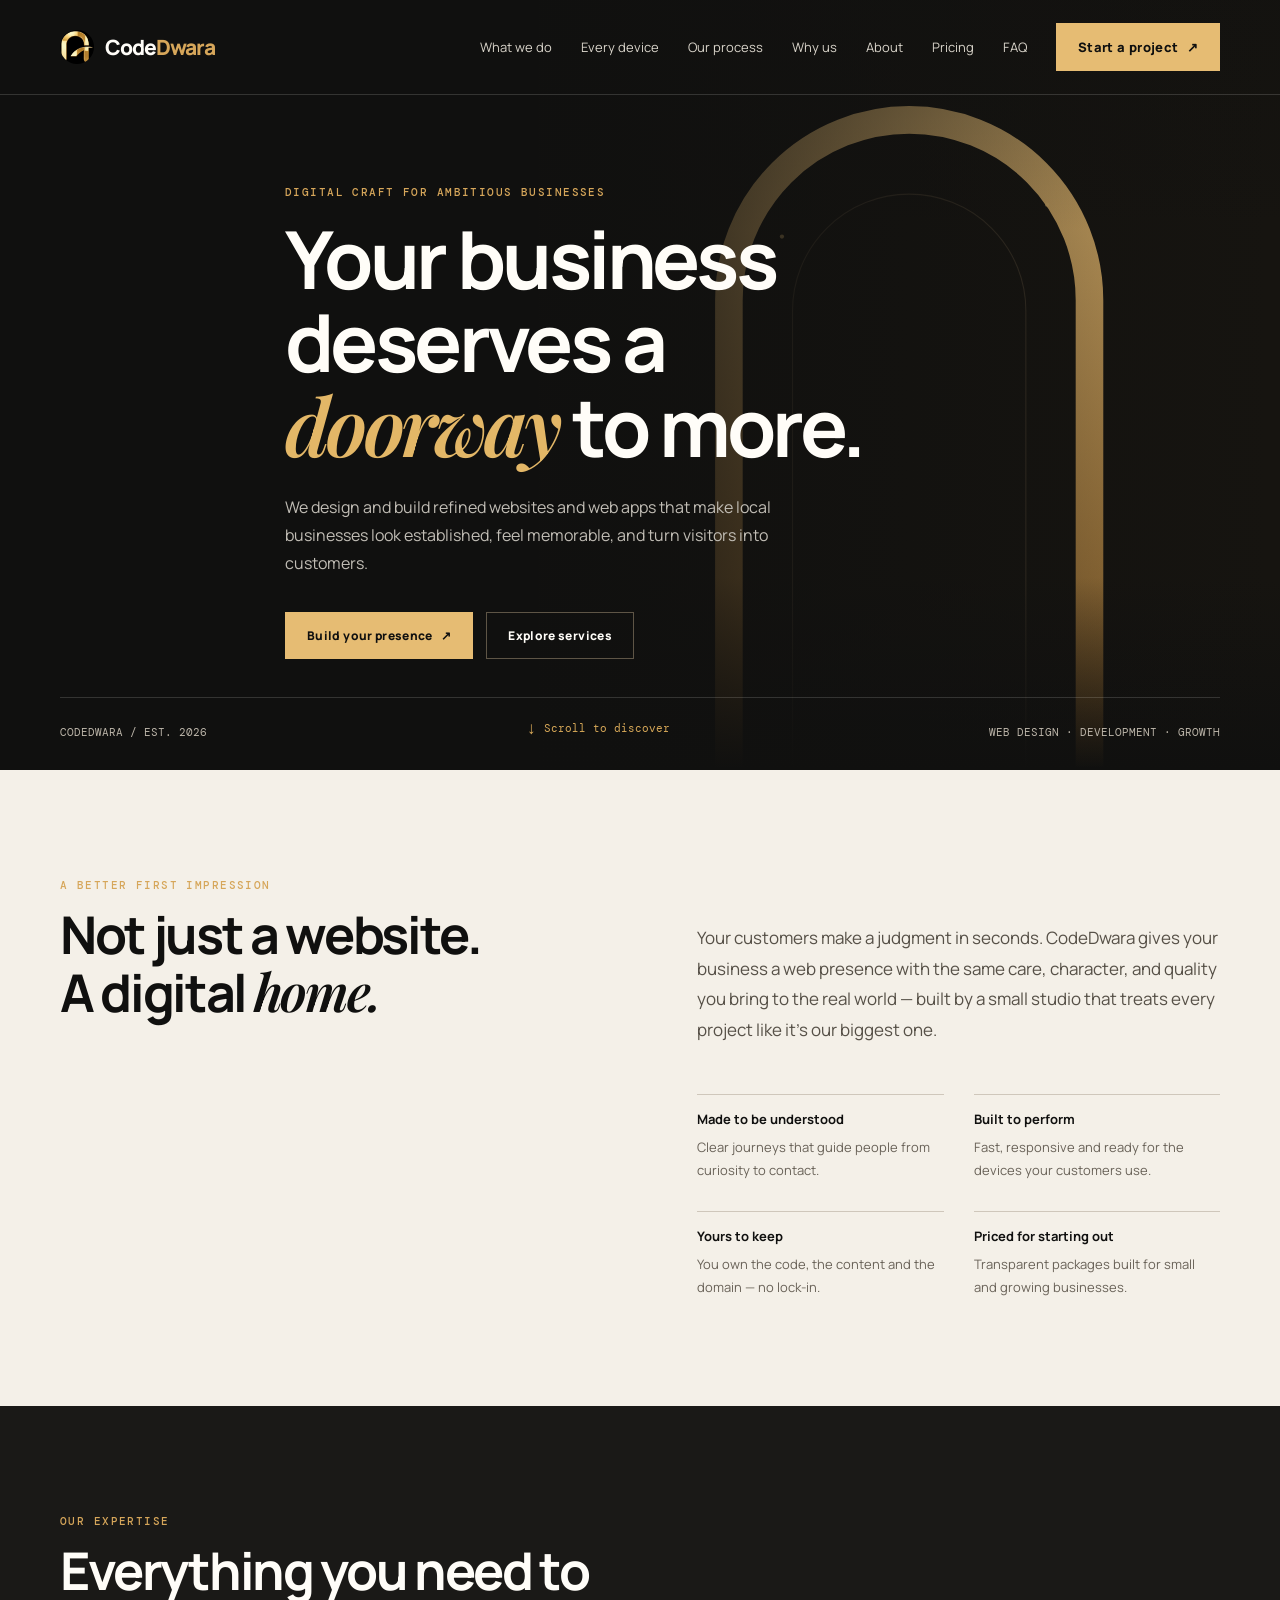
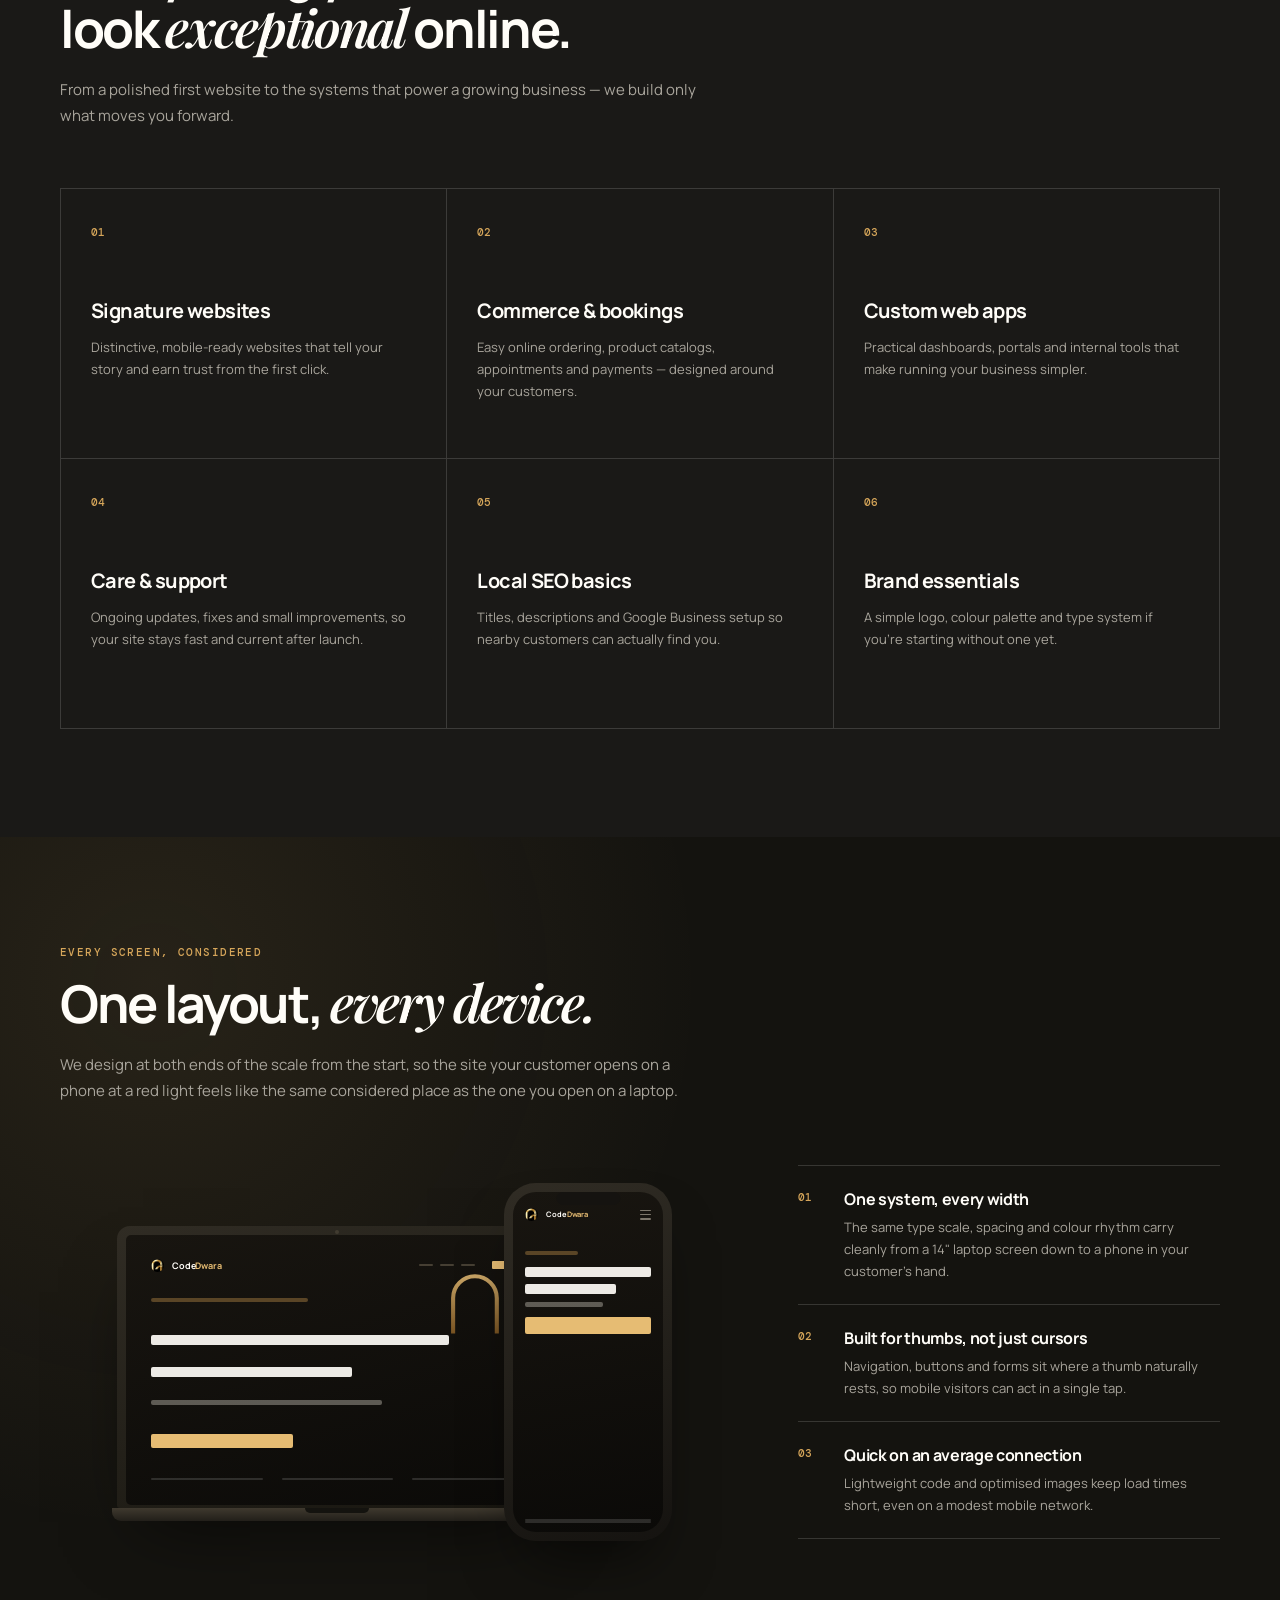
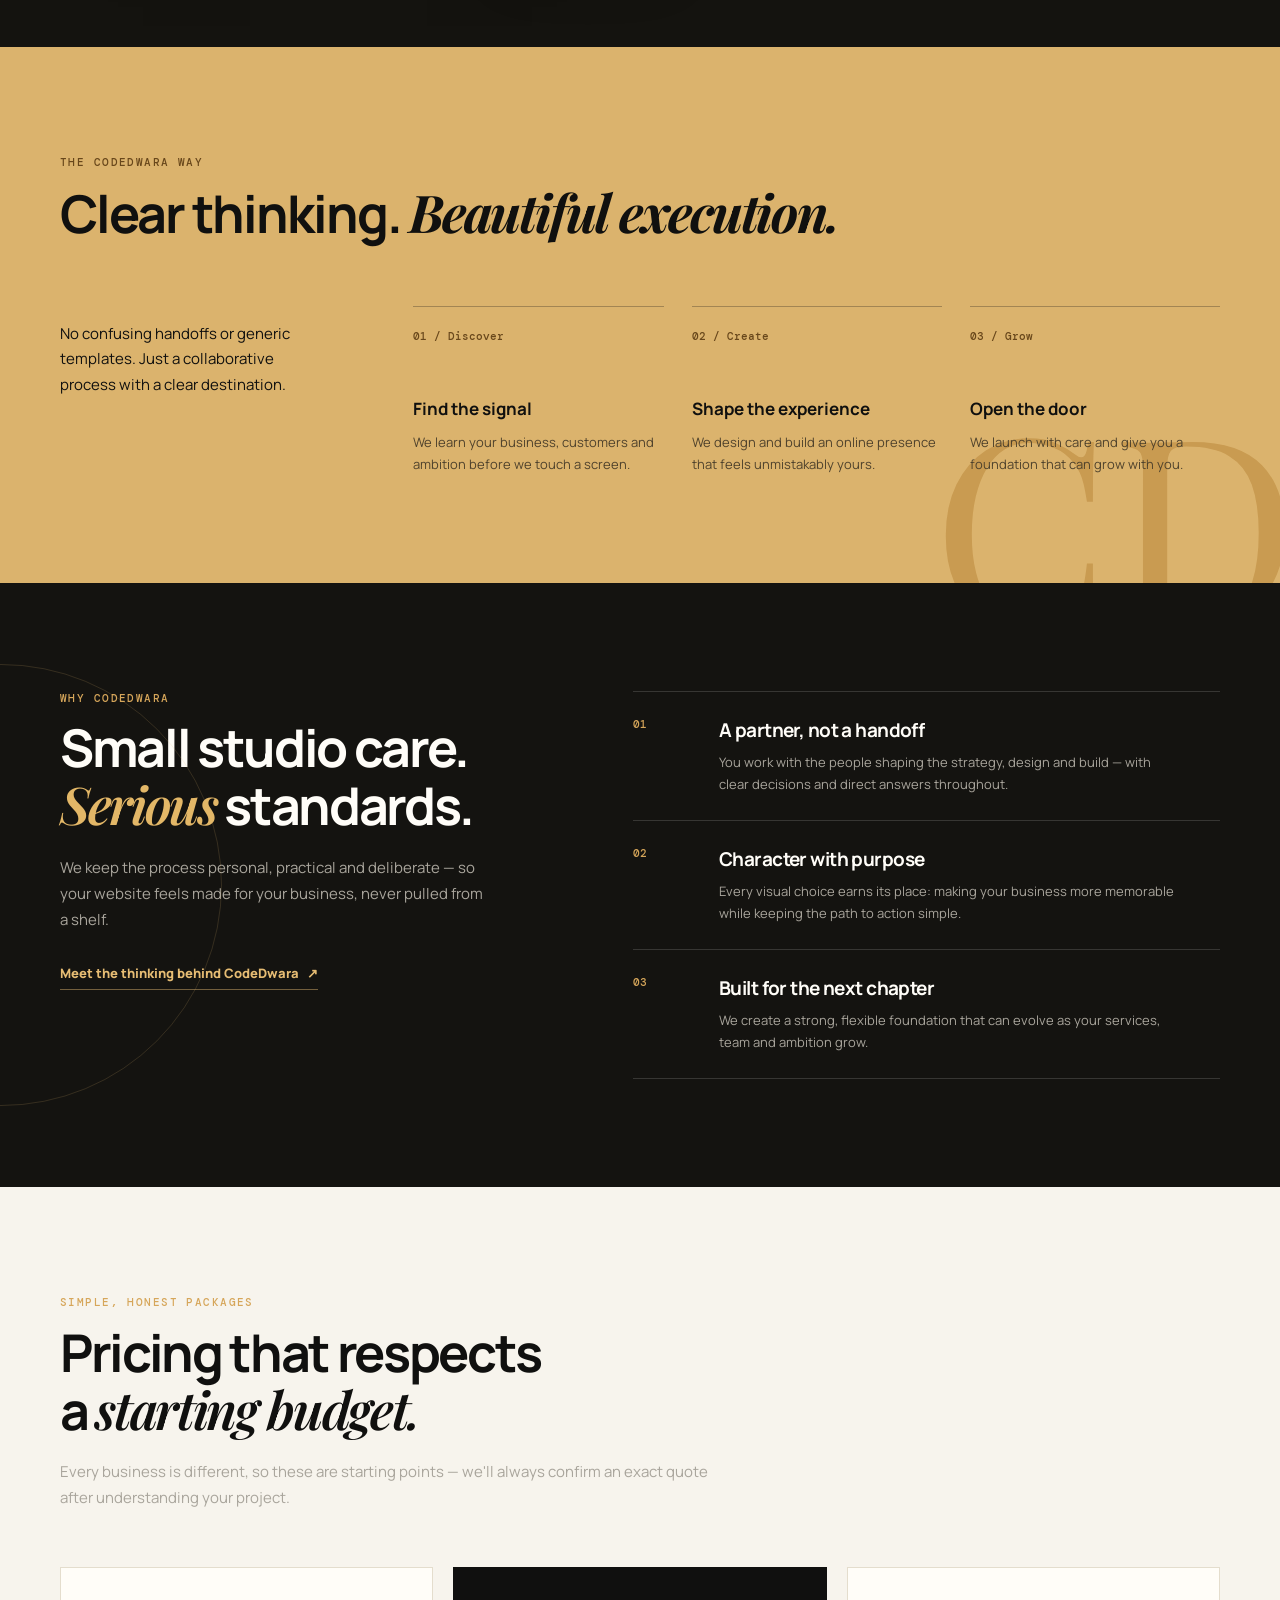
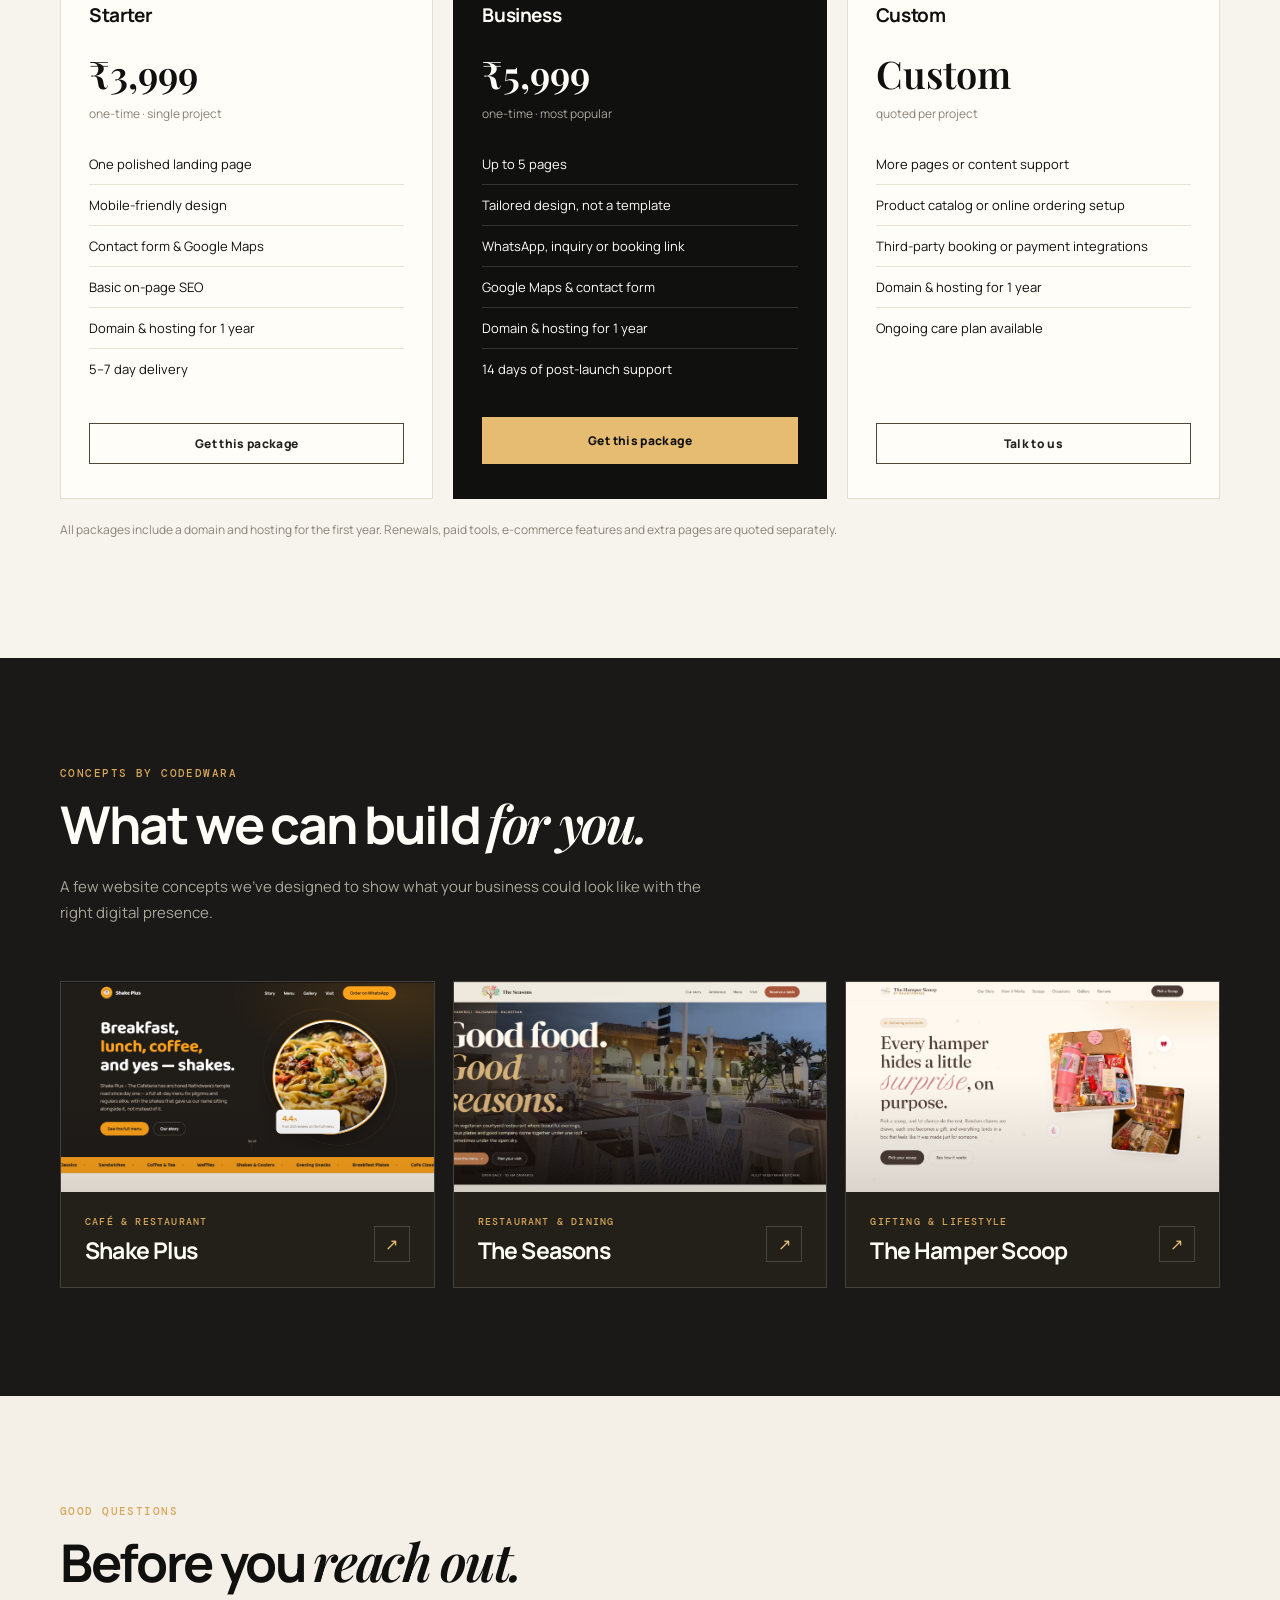
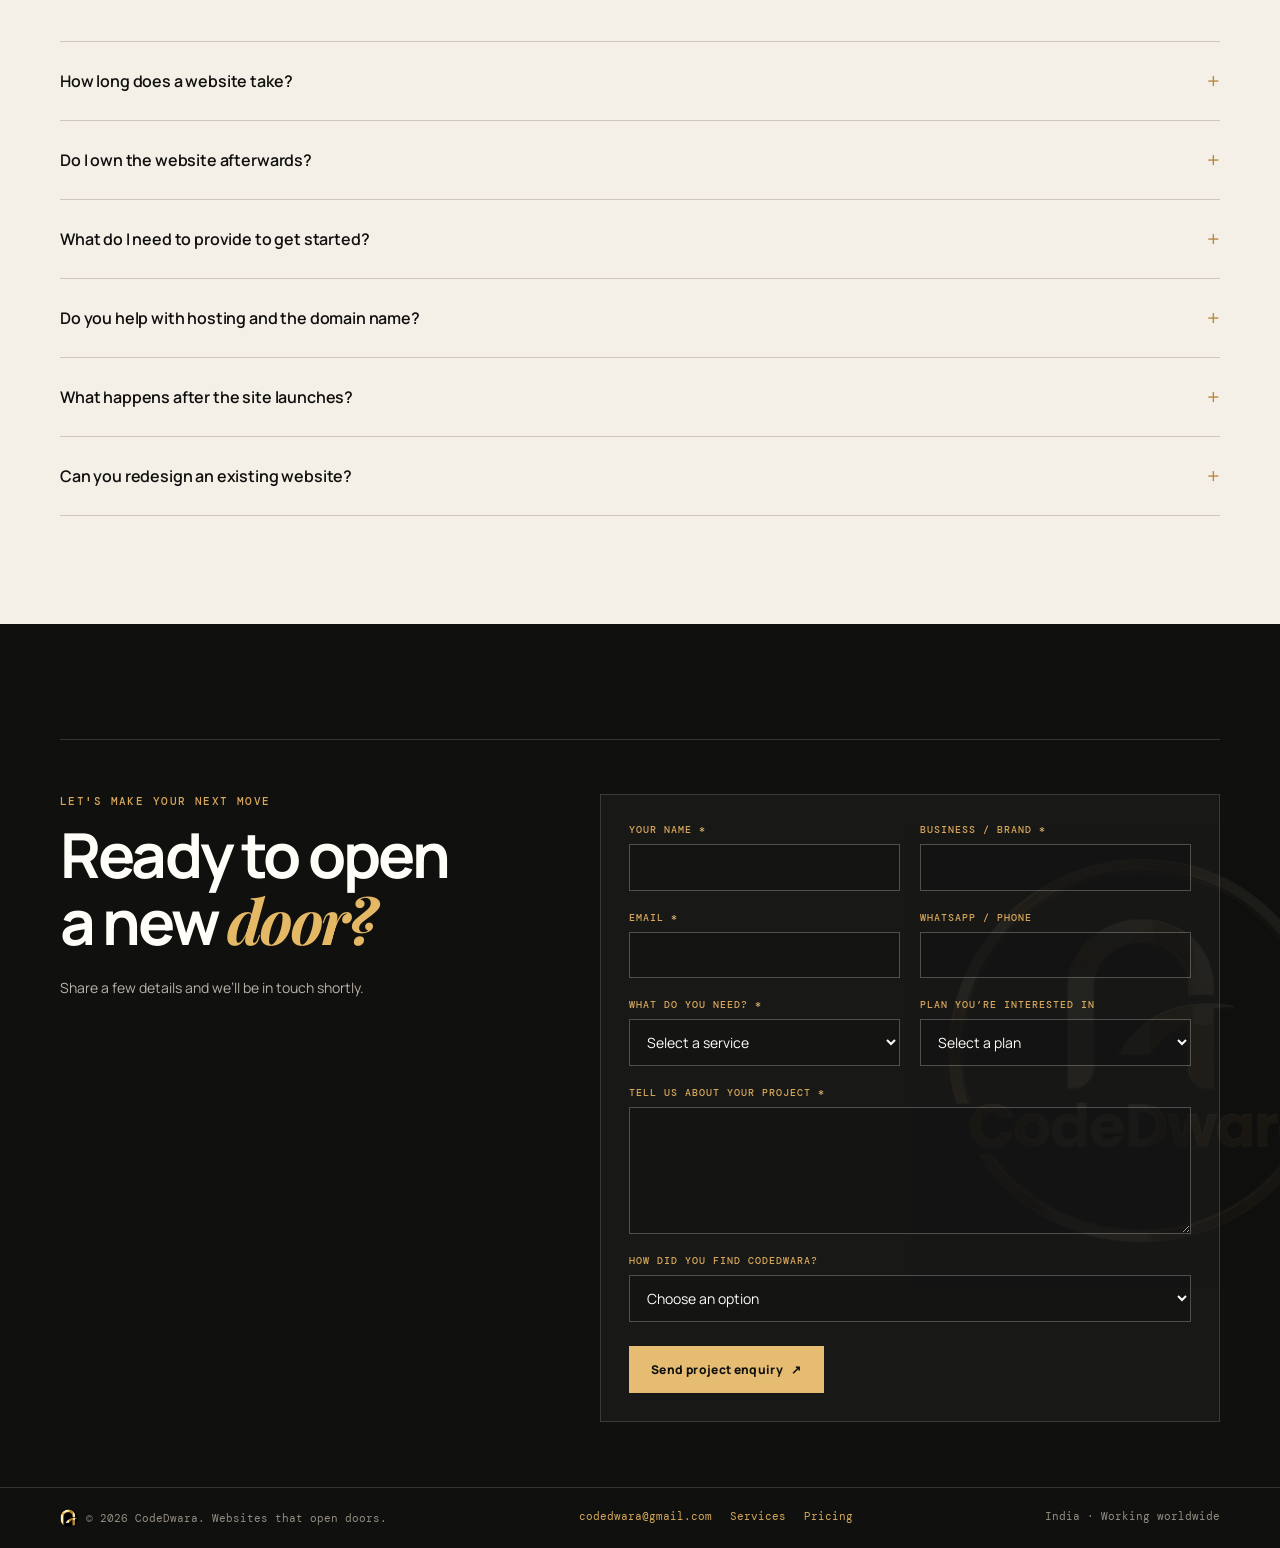
==== commit fcde172a: "Update index.html" ====
--- a/index.html
+++ b/index.html
@@ -623,40 +623,393 @@
 
 
     <section class="section work">
-
-      <div class="wrap">
-
-        <div class="heading">
-
-          <div class="eyebrow">Built for real businesses</div>
-
-          <h2>What we can build <i>for you.</i></h2>
-
-          <p>CodeDwara is a new studio — these are the kinds of experiences we design, not past client work. Your project could be our first featured case study.</p>
-
-        </div>
-
-        <div class="work-grid stagger">
-
-          <article class="work-card reveal">
-
-            <span class="work-label">For cafés & restaurants</span>
-
-            <h3>A table worth booking.</h3>
-
-            <p>Menus, reservations and delicious first impressions — all in one considered experience.</p>
-
-          </article>
-
-          <article class="work-card reveal sand">
-
-            <span class="work-label">For shops & brands</span>
-
-            <h3>Make the shelf digital.</h3>
-
-            <p>Showcase products beautifully and make buying feel effortless.</p>
-
-          </article>
+  <div class="wrap">
+
+    <div class="heading reveal">
+      <div class="eyebrow">Concepts by CodeDwara</div>
+      <h2>What we can build <i>for you.</i></h2>
+      <p>
+        A few website concepts we've designed to show what your business
+        could look like with the right digital presence.
+      </p>
+    </div>
+
+    <div class="work-grid concept-grid stagger">
+
+      <!-- Shake Plus -->
+      <article class="work-card concept-card reveal">
+        <a
+          href="https://shakeplus-concept.vercel.app"
+          target="_blank"
+          rel="noopener noreferrer"
+          class="concept-link"
+          aria-label="View Shake Plus live concept"
+        >
+          <div class="concept-image">
+            <img
+              src="assets/shakeplus-concept.png"
+              alt="Shake Plus website concept"
+              loading="lazy"
+            />
+            <span class="concept-view">View live concept <span>↗</span></span>
+          </div>
+
+          <div class="concept-content">
+            <div>
+              <span class="work-label">Café & Restaurant</span>
+              <h3>Shake Plus</h3>
+            </div>
+
+            <span class="concept-arrow">↗</span>
+          </div>
+        </a>
+      </article>
+
+
+      <!-- The Seasons -->
+      <article class="work-card concept-card reveal">
+        <a
+          href="https://the-seasons-concept.vercel.app"
+          target="_blank"
+          rel="noopener noreferrer"
+          class="concept-link"
+          aria-label="View The Seasons live concept"
+        >
+          <div class="concept-image">
+            <img
+              src="assets/seasons-concept.png"
+              alt="The Seasons restaurant website concept"
+              loading="lazy"
+            />
+            <span class="concept-view">View live concept <span>↗</span></span>
+          </div>
+
+          <div class="concept-content">
+            <div>
+              <span class="work-label">Restaurant & Dining</span>
+              <h3>The Seasons</h3>
+            </div>
+
+            <span class="concept-arrow">↗</span>
+          </div>
+        </a>
+      </article>
+
+
+      <!-- The Hamper Scoop -->
+      <article class="work-card concept-card reveal">
+        <a
+          href="https://the-hamper-scoop-concept.vercel.app"
+          target="_blank"
+          rel="noopener noreferrer"
+          class="concept-link"
+          aria-label="View The Hamper Scoop live concept"
+        >
+          <div class="concept-image">
+            <img
+              src="assets/hamperscoop-concept.png"
+              alt="The Hamper Scoop website concept"
+              loading="lazy"
+            />
+            <span class="concept-view">View live concept <span>↗</span></span>
+          </div>
+
+          <div class="concept-content">
+            <div>
+              <span class="work-label">Gifting & Lifestyle</span>
+              <h3>The Hamper Scoop</h3>
+            </div>
+
+            <span class="concept-arrow">↗</span>
+          </div>
+        </a>
+      </article>
+
+    </div>
+  </div>
+</section>
+
+
+
+    <section class="section faq" id="faq">
+
+  <div class="wrap">
+
+    <div class="heading">
+
+      <div class="eyebrow">Good questions</div>
+
+      <h2>Before you <i>reach out.</i></h2>
+
+    </div>
+
+
+
+    <div class="faq-list">
+
+
+
+      <details class="faq-item">
+
+        <summary>How long does a website take?</summary>
+
+        <div class="faq-answer">
+
+          <div class="faq-answer-inner">
+
+            <p>A Starter site typically takes 7–10 days once we have your content. Larger projects with bookings, stores or custom features usually take 3–6 weeks, depending on scope.</p>
+
+          </div>
+
+        </div>
+
+      </details>
+
+
+
+      <details class="faq-item">
+
+        <summary>Do I own the website afterwards?</summary>
+
+        <div class="faq-answer">
+
+          <div class="faq-answer-inner">
+
+            <p>Yes. Once the project is paid for, the code, content and design are yours. You also fully own your domain name and hosting account — we simply help you set them up.</p>
+
+          </div>
+
+        </div>
+
+      </details>
+
+
+
+      <details class="faq-item">
+
+        <summary>What do I need to provide to get started?</summary>
+
+        <div class="faq-answer">
+
+          <div class="faq-answer-inner">
+
+            <p>Your logo (if you have one), any existing photos or text, a list of pages or features you want, and a few examples of sites you like. We'll guide you through the rest.</p>
+
+          </div>
+
+        </div>
+
+      </details>
+
+
+
+      <details class="faq-item">
+
+        <summary>Do you help with hosting and the domain name?</summary>
+
+        <div class="faq-answer">
+
+          <div class="faq-answer-inner">
+
+            <p>Yes — we can register your domain, set up hosting, and walk you through it, or work with a domain and host you already have.</p>
+
+          </div>
+
+        </div>
+
+      </details>
+
+
+
+      <details class="faq-item">
+
+        <summary>What happens after the site launches?</summary>
+
+        <div class="faq-answer">
+
+          <div class="faq-answer-inner">
+
+            <p>Every package includes a short post-launch support window to fix any issues. After that, we offer optional ongoing care plans for updates, backups and small changes.</p>
+
+          </div>
+
+        </div>
+
+      </details>
+
+
+
+      <details class="faq-item">
+
+        <summary>Can you redesign an existing website?</summary>
+
+        <div class="faq-answer">
+
+          <div class="faq-answer-inner">
+
+            <p>Yes. We'll review what you have, keep what's working, and rebuild the rest to look sharper and perform better.</p>
+
+          </div>
+
+        </div>
+
+      </details>
+
+
+
+    </div>
+
+  </div>
+
+</section>
+
+
+
+    <section class="cta" id="contact">
+
+      <div class="wrap cta-box contact-box">
+
+        <div class="contact-intro">
+
+          <div class="eyebrow">Let's make your next move</div>
+
+          <h2>Ready to open a new <i>door?</i></h2>
+
+          <p>Share a few details and we’ll be in touch shortly.</p>
+
+        </div>
+
+        <form class="project-form" id="projectForm" novalidate>
+
+          <div class="form-grid">
+
+            <div class="form-field">
+
+              <label for="name">Your name <span aria-hidden="true">*</span></label>
+
+              <input id="name" name="name" type="text" autocomplete="name" required maxlength="100">
+
+            </div>
+
+            <div class="form-field">
+
+              <label for="business">Business / brand <span aria-hidden="true">*</span></label>
+
+              <input id="business" name="business" type="text" autocomplete="organization" required maxlength="120">
+
+            </div>
+
+            <div class="form-field">
+
+              <label for="email">Email <span aria-hidden="true">*</span></label>
+
+              <input id="email" name="email" type="email" autocomplete="email" required maxlength="254">
+
+            </div>
+
+            <div class="form-field">
+
+              <label for="phone">WhatsApp / phone</label>
+
+              <input id="phone" name="phone" type="tel" autocomplete="tel" maxlength="30">
+
+            </div>
+
+            <div class="form-field">
+
+              <label for="service">What do you need? <span aria-hidden="true">*</span></label>
+
+              <select id="service" name="service" required>
+
+                <option value="" selected disabled>Select a service</option>
+
+                <option>New website</option>
+
+                <option>Website redesign</option>
+
+                <option>E-commerce</option>
+
+                <option>Booking or enquiry website</option>
+
+                <option>Custom web app</option>
+
+                <option>Other</option>
+
+              </select>
+
+            </div>
+
+            <div class="form-field">
+
+              <label for="plan">Plan you’re interested in</label>
+
+              <select id="plan" name="plan">
+
+                <option value="" selected disabled>Select a plan</option>
+
+                <option>Standard</option>
+
+                <option>Business</option>
+
+                <option>Custom</option>
+
+                <option>Not sure yet</option>
+
+              </select>
+
+            </div>
+
+            <div class="form-field form-field--full">
+
+              <label for="message">Tell us about your project <span aria-hidden="true">*</span></label>
+
+              <textarea id="message" name="message" rows="5" required minlength="20" maxlength="3000"></textarea>
+
+            </div>
+
+            <div class="form-field form-field--full">
+
+              <label for="source">How did you find CodeDwara?</label>
+
+              <select id="source" name="source">
+
+                <option value="" selected disabled>Choose an option</option>
+
+                <option>Instagram</option>
+
+                <option>Google search</option>
+
+                <option>Referral</option>
+
+                <option>Other</option>
+
+              </select>
+
+            </div>
+
+          </div>
+
+          <div class="form-honeypot" aria-hidden="true">
+
+            <label for="companyWebsite">Company website</label>
+
+            <input id="companyWebsite" name="companyWebsite" type="text" tabindex="-1" autocomplete="off">
+
+          </div>
+
+          <p class="form-error" id="formError" role="alert" hidden></p>
+
+          <button class="button" type="submit"><span class="button-label">Send project enquiry</span> <span class="arrow" aria-hidden="true">↗</span></button>
+
+        </form>
+
+        <div class="form-success" id="formSuccess" role="status" hidden tabindex="-1">
+
+          <div class="eyebrow">Enquiry received</div>
+
+          <h3>Thank you for getting in touch.</h3>
+
+          <p>We’ve received your project enquiry and will get back to you shortly.</p>
 
         </div>
 
@@ -664,324 +1017,36 @@
 
     </section>
 
-
-
-    <section class="section faq" id="faq">
-
-  <div class="wrap">
-
-    <div class="heading">
-
-      <div class="eyebrow">Good questions</div>
-
-      <h2>Before you <i>reach out.</i></h2>
+  </main>
+
+
+
+  <footer class="footer">
+
+    <div class="wrap">
+
+      <span class="footer-brand">
+
+        <img class="brand-icon footer-icon" src="assets/logo-icon.png" alt="" width="18" height="18">
+
+        © 2026 CodeDwara. Websites that open doors.
+
+      </span>
+
+      <div class="footer-links">
+
+        <a href="mailto:codedwara@gmail.com">codedwara@gmail.com</a>
+
+        <a href="#services">Services</a>
+
+        <a href="#pricing">Pricing</a>
+
+      </div>
+
+      <span>India · Working worldwide</span>
 
     </div>
 
-
-
-    <div class="faq-list">
-
-
-
-      <details class="faq-item">
-
-        <summary>How long does a website take?</summary>
-
-        <div class="faq-answer">
-
-          <div class="faq-answer-inner">
-
-            <p>A Starter site typically takes 7–10 days once we have your content. Larger projects with bookings, stores or custom features usually take 3–6 weeks, depending on scope.</p>
-
-          </div>
-
-        </div>
-
-      </details>
-
-
-
-      <details class="faq-item">
-
-        <summary>Do I own the website afterwards?</summary>
-
-        <div class="faq-answer">
-
-          <div class="faq-answer-inner">
-
-            <p>Yes. Once the project is paid for, the code, content and design are yours. You also fully own your domain name and hosting account — we simply help you set them up.</p>
-
-          </div>
-
-        </div>
-
-      </details>
-
-
-
-      <details class="faq-item">
-
-        <summary>What do I need to provide to get started?</summary>
-
-        <div class="faq-answer">
-
-          <div class="faq-answer-inner">
-
-            <p>Your logo (if you have one), any existing photos or text, a list of pages or features you want, and a few examples of sites you like. We'll guide you through the rest.</p>
-
-          </div>
-
-        </div>
-
-      </details>
-
-
-
-      <details class="faq-item">
-
-        <summary>Do you help with hosting and the domain name?</summary>
-
-        <div class="faq-answer">
-
-          <div class="faq-answer-inner">
-
-            <p>Yes — we can register your domain, set up hosting, and walk you through it, or work with a domain and host you already have.</p>
-
-          </div>
-
-        </div>
-
-      </details>
-
-
-
-      <details class="faq-item">
-
-        <summary>What happens after the site launches?</summary>
-
-        <div class="faq-answer">
-
-          <div class="faq-answer-inner">
-
-            <p>Every package includes a short post-launch support window to fix any issues. After that, we offer optional ongoing care plans for updates, backups and small changes.</p>
-
-          </div>
-
-        </div>
-
-      </details>
-
-
-
-      <details class="faq-item">
-
-        <summary>Can you redesign an existing website?</summary>
-
-        <div class="faq-answer">
-
-          <div class="faq-answer-inner">
-
-            <p>Yes. We'll review what you have, keep what's working, and rebuild the rest to look sharper and perform better.</p>
-
-          </div>
-
-        </div>
-
-      </details>
-
-
-
-    </div>
-
-  </div>
-
-</section>
-
-
-
-    <section class="cta" id="contact">
-
-      <div class="wrap cta-box contact-box">
-
-        <div class="contact-intro">
-
-          <div class="eyebrow">Let's make your next move</div>
-
-          <h2>Ready to open a new <i>door?</i></h2>
-
-          <p>Share a few details and we’ll be in touch shortly.</p>
-
-        </div>
-
-        <form class="project-form" id="projectForm" novalidate>
-
-          <div class="form-grid">
-
-            <div class="form-field">
-
-              <label for="name">Your name <span aria-hidden="true">*</span></label>
-
-              <input id="name" name="name" type="text" autocomplete="name" required maxlength="100">
-
-            </div>
-
-            <div class="form-field">
-
-              <label for="business">Business / brand <span aria-hidden="true">*</span></label>
-
-              <input id="business" name="business" type="text" autocomplete="organization" required maxlength="120">
-
-            </div>
-
-            <div class="form-field">
-
-              <label for="email">Email <span aria-hidden="true">*</span></label>
-
-              <input id="email" name="email" type="email" autocomplete="email" required maxlength="254">
-
-            </div>
-
-            <div class="form-field">
-
-              <label for="phone">WhatsApp / phone</label>
-
-              <input id="phone" name="phone" type="tel" autocomplete="tel" maxlength="30">
-
-            </div>
-
-            <div class="form-field">
-
-              <label for="service">What do you need? <span aria-hidden="true">*</span></label>
-
-              <select id="service" name="service" required>
-
-                <option value="" selected disabled>Select a service</option>
-
-                <option>New website</option>
-
-                <option>Website redesign</option>
-
-                <option>E-commerce</option>
-
-                <option>Booking or enquiry website</option>
-
-                <option>Custom web app</option>
-
-                <option>Other</option>
-
-              </select>
-
-            </div>
-
-            <div class="form-field">
-
-              <label for="plan">Plan you’re interested in</label>
-
-              <select id="plan" name="plan">
-
-                <option value="" selected disabled>Select a plan</option>
-
-                <option>Standard</option>
-
-                <option>Business</option>
-
-                <option>Custom</option>
-
-                <option>Not sure yet</option>
-
-              </select>
-
-            </div>
-
-            <div class="form-field form-field--full">
-
-              <label for="message">Tell us about your project <span aria-hidden="true">*</span></label>
-
-              <textarea id="message" name="message" rows="5" required minlength="20" maxlength="3000"></textarea>
-
-            </div>
-
-            <div class="form-field form-field--full">
-
-              <label for="source">How did you find CodeDwara?</label>
-
-              <select id="source" name="source">
-
-                <option value="" selected disabled>Choose an option</option>
-
-                <option>Instagram</option>
-
-                <option>Google search</option>
-
-                <option>Referral</option>
-
-                <option>Other</option>
-
-              </select>
-
-            </div>
-
-          </div>
-
-          <div class="form-honeypot" aria-hidden="true">
-
-            <label for="companyWebsite">Company website</label>
-
-            <input id="companyWebsite" name="companyWebsite" type="text" tabindex="-1" autocomplete="off">
-
-          </div>
-
-          <p class="form-error" id="formError" role="alert" hidden></p>
-
-          <button class="button" type="submit"><span class="button-label">Send project enquiry</span> <span class="arrow" aria-hidden="true">↗</span></button>
-
-        </form>
-
-        <div class="form-success" id="formSuccess" role="status" hidden tabindex="-1">
-
-          <div class="eyebrow">Enquiry received</div>
-
-          <h3>Thank you for getting in touch.</h3>
-
-          <p>We’ve received your project enquiry and will get back to you shortly.</p>
-
-        </div>
-
-      </div>
-
-    </section>
-
-  </main>
-
-
-
-  <footer class="footer">
-
-    <div class="wrap">
-
-      <span class="footer-brand">
-
-        <img class="brand-icon footer-icon" src="assets/logo-icon.png" alt="" width="18" height="18">
-
-        © 2026 CodeDwara. Websites that open doors.
-
-      </span>
-
-      <div class="footer-links">
-
-        <a href="mailto:codedwara@gmail.com">codedwara@gmail.com</a>
-
-        <a href="#services">Services</a>
-
-        <a href="#pricing">Pricing</a>
-
-      </div>
-
-      <span>India · Working worldwide</span>
-
-    </div>
-
   </footer>
 
 
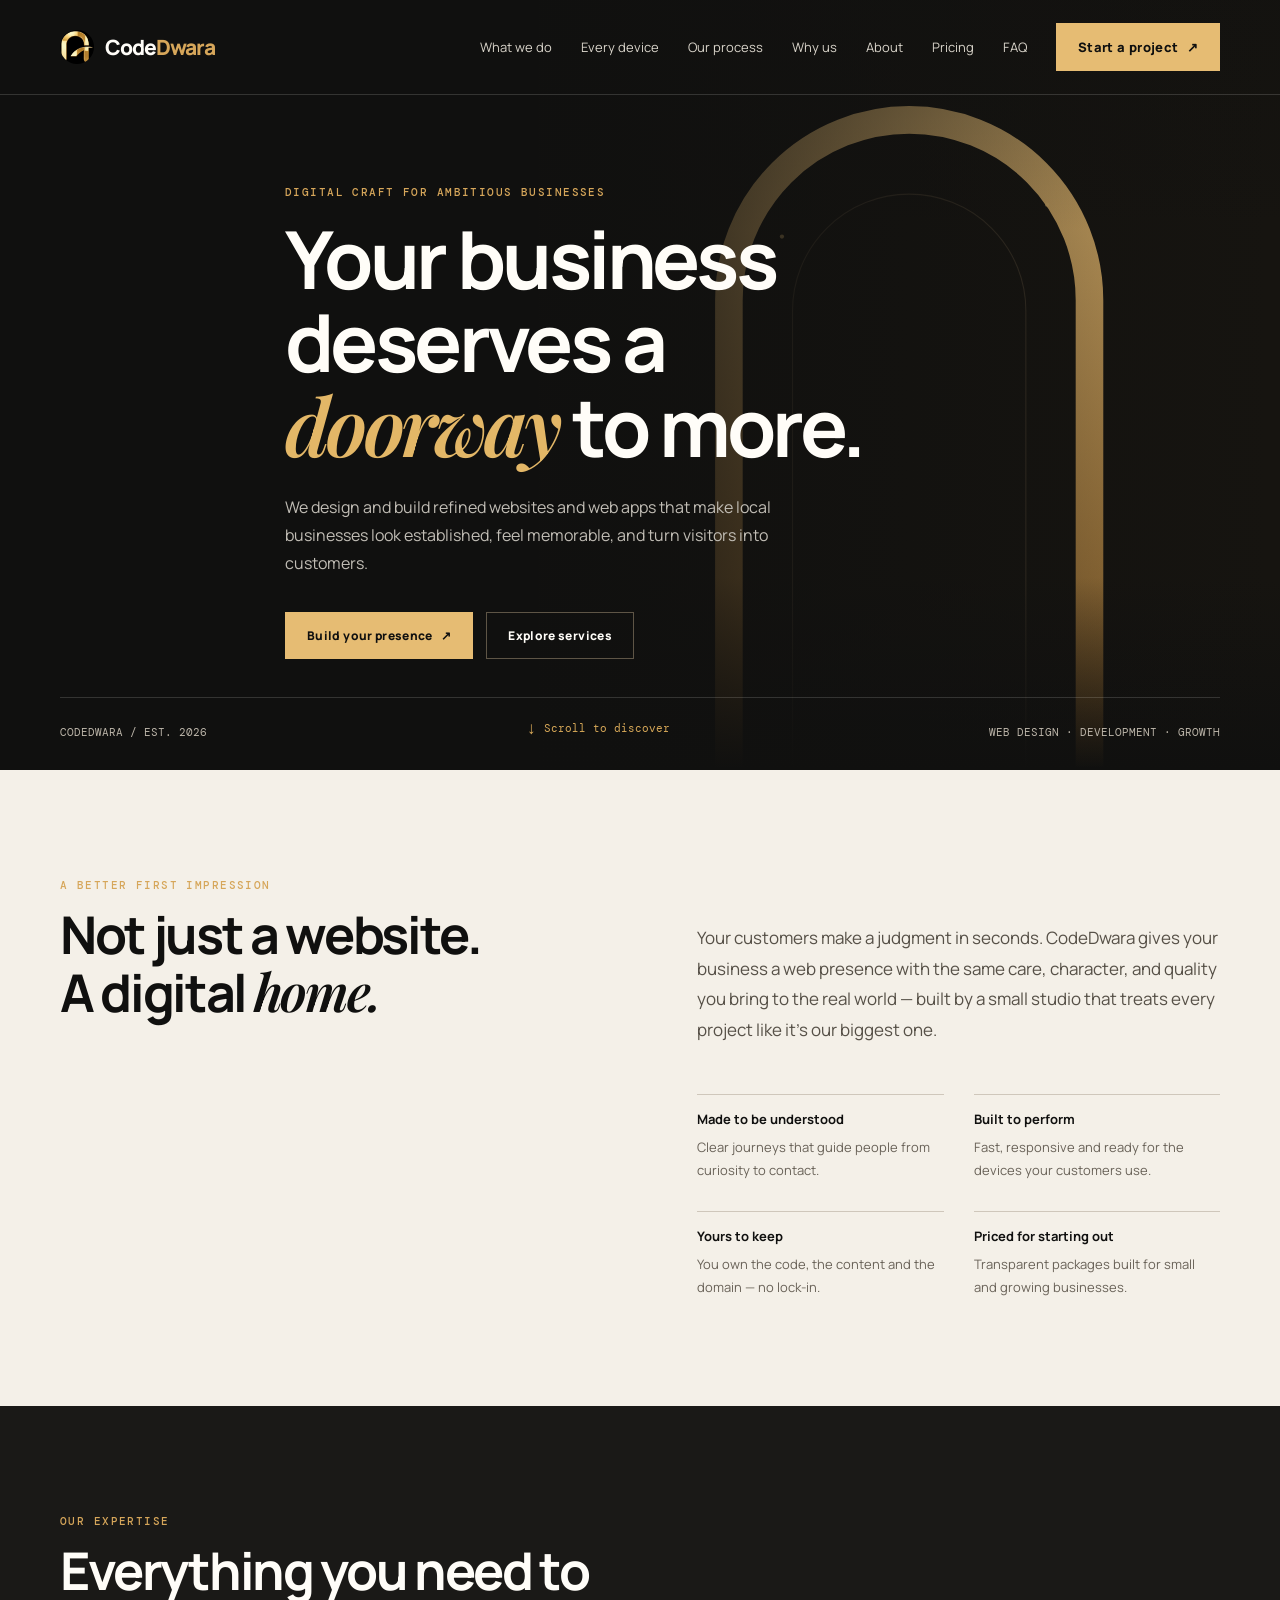
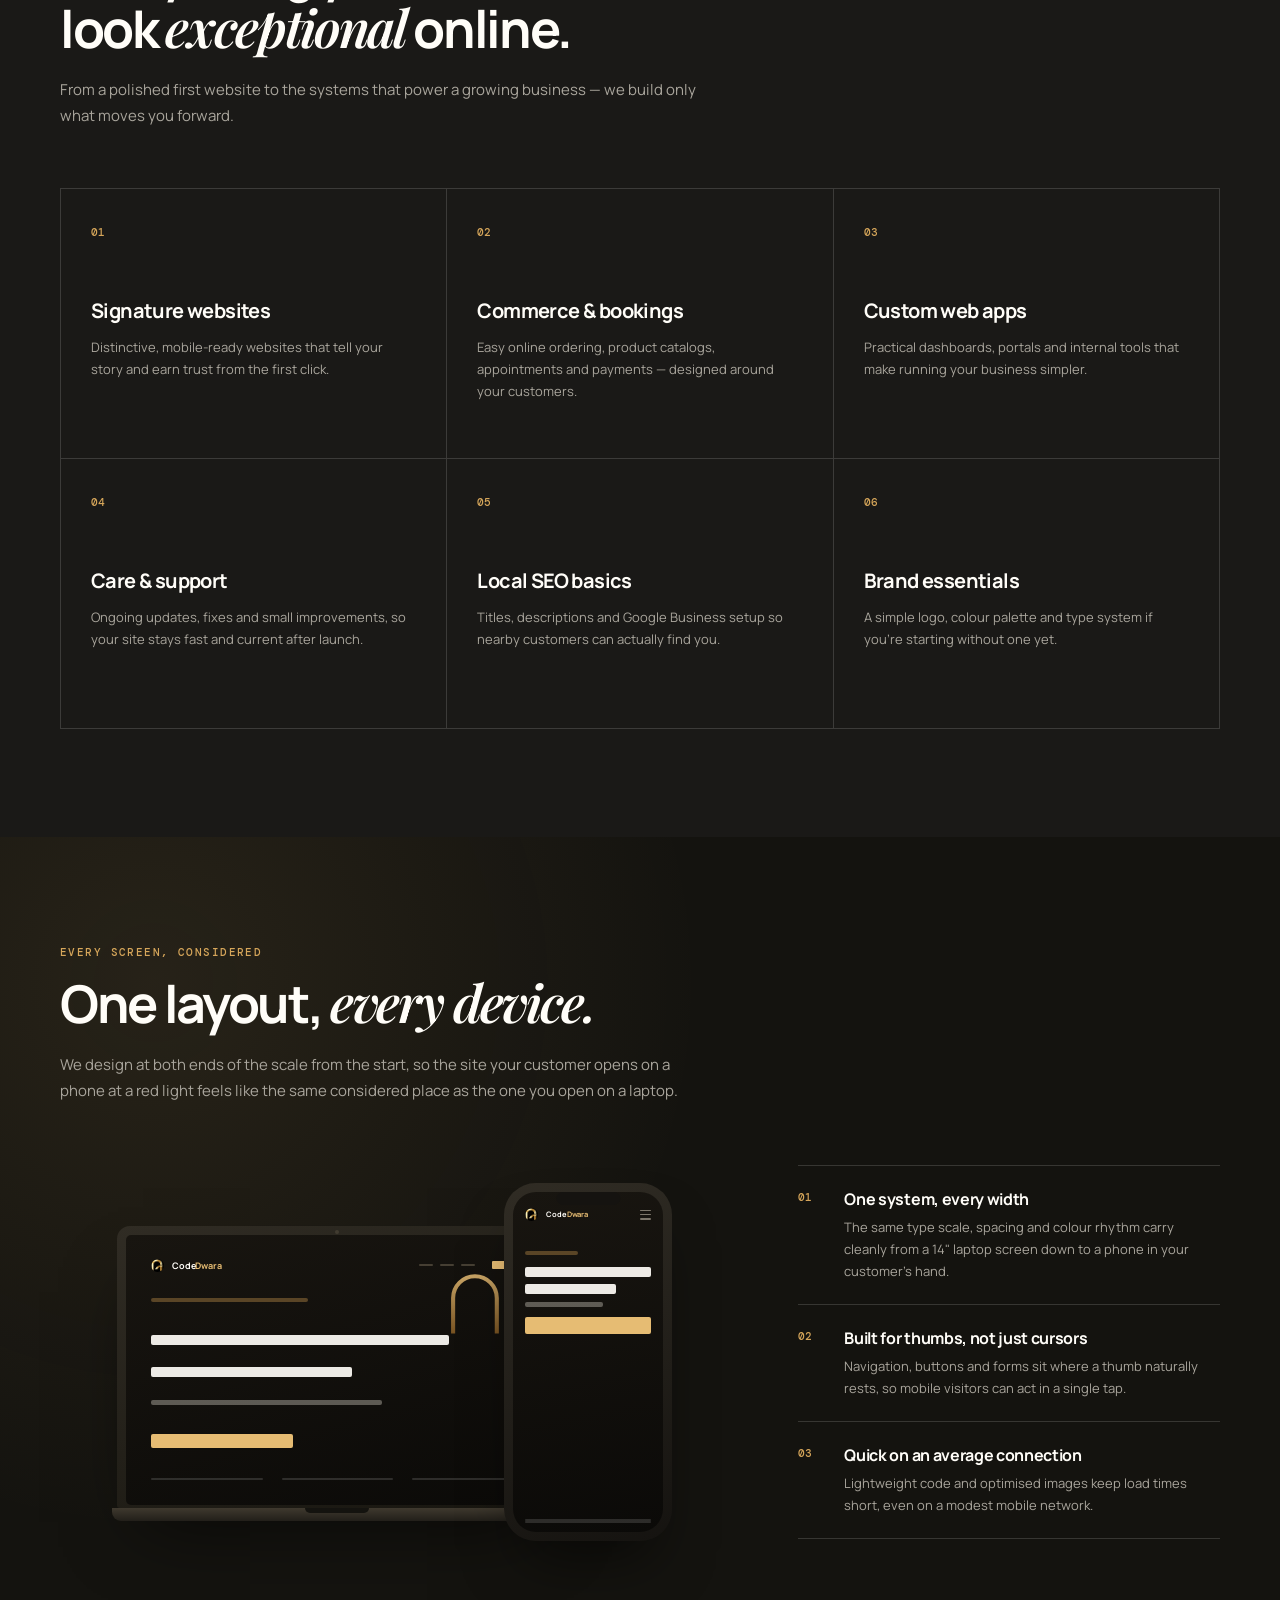
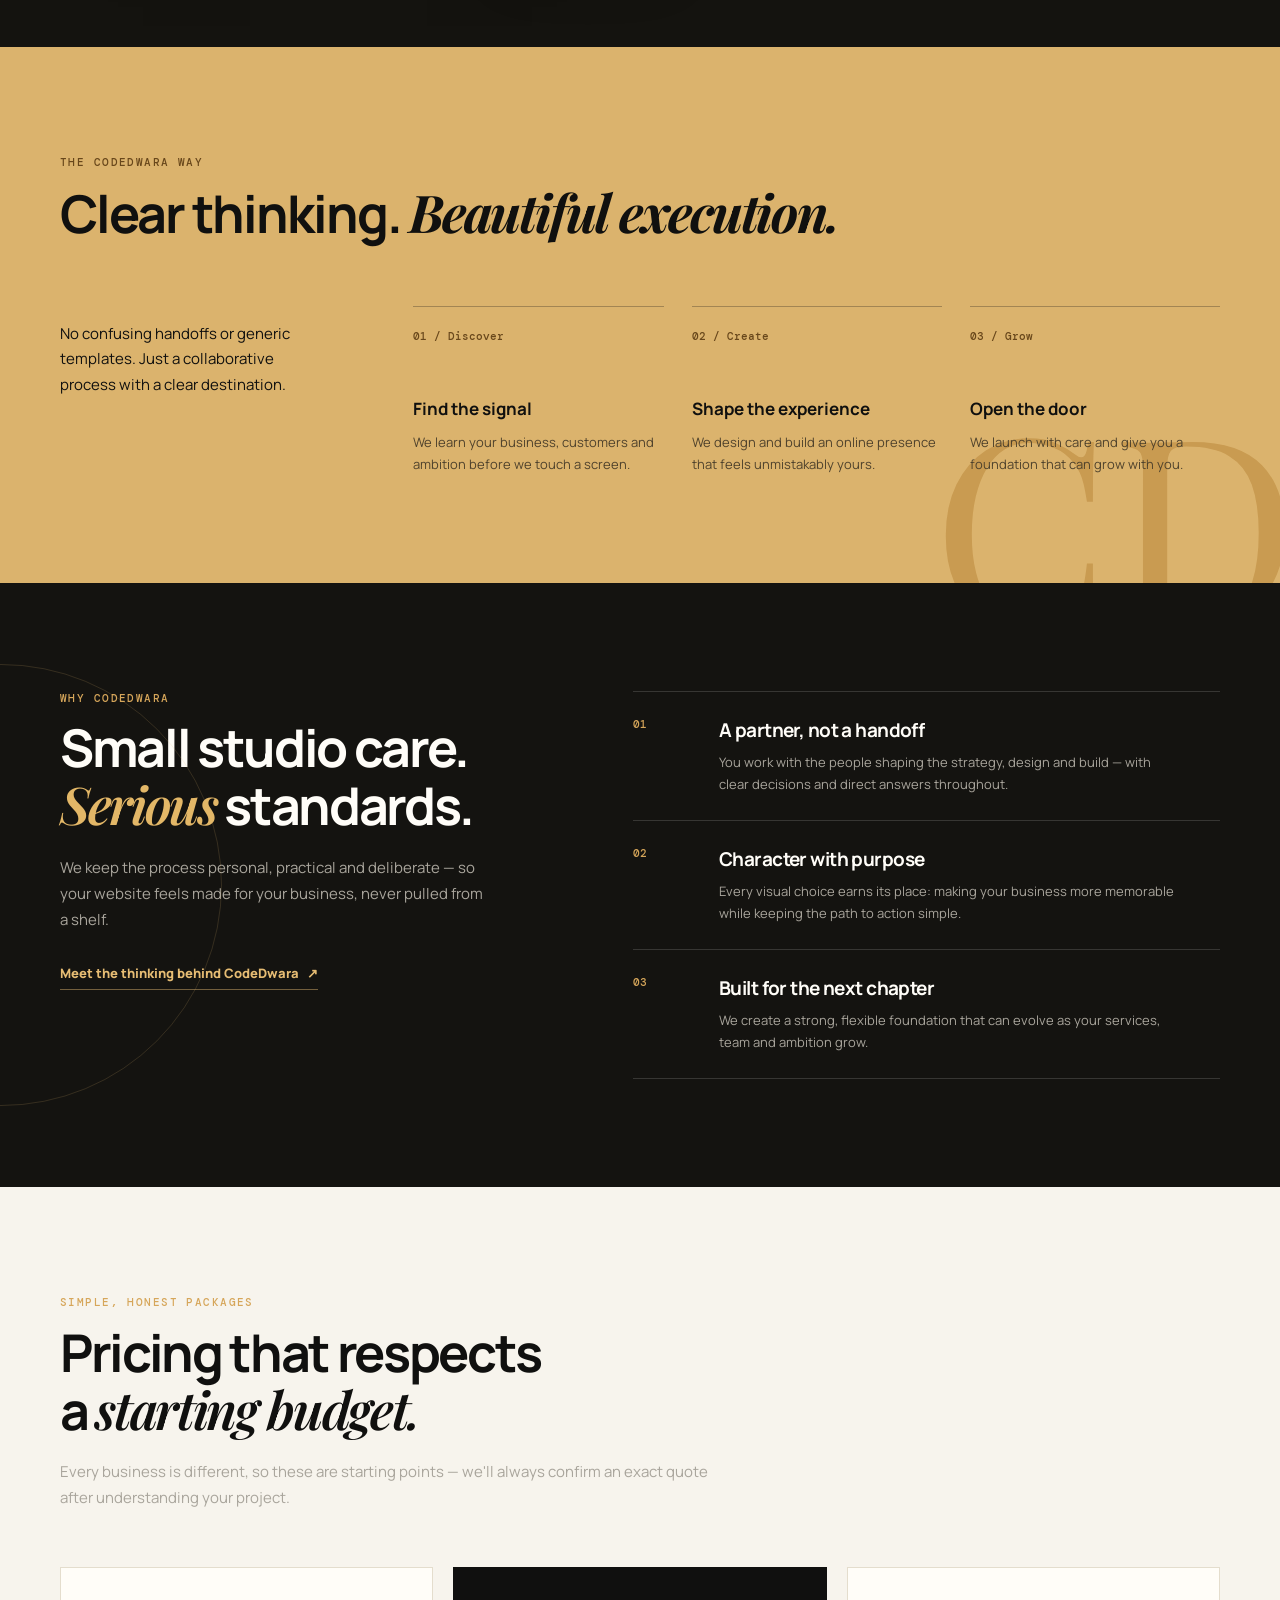
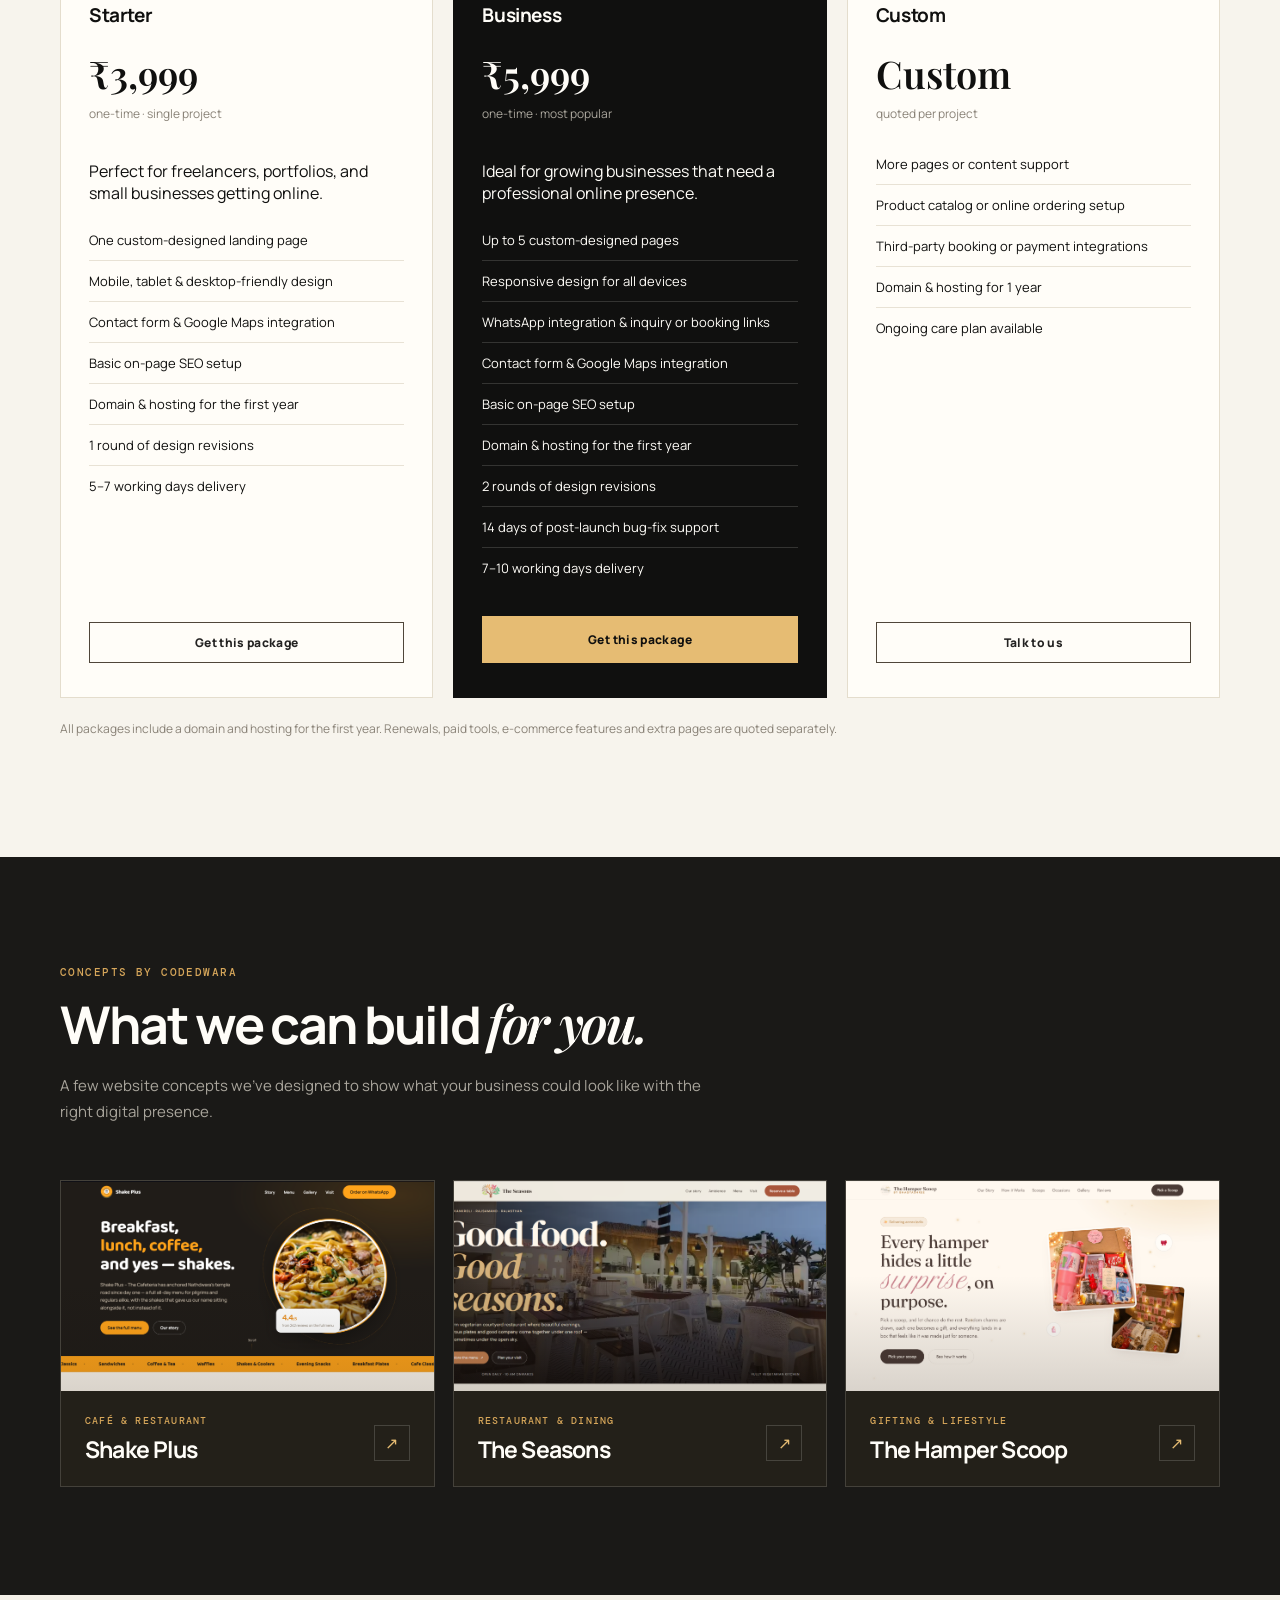
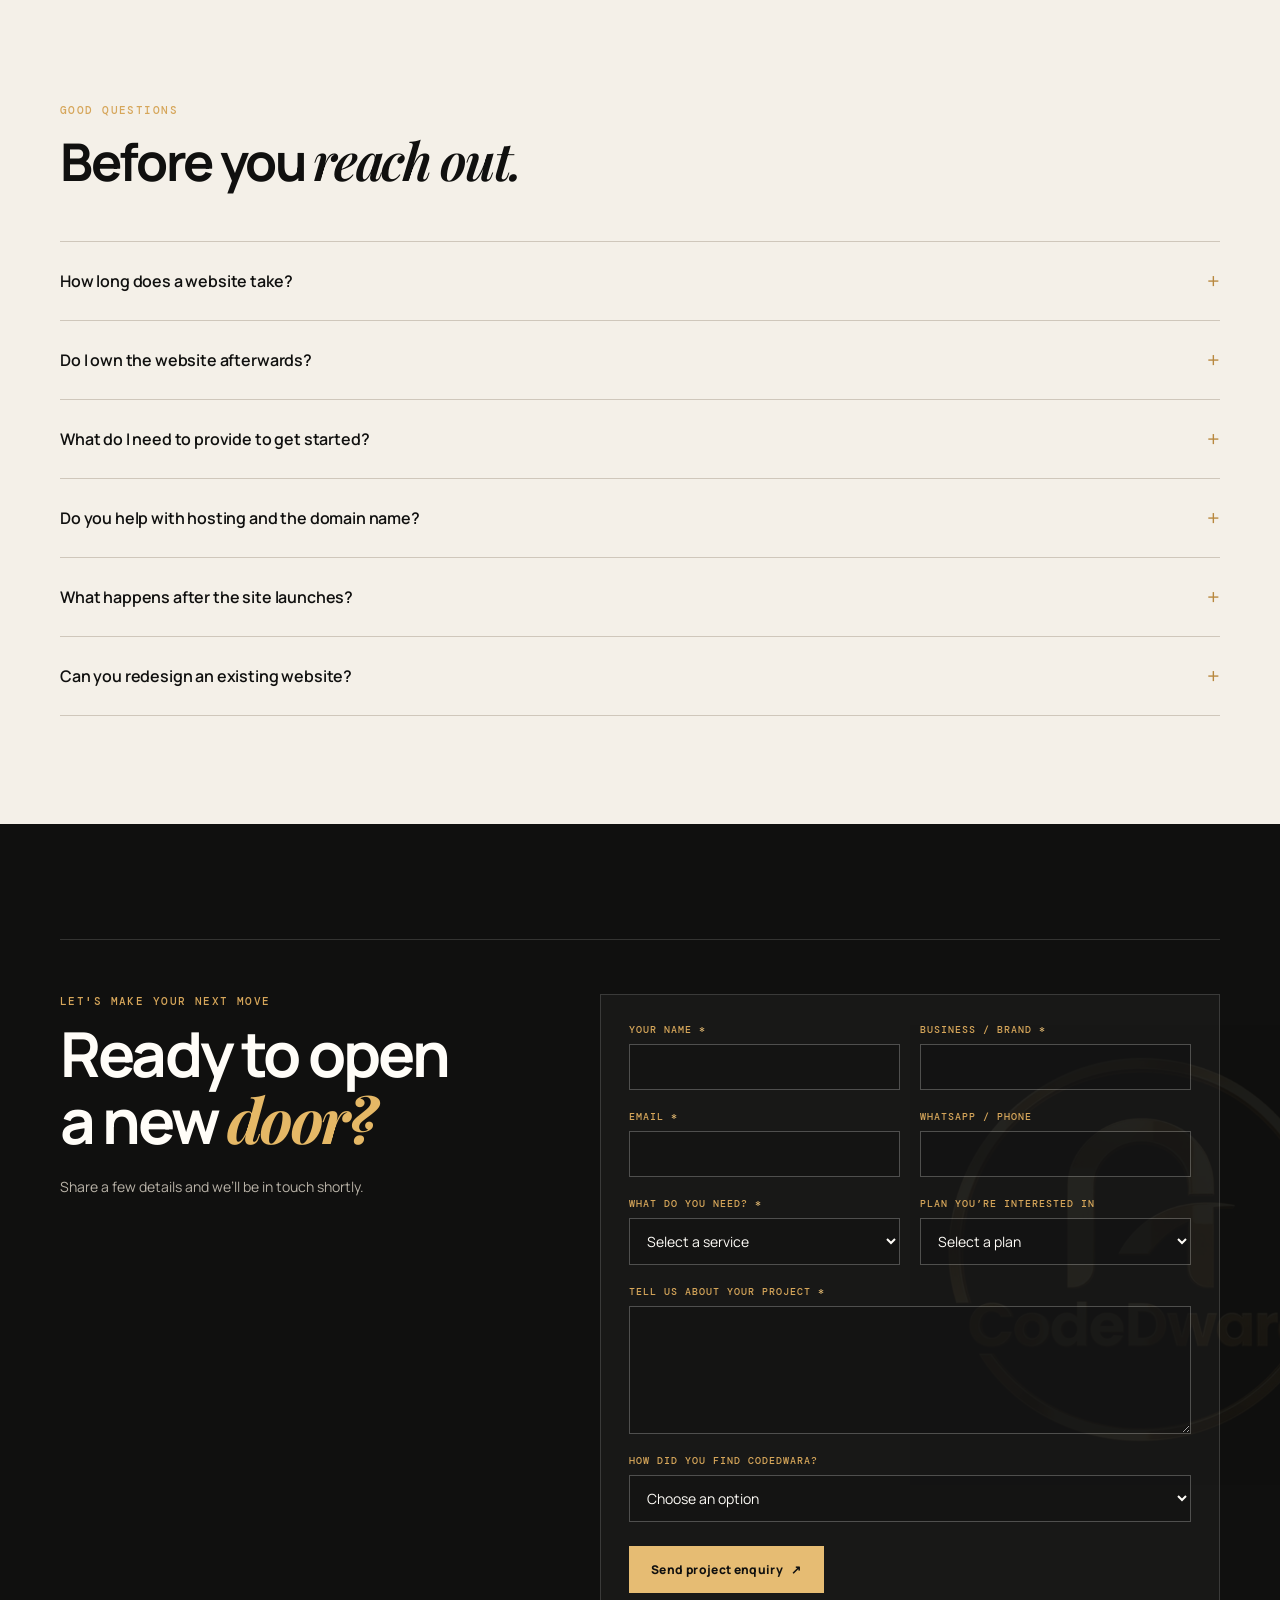
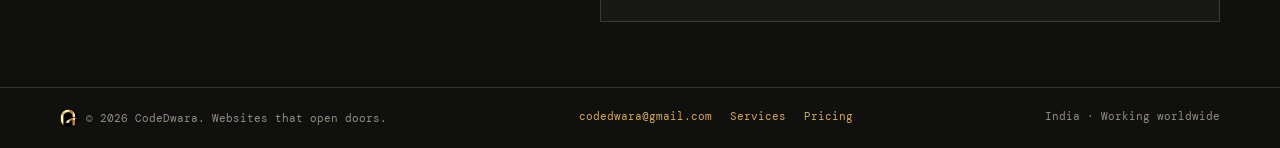
==== commit 0f8d2fda: "Update index.html" ====
--- a/index.html
+++ b/index.html
@@ -534,25 +534,21 @@
 
             <h3>Starter</h3>
 
-            <div class="amount">₹3,999</div>
-
-            <div class="cadence">one-time · single project</div>
-
-            <ul>
-
-              <li>One polished landing page</li>
-
-              <li>Mobile-friendly design</li>
-
-              <li>Contact form & Google Maps</li>
-
-              <li>Basic on-page SEO</li>
-
-              <li>Domain & hosting for 1 year</li>
-
-              <li>5–7 day delivery</li>
-
-            </ul>
+  <div class="amount">₹3,999</div>
+
+  <div class="cadence">one-time · single project</div>
+
+  <p>Perfect for freelancers, portfolios, and small businesses getting online.</p>
+
+  <ul>
+    <li>One custom-designed landing page</li>
+    <li>Mobile, tablet & desktop-friendly design</li>
+    <li>Contact form & Google Maps integration</li>
+    <li>Basic on-page SEO setup</li>
+    <li>Domain & hosting for the first year</li>
+    <li>1 round of design revisions</li>
+    <li>5–7 working days delivery</li>
+  </ul>
 
             <a href="#contact" class="button ghost">Get this package</a>
 
@@ -560,27 +556,25 @@
 
           <div class="price-card reveal highlight">
 
-            <h3>Business</h3>
-
-            <div class="amount">₹5,999</div>
-
-            <div class="cadence">one-time · most popular</div>
-
-            <ul>
-
-              <li>Up to 5 pages</li>
-
-              <li>Tailored design, not a template</li>
-
-              <li>WhatsApp, inquiry or booking link</li>
-
-              <li>Google Maps & contact form</li>
-
-              <li>Domain & hosting for 1 year</li>
-
-              <li>14 days of post-launch support</li>
-
-            </ul>
+           <h3>Business</h3>
+
+  <div class="amount">₹5,999</div>
+
+  <div class="cadence">one-time · most popular</div>
+
+  <p>Ideal for growing businesses that need a professional online presence.</p>
+
+  <ul>
+    <li>Up to 5 custom-designed pages</li>
+    <li>Responsive design for all devices</li>
+    <li>WhatsApp integration & inquiry or booking links</li>
+    <li>Contact form & Google Maps integration</li>
+    <li>Basic on-page SEO setup</li>
+    <li>Domain & hosting for the first year</li>
+    <li>2 rounds of design revisions</li>
+    <li>14 days of post-launch bug-fix support</li>
+    <li>7–10 working days delivery</li>
+  </ul>
 
             <a href="#contact" class="button">Get this package</a>
 
